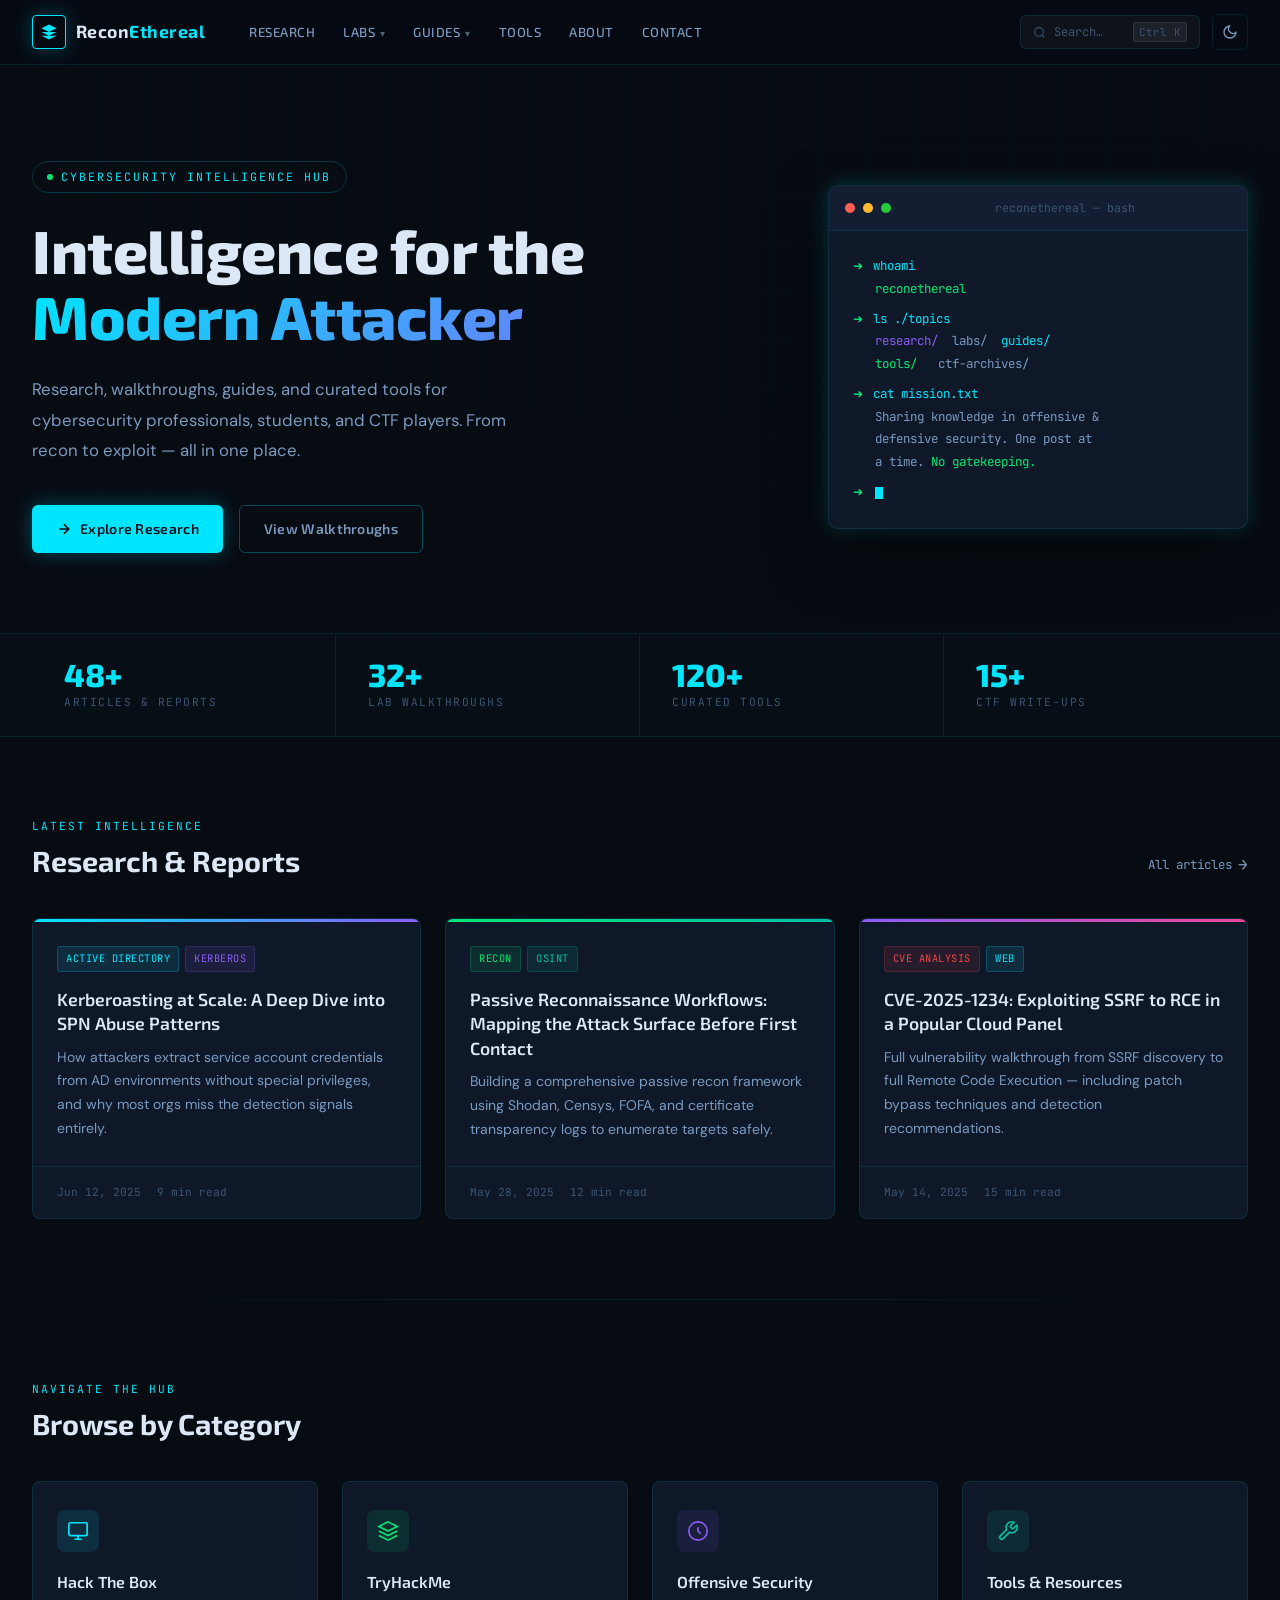
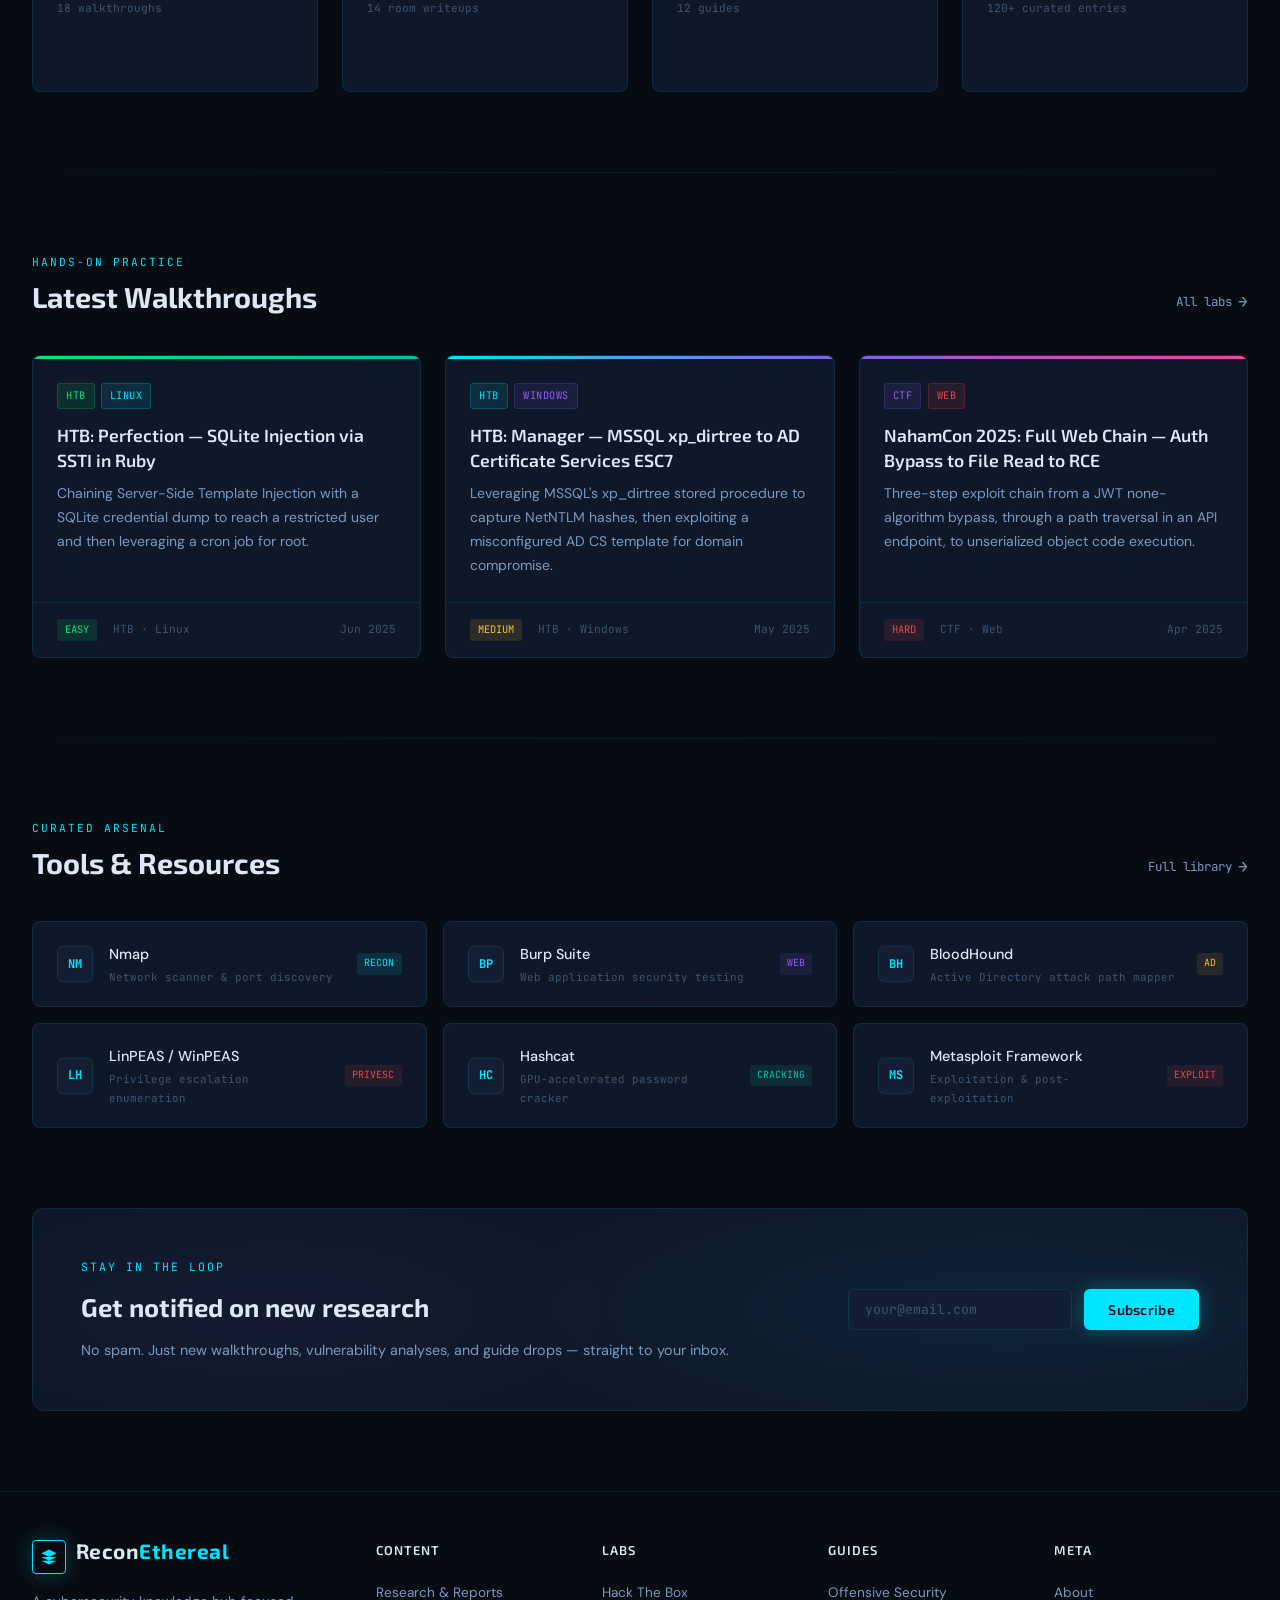
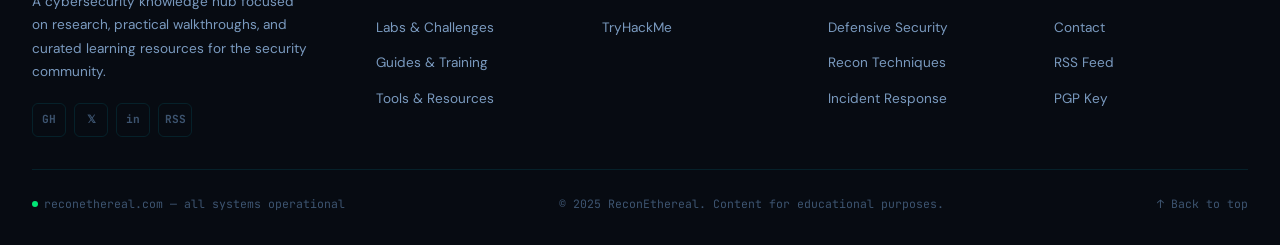
==== index.html @ ea930cd1 "Update index.html" ====
<!DOCTYPE html>
<html lang="en" data-theme="dark">
<head>
  <meta charset="UTF-8" />
  <meta name="viewport" content="width=device-width, initial-scale=1.0" />
  <title>ReconEthereal — Cybersecurity Intelligence Hub</title>
  <meta name="description" content="Research, walkthroughs, guides, and tools for cybersecurity professionals and learners." />
  <link rel="preconnect" href="https://fonts.googleapis.com" />
  <link rel="preconnect" href="https://fonts.gstatic.com" crossorigin />
  <link href="https://fonts.googleapis.com/css2?family=Exo+2:wght@300;400;500;600;700;800&family=JetBrains+Mono:wght@400;500;700&family=DM+Sans:ital,wght@0,300;0,400;0,500;1,400&display=swap" rel="stylesheet" />
  <style>
    /* ============================================
       CSS CUSTOM PROPERTIES
    ============================================ */
    :root {
      --bg-base:      #070b12;
      --bg-surface:   #0c1221;
      --bg-card:      #0f1829;
      --bg-elevated:  #131e33;
      --border:       rgba(0, 229, 255, 0.10);
      --border-hover: rgba(0, 229, 255, 0.30);
      --accent-cyan:  #00e5ff;
      --accent-teal:  #00bfa5;
      --accent-purple:#8b5cf6;
      --accent-green: #00e676;
      --text-primary: #dce8f5;
      --text-secondary:#7a9abf;
      --text-muted:   #3d5470;
      --font-display: 'Exo 2', sans-serif;
      --font-body:    'DM Sans', sans-serif;
      --font-mono:    'JetBrains Mono', monospace;
      --transition:   0.25s cubic-bezier(0.4, 0, 0.2, 1);
      --radius:       6px;
      --glow-cyan:    0 0 20px rgba(0, 229, 255, 0.25);
      --glow-purple:  0 0 20px rgba(139, 92, 246, 0.25);
    }

    [data-theme="light"] {
      --bg-base:      #f0f4f8;
      --bg-surface:   #e4ecf5;
      --bg-card:      #ffffff;
      --bg-elevated:  #f8fafc;
      --border:       rgba(0, 100, 140, 0.12);
      --border-hover: rgba(0, 180, 200, 0.40);
      --text-primary: #0f1c2e;
      --text-secondary:#2d4a6a;
      --text-muted:   #6b8aaa;
      --glow-cyan:    0 2px 16px rgba(0, 180, 200, 0.15);
    }

    /* ============================================
       RESET & BASE
    ============================================ */
    *, *::before, *::after { box-sizing: border-box; margin: 0; padding: 0; }

    html { scroll-behavior: smooth; }

    body {
      font-family: var(--font-body);
      font-size: 16px;
      line-height: 1.7;
      color: var(--text-primary);
      background: var(--bg-base);
      overflow-x: hidden;
      transition: background var(--transition), color var(--transition);
    }

    a { color: var(--accent-cyan); text-decoration: none; transition: color var(--transition); }
    a:hover { color: #fff; }

    img { display: block; max-width: 100%; }

    /* ============================================
       BACKGROUND GRID EFFECT
    ============================================ */
    body::before {
      content: '';
      position: fixed;
      inset: 0;
      pointer-events: none;
      z-index: 0;
      background-image:
        linear-gradient(rgba(0,229,255,0.025) 1px, transparent 1px),
        linear-gradient(90deg, rgba(0,229,255,0.025) 1px, transparent 1px);
      background-size: 48px 48px;
      mask-image: radial-gradient(ellipse 80% 80% at 50% 0%, black 40%, transparent 100%);
    }

    [data-theme="light"] body::before {
      background-image:
        linear-gradient(rgba(0,100,180,0.04) 1px, transparent 1px),
        linear-gradient(90deg, rgba(0,100,180,0.04) 1px, transparent 1px);
    }

    /* ============================================
       HEADER / NAV
    ============================================ */
    .site-header {
      position: sticky;
      top: 0;
      z-index: 100;
      backdrop-filter: blur(16px) saturate(180%);
      -webkit-backdrop-filter: blur(16px);
      background: rgba(7, 11, 18, 0.85);
      border-bottom: 1px solid var(--border);
      transition: background var(--transition);
    }

    [data-theme="light"] .site-header {
      background: rgba(240, 244, 248, 0.90);
    }

    .nav-inner {
      max-width: 1280px;
      margin: 0 auto;
      padding: 0 2rem;
      height: 64px;
      display: flex;
      align-items: center;
      gap: 2rem;
    }

    /* Logo */
    .logo {
      display: flex;
      align-items: center;
      gap: 0.6rem;
      flex-shrink: 0;
      text-decoration: none;
    }

    .logo-icon {
      width: 34px;
      height: 34px;
      border: 1.5px solid var(--accent-cyan);
      border-radius: 4px;
      display: flex;
      align-items: center;
      justify-content: center;
      position: relative;
      overflow: hidden;
      box-shadow: var(--glow-cyan);
    }

    .logo-icon svg {
      width: 18px;
      height: 18px;
      fill: var(--accent-cyan);
    }

    .logo-text {
      font-family: var(--font-display);
      font-weight: 700;
      font-size: 1.1rem;
      letter-spacing: 0.5px;
      color: var(--text-primary);
      line-height: 1;
    }

    .logo-text span {
      color: var(--accent-cyan);
    }

    /* Primary Nav */
    .nav-links {
      display: flex;
      align-items: center;
      gap: 0.25rem;
      list-style: none;
      flex: 1;
    }

    .nav-links a {
      font-family: var(--font-display);
      font-size: 0.82rem;
      font-weight: 500;
      letter-spacing: 0.5px;
      text-transform: uppercase;
      color: var(--text-secondary);
      padding: 0.4rem 0.75rem;
      border-radius: var(--radius);
      transition: all var(--transition);
      position: relative;
    }

    .nav-links a:hover, .nav-links a.active {
      color: var(--accent-cyan);
      background: rgba(0, 229, 255, 0.06);
    }

    .nav-links .has-dropdown {
      position: relative;
    }

    .nav-links .has-dropdown > a::after {
      content: '▾';
      font-size: 0.65rem;
      margin-left: 0.3rem;
      opacity: 0.6;
    }

    .dropdown {
      display: none;
      position: absolute;
      top: calc(100% + 8px);
      left: 0;
      background: var(--bg-elevated);
      border: 1px solid var(--border);
      border-radius: var(--radius);
      min-width: 200px;
      padding: 0.5rem;
      box-shadow: 0 8px 32px rgba(0,0,0,0.4), var(--glow-cyan);
      animation: dropIn 0.15s ease;
    }

    @keyframes dropIn {
      from { opacity: 0; transform: translateY(-6px); }
      to   { opacity: 1; transform: translateY(0); }
    }

    .has-dropdown:hover .dropdown { display: block; }

    .dropdown a {
      display: flex;
      align-items: center;
      gap: 0.6rem;
      padding: 0.55rem 0.8rem;
      font-size: 0.83rem;
      border-radius: 4px;
      color: var(--text-secondary);
    }

    .dropdown a .d-icon {
      width: 16px;
      height: 16px;
      opacity: 0.6;
    }

    .dropdown a:hover {
      color: var(--accent-cyan);
      background: rgba(0, 229, 255, 0.06);
    }

    /* Nav Controls */
    .nav-controls {
      display: flex;
      align-items: center;
      gap: 0.75rem;
      flex-shrink: 0;
    }

    /* Search trigger */
    .search-trigger {
      display: flex;
      align-items: center;
      gap: 0.5rem;
      background: rgba(255,255,255,0.04);
      border: 1px solid var(--border);
      border-radius: var(--radius);
      padding: 0.4rem 0.75rem;
      cursor: pointer;
      font-family: var(--font-mono);
      font-size: 0.75rem;
      color: var(--text-muted);
      transition: all var(--transition);
      min-width: 180px;
    }

    .search-trigger:hover {
      border-color: var(--border-hover);
      color: var(--text-secondary);
    }

    .search-trigger .search-icon {
      width: 13px;
      height: 13px;
    }

    .search-trigger .kbd {
      margin-left: auto;
      font-size: 0.68rem;
      background: rgba(255,255,255,0.06);
      border-radius: 3px;
      padding: 0.1rem 0.3rem;
      border: 1px solid rgba(255,255,255,0.08);
    }

    /* Theme toggle */
    .theme-btn {
      width: 36px;
      height: 36px;
      border-radius: var(--radius);
      border: 1px solid var(--border);
      background: transparent;
      cursor: pointer;
      display: flex;
      align-items: center;
      justify-content: center;
      color: var(--text-secondary);
      transition: all var(--transition);
    }

    .theme-btn:hover {
      border-color: var(--border-hover);
      color: var(--accent-cyan);
    }

    .theme-btn svg { width: 16px; height: 16px; }

    /* Hamburger */
    .menu-btn {
      display: none;
      width: 36px;
      height: 36px;
      border-radius: var(--radius);
      border: 1px solid var(--border);
      background: transparent;
      cursor: pointer;
      align-items: center;
      justify-content: center;
      flex-direction: column;
      gap: 4px;
    }

    .menu-btn span {
      display: block;
      width: 18px;
      height: 1.5px;
      background: var(--text-secondary);
      border-radius: 2px;
      transition: all 0.2s;
    }

    /* ============================================
       SEARCH OVERLAY
    ============================================ */
    .search-overlay {
      display: none;
      position: fixed;
      inset: 0;
      z-index: 200;
      background: rgba(7, 11, 18, 0.92);
      backdrop-filter: blur(8px);
      padding: 10vh 2rem 2rem;
    }

    .search-overlay.open { display: flex; flex-direction: column; align-items: center; }

    .search-box {
      width: 100%;
      max-width: 680px;
    }

    .search-input-wrap {
      display: flex;
      align-items: center;
      gap: 0.75rem;
      background: var(--bg-elevated);
      border: 1px solid var(--accent-cyan);
      border-radius: 8px;
      padding: 0.9rem 1.2rem;
      box-shadow: var(--glow-cyan);
    }

    .search-input-wrap svg { width: 18px; height: 18px; color: var(--accent-cyan); flex-shrink: 0; }

    #search-input {
      flex: 1;
      background: none;
      border: none;
      outline: none;
      font-family: var(--font-mono);
      font-size: 1rem;
      color: var(--text-primary);
      caret-color: var(--accent-cyan);
    }

    .search-close {
      background: none;
      border: 1px solid var(--border);
      border-radius: 4px;
      color: var(--text-muted);
      cursor: pointer;
      font-family: var(--font-mono);
      font-size: 0.7rem;
      padding: 0.2rem 0.5rem;
      flex-shrink: 0;
    }

    .search-results {
      margin-top: 1rem;
      width: 100%;
      max-width: 680px;
      display: flex;
      flex-direction: column;
      gap: 0.4rem;
      max-height: 60vh;
      overflow-y: auto;
    }

    .search-result-item {
      background: var(--bg-card);
      border: 1px solid var(--border);
      border-radius: var(--radius);
      padding: 0.9rem 1.2rem;
      cursor: pointer;
      transition: all var(--transition);
    }

    .search-result-item:hover {
      border-color: var(--border-hover);
      background: var(--bg-elevated);
    }

    .sr-cat {
      font-family: var(--font-mono);
      font-size: 0.68rem;
      color: var(--accent-cyan);
      text-transform: uppercase;
      letter-spacing: 1px;
      margin-bottom: 0.2rem;
    }

    .sr-title { font-weight: 500; font-size: 0.95rem; color: var(--text-primary); }
    .sr-desc { font-size: 0.82rem; color: var(--text-secondary); margin-top: 0.15rem; }

    .search-hint {
      font-family: var(--font-mono);
      font-size: 0.75rem;
      color: var(--text-muted);
      text-align: center;
      margin-top: 1.5rem;
    }

    /* ============================================
       HERO
    ============================================ */
    .hero {
      position: relative;
      z-index: 1;
      padding: 6rem 2rem 5rem;
      max-width: 1280px;
      margin: 0 auto;
      display: grid;
      grid-template-columns: 1fr 420px;
      gap: 4rem;
      align-items: center;
    }

    .hero-eyebrow {
      display: inline-flex;
      align-items: center;
      gap: 0.5rem;
      font-family: var(--font-mono);
      font-size: 0.72rem;
      letter-spacing: 2px;
      text-transform: uppercase;
      color: var(--accent-cyan);
      border: 1px solid rgba(0,229,255,0.2);
      border-radius: 100px;
      padding: 0.3rem 0.9rem;
      margin-bottom: 1.5rem;
    }

    .hero-eyebrow .dot {
      width: 6px;
      height: 6px;
      background: var(--accent-green);
      border-radius: 50%;
      animation: pulse 2s infinite;
    }

    @keyframes pulse {
      0%, 100% { opacity: 1; box-shadow: 0 0 0 0 rgba(0,230,118,0.4); }
      50% { opacity: 0.7; box-shadow: 0 0 0 5px rgba(0,230,118,0); }
    }

    .hero h1 {
      font-family: var(--font-display);
      font-size: clamp(2.4rem, 5vw, 3.8rem);
      font-weight: 800;
      line-height: 1.1;
      letter-spacing: -0.5px;
      margin-bottom: 1.5rem;
    }

    .hero h1 .brand {
      display: block;
      background: linear-gradient(135deg, var(--accent-cyan) 0%, var(--accent-purple) 100%);
      -webkit-background-clip: text;
      -webkit-text-fill-color: transparent;
      background-clip: text;
    }

    .hero-desc {
      font-size: 1.05rem;
      color: var(--text-secondary);
      max-width: 520px;
      margin-bottom: 2.5rem;
      line-height: 1.8;
    }

    .hero-actions {
      display: flex;
      gap: 1rem;
      flex-wrap: wrap;
    }

    .btn {
      display: inline-flex;
      align-items: center;
      gap: 0.5rem;
      font-family: var(--font-display);
      font-size: 0.875rem;
      font-weight: 600;
      letter-spacing: 0.3px;
      padding: 0.7rem 1.5rem;
      border-radius: var(--radius);
      transition: all var(--transition);
      cursor: pointer;
      border: none;
      text-decoration: none;
    }

    .btn-primary {
      background: var(--accent-cyan);
      color: #07101a;
      box-shadow: 0 0 20px rgba(0,229,255,0.3);
    }

    .btn-primary:hover {
      color: #000;
      box-shadow: 0 0 32px rgba(0,229,255,0.5);
      transform: translateY(-1px);
    }

    .btn-ghost {
      background: transparent;
      border: 1px solid var(--border-hover);
      color: var(--text-secondary);
    }

    .btn-ghost:hover {
      border-color: var(--accent-cyan);
      color: var(--accent-cyan);
      background: rgba(0,229,255,0.04);
    }

    /* Hero terminal */
    .hero-terminal {
      background: var(--bg-card);
      border: 1px solid var(--border);
      border-radius: 10px;
      overflow: hidden;
      box-shadow: 0 24px 60px rgba(0,0,0,0.5), var(--glow-cyan);
      position: relative;
    }

    .terminal-bar {
      display: flex;
      align-items: center;
      gap: 0.5rem;
      padding: 0.75rem 1rem;
      background: var(--bg-elevated);
      border-bottom: 1px solid var(--border);
    }

    .t-dot {
      width: 10px;
      height: 10px;
      border-radius: 50%;
    }

    .t-dot.r { background: #ff5f56; }
    .t-dot.y { background: #ffbd2e; }
    .t-dot.g { background: #27c93f; }

    .terminal-title {
      font-family: var(--font-mono);
      font-size: 0.72rem;
      color: var(--text-muted);
      margin: 0 auto;
    }

    .terminal-body {
      padding: 1.5rem;
      font-family: var(--font-mono);
      font-size: 0.78rem;
      line-height: 1.8;
    }

    .t-line { display: flex; align-items: flex-start; gap: 0.6rem; }
    .t-prompt { color: var(--accent-green); flex-shrink: 0; }
    .t-cmd { color: var(--text-primary); }
    .t-out { color: var(--text-secondary); padding-left: 1.4rem; }
    .t-cyan { color: var(--accent-cyan); }
    .t-purple { color: var(--accent-purple); }
    .t-green { color: var(--accent-green); }
    .t-blank { height: 0.5rem; }

    .cursor {
      display: inline-block;
      width: 8px;
      height: 1em;
      background: var(--accent-cyan);
      margin-left: 2px;
      vertical-align: middle;
      animation: blink 1.2s step-end infinite;
    }

    @keyframes blink {
      0%, 100% { opacity: 1; }
      50% { opacity: 0; }
    }

    /* ============================================
       STAT BAR
    ============================================ */
    .stat-bar {
      position: relative;
      z-index: 1;
      border-top: 1px solid var(--border);
      border-bottom: 1px solid var(--border);
      background: rgba(0,229,255,0.02);
    }

    .stat-bar-inner {
      max-width: 1280px;
      margin: 0 auto;
      padding: 0 2rem;
      display: grid;
      grid-template-columns: repeat(4, 1fr);
    }

    .stat-item {
      padding: 1.5rem 2rem;
      border-right: 1px solid var(--border);
      display: flex;
      flex-direction: column;
      gap: 0.15rem;
    }

    .stat-item:last-child { border-right: none; }

    .stat-number {
      font-family: var(--font-display);
      font-size: 2rem;
      font-weight: 800;
      color: var(--accent-cyan);
      line-height: 1;
    }

    .stat-label {
      font-family: var(--font-mono);
      font-size: 0.7rem;
      text-transform: uppercase;
      letter-spacing: 1.5px;
      color: var(--text-muted);
    }

    /* ============================================
       SECTION LAYOUT
    ============================================ */
    .section {
      position: relative;
      z-index: 1;
      padding: 5rem 2rem;
    }

    .section-inner {
      max-width: 1280px;
      margin: 0 auto;
    }

    .section-header {
      display: flex;
      align-items: flex-end;
      justify-content: space-between;
      margin-bottom: 2.5rem;
    }

    .section-label {
      font-family: var(--font-mono);
      font-size: 0.7rem;
      text-transform: uppercase;
      letter-spacing: 2px;
      color: var(--accent-cyan);
      margin-bottom: 0.5rem;
    }

    .section-title {
      font-family: var(--font-display);
      font-size: 1.8rem;
      font-weight: 700;
      color: var(--text-primary);
      line-height: 1.2;
    }

    .section-link {
      font-family: var(--font-mono);
      font-size: 0.78rem;
      color: var(--text-secondary);
      display: flex;
      align-items: center;
      gap: 0.4rem;
      transition: color var(--transition);
      white-space: nowrap;
    }

    .section-link:hover { color: var(--accent-cyan); }
    .section-link .arrow { font-size: 1rem; }

    /* ============================================
       CARDS — FEATURED POSTS
    ============================================ */
    .posts-grid {
      display: grid;
      grid-template-columns: repeat(3, 1fr);
      gap: 1.5rem;
    }

    .post-card {
      background: var(--bg-card);
      border: 1px solid var(--border);
      border-radius: 8px;
      overflow: hidden;
      transition: all var(--transition);
      display: flex;
      flex-direction: column;
      cursor: pointer;
    }

    .post-card:hover {
      border-color: var(--border-hover);
      transform: translateY(-3px);
      box-shadow: 0 12px 40px rgba(0,0,0,0.4), var(--glow-cyan);
    }

    .card-accent {
      height: 3px;
      background: linear-gradient(90deg, var(--accent-cyan), var(--accent-purple));
    }

    .card-accent.green {
      background: linear-gradient(90deg, var(--accent-green), var(--accent-teal));
    }

    .card-accent.purple {
      background: linear-gradient(90deg, var(--accent-purple), #ec4899);
    }

    .card-body {
      padding: 1.5rem;
      flex: 1;
      display: flex;
      flex-direction: column;
    }

    .card-tags {
      display: flex;
      gap: 0.4rem;
      flex-wrap: wrap;
      margin-bottom: 0.9rem;
    }

    .tag {
      font-family: var(--font-mono);
      font-size: 0.65rem;
      letter-spacing: 0.5px;
      padding: 0.2rem 0.5rem;
      border-radius: 3px;
      text-transform: uppercase;
    }

    .tag-cyan   { background: rgba(0,229,255,0.1); color: var(--accent-cyan); border: 1px solid rgba(0,229,255,0.2); }
    .tag-green  { background: rgba(0,230,118,0.1); color: var(--accent-green); border: 1px solid rgba(0,230,118,0.2); }
    .tag-purple { background: rgba(139,92,246,0.1); color: var(--accent-purple); border: 1px solid rgba(139,92,246,0.2); }
    .tag-teal   { background: rgba(0,191,165,0.1); color: var(--accent-teal); border: 1px solid rgba(0,191,165,0.2); }
    .tag-red    { background: rgba(239,68,68,0.1); color: #ef4444; border: 1px solid rgba(239,68,68,0.2); }

    .card-title {
      font-family: var(--font-display);
      font-size: 1.1rem;
      font-weight: 600;
      color: var(--text-primary);
      margin-bottom: 0.6rem;
      line-height: 1.4;
      transition: color var(--transition);
    }

    .post-card:hover .card-title { color: var(--accent-cyan); }

    .card-desc {
      font-size: 0.875rem;
      color: var(--text-secondary);
      flex: 1;
      line-height: 1.7;
    }

    .card-footer {
      display: flex;
      align-items: center;
      justify-content: space-between;
      padding: 1rem 1.5rem;
      border-top: 1px solid var(--border);
      font-family: var(--font-mono);
      font-size: 0.7rem;
      color: var(--text-muted);
    }

    .card-meta { display: flex; align-items: center; gap: 1rem; }

    .diff-badge {
      display: inline-flex;
      align-items: center;
      gap: 0.3rem;
      font-size: 0.65rem;
      font-family: var(--font-mono);
      padding: 0.15rem 0.5rem;
      border-radius: 3px;
      text-transform: uppercase;
    }

    .diff-easy   { background: rgba(0,230,118,0.12); color: var(--accent-green); }
    .diff-medium { background: rgba(255,189,46,0.12); color: #ffbd2e; }
    .diff-hard   { background: rgba(239,68,68,0.12); color: #ef4444; }

    /* ============================================
       SECTION DIVIDER
    ============================================ */
    .divider {
      position: relative;
      z-index: 1;
      height: 1px;
      max-width: 1280px;
      margin: 0 auto;
      background: linear-gradient(90deg, transparent, var(--border), transparent);
    }

    /* ============================================
       QUICK ACCESS TILES
    ============================================ */
    .tiles-grid {
      display: grid;
      grid-template-columns: repeat(4, 1fr);
      gap: 1.5rem;
    }

    .tile {
      background: var(--bg-card);
      border: 1px solid var(--border);
      border-radius: 8px;
      padding: 1.75rem 1.5rem;
      transition: all var(--transition);
      cursor: pointer;
      position: relative;
      overflow: hidden;
      display: flex;
      flex-direction: column;
      gap: 1rem;
    }

    .tile::before {
      content: '';
      position: absolute;
      inset: 0;
      opacity: 0;
      transition: opacity var(--transition);
    }

    .tile.cyan::before   { background: radial-gradient(ellipse at top left, rgba(0,229,255,0.06), transparent 60%); }
    .tile.green::before  { background: radial-gradient(ellipse at top left, rgba(0,230,118,0.06), transparent 60%); }
    .tile.purple::before { background: radial-gradient(ellipse at top left, rgba(139,92,246,0.06), transparent 60%); }
    .tile.teal::before   { background: radial-gradient(ellipse at top left, rgba(0,191,165,0.06), transparent 60%); }

    .tile:hover::before  { opacity: 1; }

    .tile:hover {
      border-color: var(--border-hover);
      transform: translateY(-2px);
      box-shadow: 0 8px 32px rgba(0,0,0,0.3);
    }

    .tile-icon {
      width: 42px;
      height: 42px;
      border-radius: 8px;
      display: flex;
      align-items: center;
      justify-content: center;
    }

    .tile.cyan   .tile-icon { background: rgba(0,229,255,0.1); color: var(--accent-cyan); }
    .tile.green  .tile-icon { background: rgba(0,230,118,0.1); color: var(--accent-green); }
    .tile.purple .tile-icon { background: rgba(139,92,246,0.1); color: var(--accent-purple); }
    .tile.teal   .tile-icon { background: rgba(0,191,165,0.1); color: var(--accent-teal); }

    .tile-icon svg { width: 22px; height: 22px; }

    .tile-name {
      font-family: var(--font-display);
      font-size: 1rem;
      font-weight: 600;
      color: var(--text-primary);
    }

    .tile-count {
      font-family: var(--font-mono);
      font-size: 0.7rem;
      color: var(--text-muted);
      margin-top: 0.2rem;
    }

    .tile-arrow {
      margin-top: auto;
      font-size: 1.1rem;
      opacity: 0;
      transform: translateX(-6px);
      transition: all var(--transition);
    }

    .tile.cyan   .tile-arrow { color: var(--accent-cyan); }
    .tile.green  .tile-arrow { color: var(--accent-green); }
    .tile.purple .tile-arrow { color: var(--accent-purple); }
    .tile.teal   .tile-arrow { color: var(--accent-teal); }

    .tile:hover .tile-arrow { opacity: 1; transform: translateX(0); }

    /* ============================================
       TOOLS SECTION
    ============================================ */
    .tools-grid {
      display: grid;
      grid-template-columns: repeat(3, 1fr);
      gap: 1rem;
    }

    .tool-card {
      background: var(--bg-card);
      border: 1px solid var(--border);
      border-radius: 8px;
      padding: 1.25rem 1.5rem;
      display: flex;
      align-items: center;
      gap: 1rem;
      transition: all var(--transition);
      cursor: pointer;
    }

    .tool-card:hover {
      border-color: var(--border-hover);
      background: var(--bg-elevated);
    }

    .tool-logo {
      width: 36px;
      height: 36px;
      border-radius: 6px;
      background: var(--bg-elevated);
      border: 1px solid var(--border);
      display: flex;
      align-items: center;
      justify-content: center;
      font-family: var(--font-mono);
      font-size: 0.75rem;
      font-weight: 700;
      color: var(--accent-cyan);
      flex-shrink: 0;
    }

    .tool-info { flex: 1; min-width: 0; }
    .tool-name { font-weight: 500; font-size: 0.9rem; color: var(--text-primary); }
    .tool-cat  { font-family: var(--font-mono); font-size: 0.68rem; color: var(--text-muted); margin-top: 0.1rem; }

    .tool-badge {
      font-family: var(--font-mono);
      font-size: 0.62rem;
      padding: 0.15rem 0.45rem;
      border-radius: 3px;
      text-transform: uppercase;
    }

    .badge-recon { background: rgba(0,229,255,0.1); color: var(--accent-cyan); }
    .badge-web   { background: rgba(139,92,246,0.1); color: var(--accent-purple); }
    .badge-priv  { background: rgba(239,68,68,0.1); color: #ef4444; }
    .badge-ad    { background: rgba(255,189,46,0.1); color: #ffbd2e; }
    .badge-pass  { background: rgba(0,191,165,0.1); color: var(--accent-teal); }

    /* ============================================
       NEWSLETTER / CTA BAND
    ============================================ */
    .cta-band {
      position: relative;
      z-index: 1;
      margin: 0 2rem;
      border-radius: 12px;
      background: var(--bg-card);
      border: 1px solid var(--border);
      overflow: hidden;
    }

    .cta-band::before {
      content: '';
      position: absolute;
      inset: 0;
      background: radial-gradient(ellipse 60% 100% at 80% 50%, rgba(0,229,255,0.06) 0%, transparent 70%),
                  radial-gradient(ellipse 40% 80% at 20% 50%, rgba(139,92,246,0.04) 0%, transparent 70%);
    }

    .cta-inner {
      position: relative;
      max-width: 1280px;
      margin: 0 auto;
      padding: 3rem 3rem;
      display: grid;
      grid-template-columns: 1fr auto;
      gap: 3rem;
      align-items: center;
    }

    .cta-label { color: var(--accent-cyan); font-family: var(--font-mono); font-size: 0.72rem; letter-spacing: 2px; text-transform: uppercase; margin-bottom: 0.5rem; }
    .cta-title { font-family: var(--font-display); font-size: 1.6rem; font-weight: 700; margin-bottom: 0.6rem; }
    .cta-desc  { color: var(--text-secondary); font-size: 0.9rem; }

    .cta-form { display: flex; gap: 0.75rem; }
    .cta-form input {
      flex: 1;
      min-width: 220px;
      background: var(--bg-elevated);
      border: 1px solid var(--border);
      border-radius: var(--radius);
      padding: 0.7rem 1rem;
      font-family: var(--font-mono);
      font-size: 0.82rem;
      color: var(--text-primary);
      outline: none;
      transition: border-color var(--transition);
    }
    .cta-form input:focus { border-color: var(--accent-cyan); }
    .cta-form input::placeholder { color: var(--text-muted); }

    /* ============================================
       FOOTER
    ============================================ */
    .site-footer {
      position: relative;
      z-index: 1;
      margin-top: 5rem;
      border-top: 1px solid var(--border);
      padding: 3rem 2rem 2rem;
    }

    .footer-inner {
      max-width: 1280px;
      margin: 0 auto;
      display: grid;
      grid-template-columns: 280px 1fr;
      gap: 4rem;
    }

    .footer-brand .logo-text {
      font-size: 1.3rem;
      display: block;
      margin-bottom: 0.75rem;
    }

    .footer-brand p {
      font-size: 0.85rem;
      color: var(--text-secondary);
      line-height: 1.7;
      margin-bottom: 1.25rem;
    }

    .footer-socials {
      display: flex;
      gap: 0.5rem;
    }

    .social-btn {
      width: 34px;
      height: 34px;
      border: 1px solid var(--border);
      border-radius: var(--radius);
      display: flex;
      align-items: center;
      justify-content: center;
      color: var(--text-muted);
      transition: all var(--transition);
      font-size: 0.7rem;
      font-family: var(--font-mono);
      font-weight: 700;
      text-decoration: none;
    }

    .social-btn:hover {
      border-color: var(--accent-cyan);
      color: var(--accent-cyan);
      background: rgba(0,229,255,0.06);
    }

    .footer-nav-grid {
      display: grid;
      grid-template-columns: repeat(4, 1fr);
      gap: 2rem;
    }

    .footer-col h4 {
      font-family: var(--font-display);
      font-size: 0.8rem;
      font-weight: 600;
      letter-spacing: 1px;
      text-transform: uppercase;
      color: var(--text-primary);
      margin-bottom: 1rem;
    }

    .footer-col ul { list-style: none; display: flex; flex-direction: column; gap: 0.5rem; }

    .footer-col a {
      font-size: 0.85rem;
      color: var(--text-secondary);
      transition: color var(--transition);
    }

    .footer-col a:hover { color: var(--accent-cyan); }

    .footer-bottom {
      max-width: 1280px;
      margin: 2rem auto 0;
      padding-top: 1.5rem;
      border-top: 1px solid var(--border);
      display: flex;
      align-items: center;
      justify-content: space-between;
      gap: 1rem;
      font-family: var(--font-mono);
      font-size: 0.72rem;
      color: var(--text-muted);
    }

    .footer-bottom a { color: var(--text-muted); }
    .footer-bottom a:hover { color: var(--accent-cyan); }

    .status-indicator {
      display: flex;
      align-items: center;
      gap: 0.4rem;
    }

    .status-dot {
      width: 6px;
      height: 6px;
      background: var(--accent-green);
      border-radius: 50%;
      animation: pulse 2s infinite;
    }

    /* ============================================
       MOBILE NAV DRAWER
    ============================================ */
    .mobile-nav {
      display: none;
      position: fixed;
      inset: 0;
      z-index: 150;
    }

    .mobile-nav.open { display: block; }

    .mobile-overlay {
      position: absolute;
      inset: 0;
      background: rgba(0,0,0,0.7);
      backdrop-filter: blur(4px);
    }

    .mobile-drawer {
      position: absolute;
      right: 0;
      top: 0;
      bottom: 0;
      width: 300px;
      background: var(--bg-surface);
      border-left: 1px solid var(--border);
      padding: 1.5rem;
      display: flex;
      flex-direction: column;
      gap: 0.25rem;
      overflow-y: auto;
    }

    .mobile-close {
      align-self: flex-end;
      background: none;
      border: 1px solid var(--border);
      border-radius: 4px;
      color: var(--text-secondary);
      cursor: pointer;
      padding: 0.4rem 0.7rem;
      font-family: var(--font-mono);
      font-size: 0.75rem;
      margin-bottom: 1rem;
    }

    .mobile-nav-link {
      display: block;
      font-family: var(--font-display);
      font-size: 0.9rem;
      font-weight: 500;
      color: var(--text-secondary);
      padding: 0.7rem 0.75rem;
      border-radius: var(--radius);
      transition: all var(--transition);
      border: 1px solid transparent;
    }

    .mobile-nav-link:hover {
      color: var(--accent-cyan);
      background: rgba(0,229,255,0.05);
      border-color: rgba(0,229,255,0.1);
    }

    .mobile-sub {
      font-size: 0.8rem;
      padding-left: 1.5rem;
      color: var(--text-muted);
    }

    /* ============================================
       RESPONSIVE
    ============================================ */
    @media (max-width: 1100px) {
      .tiles-grid { grid-template-columns: repeat(2, 1fr); }
      .footer-nav-grid { grid-template-columns: repeat(2, 1fr); }
    }

    @media (max-width: 900px) {
      .hero { grid-template-columns: 1fr; }
      .hero-terminal { display: none; }
      .posts-grid { grid-template-columns: repeat(2, 1fr); }
      .stat-bar-inner { grid-template-columns: repeat(2, 1fr); }
      .stat-item { border-right: none; border-bottom: 1px solid var(--border); }
      .stat-item:nth-child(2n) { }
      .tools-grid { grid-template-columns: repeat(2, 1fr); }
      .nav-links { display: none; }
      .search-trigger { display: none; }
      .menu-btn { display: flex; }
      .footer-inner { grid-template-columns: 1fr; gap: 2rem; }
      .footer-nav-grid { grid-template-columns: repeat(2, 1fr); }
      .cta-inner { grid-template-columns: 1fr; }
    }

    @media (max-width: 600px) {
      .posts-grid { grid-template-columns: 1fr; }
      .tiles-grid { grid-template-columns: 1fr; }
      .tools-grid { grid-template-columns: 1fr; }
      .hero { padding: 3.5rem 2rem 3rem; }
      .section { padding: 3rem 1.5rem; }
      .footer-nav-grid { grid-template-columns: repeat(2, 1fr); }
      .footer-bottom { flex-direction: column; text-align: center; }
      .stat-bar-inner { grid-template-columns: repeat(2, 1fr); }
      .cta-form { flex-direction: column; }
      .cta-band { margin: 0 1rem; }
    }

    /* ============================================
       SCROLL ANIMATIONS
    ============================================ */
    .reveal {
      opacity: 0;
      transform: translateY(20px);
      transition: opacity 0.6s ease, transform 0.6s ease;
    }

    .reveal.visible {
      opacity: 1;
      transform: translateY(0);
    }

    /* stagger children */
    .stagger > * { transition-delay: calc(var(--i, 0) * 80ms); }
  </style>
</head>
<body>

  <!-- ============================================
       SEARCH OVERLAY
  ============================================ -->
  <div class="search-overlay" id="searchOverlay" role="dialog" aria-modal="true" aria-label="Site search">
    <div class="search-box">
      <div class="search-input-wrap">
        <svg viewBox="0 0 24 24" fill="none" stroke="currentColor" stroke-width="2"><circle cx="11" cy="11" r="8"/><path d="m21 21-4.35-4.35"/></svg>
        <input type="text" id="search-input" placeholder="Search articles, tools, writeups…" autocomplete="off" spellcheck="false" />
        <button class="search-close" onclick="closeSearch()">ESC</button>
      </div>
      <div class="search-results" id="search-results"></div>
      <p class="search-hint">↑↓ navigate &nbsp;·&nbsp; ↵ open &nbsp;·&nbsp; esc close</p>
    </div>
  </div>

  <!-- ============================================
       MOBILE NAV
  ============================================ -->
  <div class="mobile-nav" id="mobileNav">
    <div class="mobile-overlay" onclick="closeMobileNav()"></div>
    <div class="mobile-drawer">
      <button class="mobile-close" onclick="closeMobileNav()">✕ Close</button>
      <a href="index.html" class="mobile-nav-link">Home</a>
      <a href="research.html" class="mobile-nav-link">Research & Reports</a>
      <a href="labs.html" class="mobile-nav-link">Labs & Challenges</a>
      <a href="labs-htb.html" class="mobile-nav-link mobile-sub">→ Hack The Box</a>
      <a href="labs-thm.html" class="mobile-nav-link mobile-sub">→ TryHackMe</a>
      <a href="guides.html" class="mobile-nav-link">Guides & Training</a>
      <a href="guides-offensive.html" class="mobile-nav-link mobile-sub">→ Offensive Security</a>
      <a href="guides-defensive.html" class="mobile-nav-link mobile-sub">→ Defensive Security</a>
      <a href="tools.html" class="mobile-nav-link">Tools & Resources</a>
      <a href="about.html" class="mobile-nav-link">About</a>
      <a href="contact.html" class="mobile-nav-link">Contact</a>
    </div>
  </div>

  <!-- ============================================
       HEADER
  ============================================ -->
  <header class="site-header">
    <nav class="nav-inner">
      <!-- Logo -->
      <a href="index.html" class="logo">
        <div class="logo-icon">
          <svg viewBox="0 0 24 24"><path d="M12 2L2 7l10 5 10-5-10-5zM2 17l10 5 10-5M2 12l10 5 10-5"/></svg>
        </div>
        <div class="logo-text">Recon<span>Ethereal</span></div>
      </a>

      <!-- Desktop nav links -->
      <ul class="nav-links">
        <li><a href="research.html">Research</a></li>

        <li class="has-dropdown">
          <a href="labs.html">Labs</a>
          <div class="dropdown">
            <a href="labs-htb.html">
              <svg class="d-icon" viewBox="0 0 24 24" fill="none" stroke="currentColor" stroke-width="2"><rect x="2" y="3" width="20" height="14" rx="2"/><path d="M8 21h8M12 17v4"/></svg>
              Hack The Box
            </a>
            <a href="labs-thm.html">
              <svg class="d-icon" viewBox="0 0 24 24" fill="none" stroke="currentColor" stroke-width="2"><path d="M12 2L2 7l10 5 10-5-10-5z"/><path d="M2 17l10 5 10-5M2 12l10 5 10-5"/></svg>
              TryHackMe
            </a>
          </div>
        </li>

        <li class="has-dropdown">
          <a href="guides.html">Guides</a>
          <div class="dropdown">
            <a href="guides-offensive.html">
              <svg class="d-icon" viewBox="0 0 24 24" fill="none" stroke="currentColor" stroke-width="2"><path d="M22 16.92v3a2 2 0 0 1-2.18 2 19.79 19.79 0 0 1-8.63-3.07A19.5 19.5 0 0 1 4.69 12 19.79 19.79 0 0 1 1.73 3.49a2 2 0 0 1 2-2.18h3a2 2 0 0 1 2 1.72 12.84 12.84 0 0 0 .7 2.81 2 2 0 0 1-.45 2.11L8.09 9.91a16 16 0 0 0 6 6l1.27-1.27a2 2 0 0 1 2.11-.45 12.84 12.84 0 0 0 2.81.7A2 2 0 0 1 22 16.92z"/></svg>
              Offensive Security
            </a>
            <a href="guides-defensive.html">
              <svg class="d-icon" viewBox="0 0 24 24" fill="none" stroke="currentColor" stroke-width="2"><path d="M12 22s8-4 8-10V5l-8-3-8 3v7c0 6 8 10 8 10z"/></svg>
              Defensive Security
            </a>
          </div>
        </li>

        <li><a href="tools.html">Tools</a></li>
        <li><a href="about.html">About</a></li>
        <li><a href="contact.html">Contact</a></li>
      </ul>

      <!-- Controls -->
      <div class="nav-controls">
        <button class="search-trigger" onclick="openSearch()" aria-label="Open search">
          <svg class="search-icon" viewBox="0 0 24 24" fill="none" stroke="currentColor" stroke-width="2"><circle cx="11" cy="11" r="8"/><path d="m21 21-4.35-4.35"/></svg>
          Search…
          <span class="kbd">Ctrl K</span>
        </button>

        <button class="theme-btn" id="themeBtn" aria-label="Toggle theme">
          <svg id="themeIcon" viewBox="0 0 24 24" fill="none" stroke="currentColor" stroke-width="2">
            <circle cx="12" cy="12" r="5"/><path d="M12 1v2M12 21v2M4.22 4.22l1.42 1.42M18.36 18.36l1.42 1.42M1 12h2M21 12h2M4.22 19.78l1.42-1.42M18.36 5.64l1.42-1.42"/>
          </svg>
        </button>

        <button class="menu-btn" onclick="openMobileNav()" aria-label="Open menu">
          <span></span><span></span><span></span>
        </button>
      </div>
    </nav>
  </header>

  <!-- ============================================
       HERO
  ============================================ -->
  <section class="hero">
    <div class="hero-content">
      <div class="hero-eyebrow">
        <span class="dot"></span>
        Cybersecurity Intelligence Hub
      </div>

      <h1>
        Intelligence for the<br>
        <span class="brand">Modern Attacker</span>
      </h1>

      <p class="hero-desc">
        Research, walkthroughs, guides, and curated tools for cybersecurity professionals, students, and CTF players. From recon to exploit — all in one place.
      </p>

      <div class="hero-actions">
        <a href="research.html" class="btn btn-primary">
          <svg width="16" height="16" viewBox="0 0 24 24" fill="none" stroke="currentColor" stroke-width="2.5"><path d="M5 12h14M12 5l7 7-7 7"/></svg>
          Explore Research
        </a>
        <a href="labs.html" class="btn btn-ghost">View Walkthroughs</a>
      </div>
    </div>

    <!-- Terminal window -->
    <div class="hero-terminal">
      <div class="terminal-bar">
        <span class="t-dot r"></span>
        <span class="t-dot y"></span>
        <span class="t-dot g"></span>
        <span class="terminal-title">reconethereal — bash</span>
      </div>
      <div class="terminal-body">
        <div class="t-line"><span class="t-prompt">➜</span><span class="t-cmd t-cyan">whoami</span></div>
        <div class="t-out t-green">reconethereal</div>
        <div class="t-blank"></div>
        <div class="t-line"><span class="t-prompt">➜</span><span class="t-cmd t-cyan">ls ./topics</span></div>
        <div class="t-out"><span class="t-purple">research/</span> &nbsp;<span class="t-teal">labs/</span> &nbsp;<span class="t-cyan">guides/</span></div>
        <div class="t-out"><span class="t-green">tools/</span> &nbsp; ctf-archives/</div>
        <div class="t-blank"></div>
        <div class="t-line"><span class="t-prompt">➜</span><span class="t-cmd t-cyan">cat mission.txt</span></div>
        <div class="t-out">Sharing knowledge in offensive &amp;</div>
        <div class="t-out">defensive security. One post at</div>
        <div class="t-out">a time. <span class="t-green">No gatekeeping.</span></div>
        <div class="t-blank"></div>
        <div class="t-line"><span class="t-prompt">➜</span><span class="t-cmd"><span class="cursor"></span></span></div>
      </div>
    </div>
  </section>

  <!-- ============================================
       STAT BAR
  ============================================ -->
  <div class="stat-bar">
    <div class="stat-bar-inner">
      <div class="stat-item">
        <div class="stat-number">48+</div>
        <div class="stat-label">Articles & Reports</div>
      </div>
      <div class="stat-item">
        <div class="stat-number">32+</div>
        <div class="stat-label">Lab Walkthroughs</div>
      </div>
      <div class="stat-item">
        <div class="stat-number">120+</div>
        <div class="stat-label">Curated Tools</div>
      </div>
      <div class="stat-item">
        <div class="stat-number">15+</div>
        <div class="stat-label">CTF Write-ups</div>
      </div>
    </div>
  </div>

  <!-- ============================================
       FEATURED RESEARCH
  ============================================ -->
  <section class="section">
    <div class="section-inner">
      <div class="section-header reveal">
        <div>
          <div class="section-label">Latest Intelligence</div>
          <h2 class="section-title">Research & Reports</h2>
        </div>
        <a href="research.html" class="section-link">All articles <span class="arrow">→</span></a>
      </div>

      <div class="posts-grid stagger reveal">
        <!-- Card 1 -->
        <article class="post-card" style="--i:0">
          <div class="card-accent"></div>
          <div class="card-body">
            <div class="card-tags">
              <span class="tag tag-cyan">Active Directory</span>
              <span class="tag tag-purple">Kerberos</span>
            </div>
            <h3 class="card-title">Kerberoasting at Scale: A Deep Dive into SPN Abuse Patterns</h3>
            <p class="card-desc">How attackers extract service account credentials from AD environments without special privileges, and why most orgs miss the detection signals entirely.</p>
          </div>
          <div class="card-footer">
            <div class="card-meta">
              <span>Jun 12, 2025</span>
              <span>9 min read</span>
            </div>
          </div>
        </article>

        <!-- Card 2 -->
        <article class="post-card" style="--i:1">
          <div class="card-accent green"></div>
          <div class="card-body">
            <div class="card-tags">
              <span class="tag tag-green">Recon</span>
              <span class="tag tag-teal">OSINT</span>
            </div>
            <h3 class="card-title">Passive Reconnaissance Workflows: Mapping the Attack Surface Before First Contact</h3>
            <p class="card-desc">Building a comprehensive passive recon framework using Shodan, Censys, FOFA, and certificate transparency logs to enumerate targets safely.</p>
          </div>
          <div class="card-footer">
            <div class="card-meta">
              <span>May 28, 2025</span>
              <span>12 min read</span>
            </div>
          </div>
        </article>

        <!-- Card 3 -->
        <article class="post-card" style="--i:2">
          <div class="card-accent purple"></div>
          <div class="card-body">
            <div class="card-tags">
              <span class="tag tag-red">CVE Analysis</span>
              <span class="tag tag-cyan">Web</span>
            </div>
            <h3 class="card-title">CVE-2025-1234: Exploiting SSRF to RCE in a Popular Cloud Panel</h3>
            <p class="card-desc">Full vulnerability walkthrough from SSRF discovery to full Remote Code Execution — including patch bypass techniques and detection recommendations.</p>
          </div>
          <div class="card-footer">
            <div class="card-meta">
              <span>May 14, 2025</span>
              <span>15 min read</span>
            </div>
          </div>
        </article>
      </div>
    </div>
  </section>

  <div class="divider"></div>

  <!-- ============================================
       QUICK ACCESS TILES
  ============================================ -->
  <section class="section">
    <div class="section-inner">
      <div class="section-header reveal">
        <div>
          <div class="section-label">Navigate the Hub</div>
          <h2 class="section-title">Browse by Category</h2>
        </div>
      </div>

      <div class="tiles-grid stagger reveal">
        <!-- Labs -->
        <a href="labs-htb.html" class="tile cyan" style="--i:0">
          <div class="tile-icon">
            <svg viewBox="0 0 24 24" fill="none" stroke="currentColor" stroke-width="1.8"><rect x="2" y="3" width="20" height="14" rx="2"/><path d="M8 21h8M12 17v4"/></svg>
          </div>
          <div>
            <div class="tile-name">Hack The Box</div>
            <div class="tile-count">18 walkthroughs</div>
          </div>
          <div class="tile-arrow">→</div>
        </a>

        <!-- TryHackMe -->
        <a href="labs-thm.html" class="tile green" style="--i:1">
          <div class="tile-icon">
            <svg viewBox="0 0 24 24" fill="none" stroke="currentColor" stroke-width="1.8"><path d="M12 2L2 7l10 5 10-5-10-5z"/><path d="M2 17l10 5 10-5M2 12l10 5 10-5"/></svg>
          </div>
          <div>
            <div class="tile-name">TryHackMe</div>
            <div class="tile-count">14 room writeups</div>
          </div>
          <div class="tile-arrow">→</div>
        </a>

        <!-- Offensive Guides -->
        <a href="guides-offensive.html" class="tile purple" style="--i:2">
          <div class="tile-icon">
            <svg viewBox="0 0 24 24" fill="none" stroke="currentColor" stroke-width="1.8"><circle cx="12" cy="12" r="10"/><path d="M12 8v4l3 3"/></svg>
          </div>
          <div>
            <div class="tile-name">Offensive Security</div>
            <div class="tile-count">12 guides</div>
          </div>
          <div class="tile-arrow">→</div>
        </a>

        <!-- Tools -->
        <a href="tools.html" class="tile teal" style="--i:3">
          <div class="tile-icon">
            <svg viewBox="0 0 24 24" fill="none" stroke="currentColor" stroke-width="1.8"><path d="M14.7 6.3a1 1 0 0 0 0 1.4l1.6 1.6a1 1 0 0 0 1.4 0l3.77-3.77a6 6 0 0 1-7.94 7.94l-6.91 6.91a2.12 2.12 0 0 1-3-3l6.91-6.91a6 6 0 0 1 7.94-7.94l-3.76 3.76z"/></svg>
          </div>
          <div>
            <div class="tile-name">Tools & Resources</div>
            <div class="tile-count">120+ curated entries</div>
          </div>
          <div class="tile-arrow">→</div>
        </a>
      </div>
    </div>
  </section>

  <div class="divider"></div>

  <!-- ============================================
       RECENT LABS
  ============================================ -->
  <section class="section">
    <div class="section-inner">
      <div class="section-header reveal">
        <div>
          <div class="section-label">Hands-On Practice</div>
          <h2 class="section-title">Latest Walkthroughs</h2>
        </div>
        <a href="labs.html" class="section-link">All labs <span class="arrow">→</span></a>
      </div>

      <div class="posts-grid stagger reveal">
        <article class="post-card" style="--i:0">
          <div class="card-accent green"></div>
          <div class="card-body">
            <div class="card-tags">
              <span class="tag tag-green">HTB</span>
              <span class="tag tag-cyan">Linux</span>
            </div>
            <h3 class="card-title">HTB: Perfection — SQLite Injection via SSTI in Ruby</h3>
            <p class="card-desc">Chaining Server-Side Template Injection with a SQLite credential dump to reach a restricted user and then leveraging a cron job for root.</p>
          </div>
          <div class="card-footer">
            <div class="card-meta">
              <span class="diff-badge diff-easy">Easy</span>
              <span>HTB · Linux</span>
            </div>
            <span>Jun 2025</span>
          </div>
        </article>

        <article class="post-card" style="--i:1">
          <div class="card-accent"></div>
          <div class="card-body">
            <div class="card-tags">
              <span class="tag tag-cyan">HTB</span>
              <span class="tag tag-purple">Windows</span>
            </div>
            <h3 class="card-title">HTB: Manager — MSSQL xp_dirtree to AD Certificate Services ESC7</h3>
            <p class="card-desc">Leveraging MSSQL's xp_dirtree stored procedure to capture NetNTLM hashes, then exploiting a misconfigured AD CS template for domain compromise.</p>
          </div>
          <div class="card-footer">
            <div class="card-meta">
              <span class="diff-badge diff-medium">Medium</span>
              <span>HTB · Windows</span>
            </div>
            <span>May 2025</span>
          </div>
        </article>

        <article class="post-card" style="--i:2">
          <div class="card-accent purple"></div>
          <div class="card-body">
            <div class="card-tags">
              <span class="tag tag-purple">CTF</span>
              <span class="tag tag-red">Web</span>
            </div>
            <h3 class="card-title">NahamCon 2025: Full Web Chain — Auth Bypass to File Read to RCE</h3>
            <p class="card-desc">Three-step exploit chain from a JWT none-algorithm bypass, through a path traversal in an API endpoint, to unserialized object code execution.</p>
          </div>
          <div class="card-footer">
            <div class="card-meta">
              <span class="diff-badge diff-hard">Hard</span>
              <span>CTF · Web</span>
            </div>
            <span>Apr 2025</span>
          </div>
        </article>
      </div>
    </div>
  </section>

  <div class="divider"></div>

  <!-- ============================================
       TOOLS SNAPSHOT
  ============================================ -->
  <section class="section">
    <div class="section-inner">
      <div class="section-header reveal">
        <div>
          <div class="section-label">Curated Arsenal</div>
          <h2 class="section-title">Tools & Resources</h2>
        </div>
        <a href="tools.html" class="section-link">Full library <span class="arrow">→</span></a>
      </div>

      <div class="tools-grid stagger reveal">
        <div class="tool-card" style="--i:0">
          <div class="tool-logo">NM</div>
          <div class="tool-info">
            <div class="tool-name">Nmap</div>
            <div class="tool-cat">Network scanner & port discovery</div>
          </div>
          <span class="tool-badge badge-recon">Recon</span>
        </div>

        <div class="tool-card" style="--i:1">
          <div class="tool-logo">BP</div>
          <div class="tool-info">
            <div class="tool-name">Burp Suite</div>
            <div class="tool-cat">Web application security testing</div>
          </div>
          <span class="tool-badge badge-web">Web</span>
        </div>

        <div class="tool-card" style="--i:2">
          <div class="tool-logo">BH</div>
          <div class="tool-info">
            <div class="tool-name">BloodHound</div>
            <div class="tool-cat">Active Directory attack path mapper</div>
          </div>
          <span class="tool-badge badge-ad">AD</span>
        </div>

        <div class="tool-card" style="--i:3">
          <div class="tool-logo">LH</div>
          <div class="tool-info">
            <div class="tool-name">LinPEAS / WinPEAS</div>
            <div class="tool-cat">Privilege escalation enumeration</div>
          </div>
          <span class="tool-badge badge-priv">PrivEsc</span>
        </div>

        <div class="tool-card" style="--i:4">
          <div class="tool-logo">HC</div>
          <div class="tool-info">
            <div class="tool-name">Hashcat</div>
            <div class="tool-cat">GPU-accelerated password cracker</div>
          </div>
          <span class="tool-badge badge-pass">Cracking</span>
        </div>

        <div class="tool-card" style="--i:5">
          <div class="tool-logo">MS</div>
          <div class="tool-info">
            <div class="tool-name">Metasploit Framework</div>
            <div class="tool-cat">Exploitation & post-exploitation</div>
          </div>
          <span class="tool-badge badge-priv">Exploit</span>
        </div>
      </div>
    </div>
  </section>

  <!-- ============================================
       CTA BAND
  ============================================ -->
  <div class="cta-band reveal">
    <div class="cta-inner">
      <div>
        <div class="cta-label">Stay in the loop</div>
        <h3 class="cta-title">Get notified on new research</h3>
        <p class="cta-desc">No spam. Just new walkthroughs, vulnerability analyses, and guide drops — straight to your inbox.</p>
      </div>
      <form class="cta-form" onsubmit="handleSubscribe(event)">
        <input type="email" placeholder="your@email.com" required />
        <button type="submit" class="btn btn-primary">Subscribe</button>
      </form>
    </div>
  </div>

  <!-- ============================================
       FOOTER
  ============================================ -->
  <footer class="site-footer">
    <div class="footer-inner">
      <div class="footer-brand">
        <a href="index.html" class="logo" style="margin-bottom:1rem">
          <div class="logo-icon">
            <svg viewBox="0 0 24 24"><path d="M12 2L2 7l10 5 10-5-10-5zM2 17l10 5 10-5M2 12l10 5 10-5"/></svg>
          </div>
          <span class="logo-text">Recon<span>Ethereal</span></span>
        </a>
        <p>A cybersecurity knowledge hub focused on research, practical walkthroughs, and curated learning resources for the security community.</p>
        <div class="footer-socials">
          <a href="#" class="social-btn" title="GitHub">GH</a>
          <a href="#" class="social-btn" title="Twitter/X">𝕏</a>
          <a href="#" class="social-btn" title="LinkedIn">in</a>
          <a href="#" class="social-btn" title="RSS">RSS</a>
        </div>
      </div>

      <div class="footer-nav-grid">
        <div class="footer-col">
          <h4>Content</h4>
          <ul>
            <li><a href="research.html">Research & Reports</a></li>
            <li><a href="labs.html">Labs & Challenges</a></li>
            <li><a href="guides.html">Guides & Training</a></li>
            <li><a href="tools.html">Tools & Resources</a></li>
          </ul>
        </div>

        <div class="footer-col">
          <h4>Labs</h4>
          <ul>
            <li><a href="labs-htb.html">Hack The Box</a></li>
            <li><a href="labs-thm.html">TryHackMe</a></li>
          </ul>
        </div>

        <div class="footer-col">
          <h4>Guides</h4>
          <ul>
            <li><a href="guides-offensive.html">Offensive Security</a></li>
            <li><a href="guides-defensive.html">Defensive Security</a></li>
            <li><a href="guides-offensive.html#recon">Recon Techniques</a></li>
            <li><a href="guides-defensive.html#ir">Incident Response</a></li>
          </ul>
        </div>

        <div class="footer-col">
          <h4>Meta</h4>
          <ul>
            <li><a href="about.html">About</a></li>
            <li><a href="contact.html">Contact</a></li>
            <li><a href="#">RSS Feed</a></li>
            <li><a href="#">PGP Key</a></li>
          </ul>
        </div>
      </div>
    </div>

    <div class="footer-bottom">
      <div class="status-indicator">
        <span class="status-dot"></span>
        reconethereal.com — all systems operational
      </div>
      <span>© 2025 ReconEthereal. Content for educational purposes.</span>
      <a href="#">↑ Back to top</a>
    </div>
  </footer>

  <!-- ============================================
       JAVASCRIPT
  ============================================ -->
  <script>
    // ---- Search data (in production, generate this from your static site builder)
    const SEARCH_DATA = [
      { title: "Kerberoasting at Scale: SPN Abuse Patterns", cat: "Research", desc: "Deep dive into Kerberos service account credential extraction.", url: "research.html", tags: ["kerberos","active directory","ad"] },
      { title: "Passive Reconnaissance Workflows", cat: "Research", desc: "Building a passive recon framework using Shodan, Censys and more.", url: "research.html", tags: ["recon","osint","shodan"] },
      { title: "CVE-2025-1234: SSRF to RCE Analysis", cat: "Research", desc: "Full vulnerability walkthrough from SSRF discovery to RCE.", url: "research.html", tags: ["cve","ssrf","rce","web"] },
      { title: "HTB: Perfection — SSTI to SQLite", cat: "Hack The Box", desc: "Server-Side Template Injection chained with credential dump.", url: "labs-htb.html", tags: ["htb","linux","ssti","easy"] },
      { title: "HTB: Manager — MSSQL to AD CS ESC7", cat: "Hack The Box", desc: "MSSQL xp_dirtree abuse to domain compromise via certificate services.", url: "labs-htb.html", tags: ["htb","windows","mssql","ad cs","medium"] },
      { title: "Penetration Testing Methodology Guide", cat: "Offensive Security", desc: "Structured methodology from initial recon to post-exploitation reporting.", url: "guides-offensive.html", tags: ["pentest","methodology","guide"] },
      { title: "Blue Team Detection Engineering", cat: "Defensive Security", desc: "Building effective detection rules using SIGMA and ELK/Splunk.", url: "guides-defensive.html", tags: ["blue team","siem","detection","elk"] },
      { title: "Nmap", cat: "Tools", desc: "Network scanner and port discovery tool.", url: "tools.html", tags: ["nmap","recon","scanner"] },
      { title: "Burp Suite", cat: "Tools", desc: "Web application security testing platform.", url: "tools.html", tags: ["burp","web","proxy"] },
      { title: "BloodHound", cat: "Tools", desc: "Active Directory attack path visualization.", url: "tools.html", tags: ["bloodhound","ad","active directory"] },
      { title: "Hashcat", cat: "Tools", desc: "GPU-accelerated password cracking.", url: "tools.html", tags: ["hashcat","cracking","password"] },
    ];

    function openSearch() {
      document.getElementById('searchOverlay').classList.add('open');
      document.getElementById('search-input').focus();
      renderResults('');
    }

    function closeSearch() {
      document.getElementById('searchOverlay').classList.remove('open');
      document.getElementById('search-input').value = '';
    }

    function renderResults(query) {
      const container = document.getElementById('search-results');
      const q = query.toLowerCase().trim();

      if (!q) {
        container.innerHTML = '<p style="font-family:var(--font-mono);font-size:0.75rem;color:var(--text-muted);padding:1rem 0;">Start typing to search…</p>';
        return;
      }

      const results = SEARCH_DATA.filter(item =>
        item.title.toLowerCase().includes(q) ||
        item.desc.toLowerCase().includes(q) ||
        item.tags.some(t => t.includes(q)) ||
        item.cat.toLowerCase().includes(q)
      ).slice(0, 6);

      if (!results.length) {
        container.innerHTML = '<p style="font-family:var(--font-mono);font-size:0.75rem;color:var(--text-muted);padding:1rem 0;">No results found for "' + q + '".</p>';
        return;
      }

      container.innerHTML = results.map(r => `
        <div class="search-result-item" onclick="window.location='${r.url}'">
          <div class="sr-cat">${r.cat}</div>
          <div class="sr-title">${r.title}</div>
          <div class="sr-desc">${r.desc}</div>
        </div>
      `).join('');
    }

    document.getElementById('search-input').addEventListener('input', e => renderResults(e.target.value));

    document.addEventListener('keydown', e => {
      if ((e.ctrlKey || e.metaKey) && e.key === 'k') { e.preventDefault(); openSearch(); }
      if (e.key === 'Escape') closeSearch();
    });

    // Click outside to close
    document.getElementById('searchOverlay').addEventListener('click', function(e) {
      if (e.target === this) closeSearch();
    });

    // ---- Theme toggle
    const htmlEl = document.documentElement;
    const themeBtn = document.getElementById('themeBtn');
    const MOON_ICON = `<svg viewBox="0 0 24 24" fill="none" stroke="currentColor" stroke-width="2"><path d="M21 12.79A9 9 0 1 1 11.21 3 7 7 0 0 0 21 12.79z"/></svg>`;
    const SUN_ICON  = `<svg viewBox="0 0 24 24" fill="none" stroke="currentColor" stroke-width="2"><circle cx="12" cy="12" r="5"/><path d="M12 1v2M12 21v2M4.22 4.22l1.42 1.42M18.36 18.36l1.42 1.42M1 12h2M21 12h2M4.22 19.78l1.42-1.42M18.36 5.64l1.42-1.42"/></svg>`;

    let isDark = localStorage.getItem('theme') !== 'light';
    applyTheme();

    function applyTheme() {
      htmlEl.setAttribute('data-theme', isDark ? 'dark' : 'light');
      themeBtn.innerHTML = isDark ? MOON_ICON : SUN_ICON;
    }

    themeBtn.addEventListener('click', () => {
      isDark = !isDark;
      localStorage.setItem('theme', isDark ? 'dark' : 'light');
      applyTheme();
    });

    // ---- Mobile nav
    function openMobileNav()  { document.getElementById('mobileNav').classList.add('open'); }
    function closeMobileNav() { document.getElementById('mobileNav').classList.remove('open'); }

    // ---- Subscribe form
    function handleSubscribe(e) {
      e.preventDefault();
      const btn = e.target.querySelector('button');
      btn.textContent = 'Subscribed ✓';
      btn.style.background = 'var(--accent-green)';
      btn.disabled = true;
    }

    // ---- Scroll reveal
    const revealEls = document.querySelectorAll('.reveal');
    const observer = new IntersectionObserver(entries => {
      entries.forEach(entry => {
        if (entry.isIntersecting) {
          entry.target.classList.add('visible');
          // stagger children
          entry.target.querySelectorAll('[style*="--i"]').forEach((child, i) => {
            child.style.transitionDelay = `${i * 80}ms`;
          });
          observer.unobserve(entry.target);
        }
      });
    }, { threshold: 0.1 });

    revealEls.forEach(el => observer.observe(el));

    // ---- Active nav link
    const currentPage = location.pathname.split('/').pop() || 'index.html';
    document.querySelectorAll('.nav-links a').forEach(a => {
      if (a.getAttribute('href') === currentPage) a.classList.add('active');
    });
  </script>
</body>
</html>
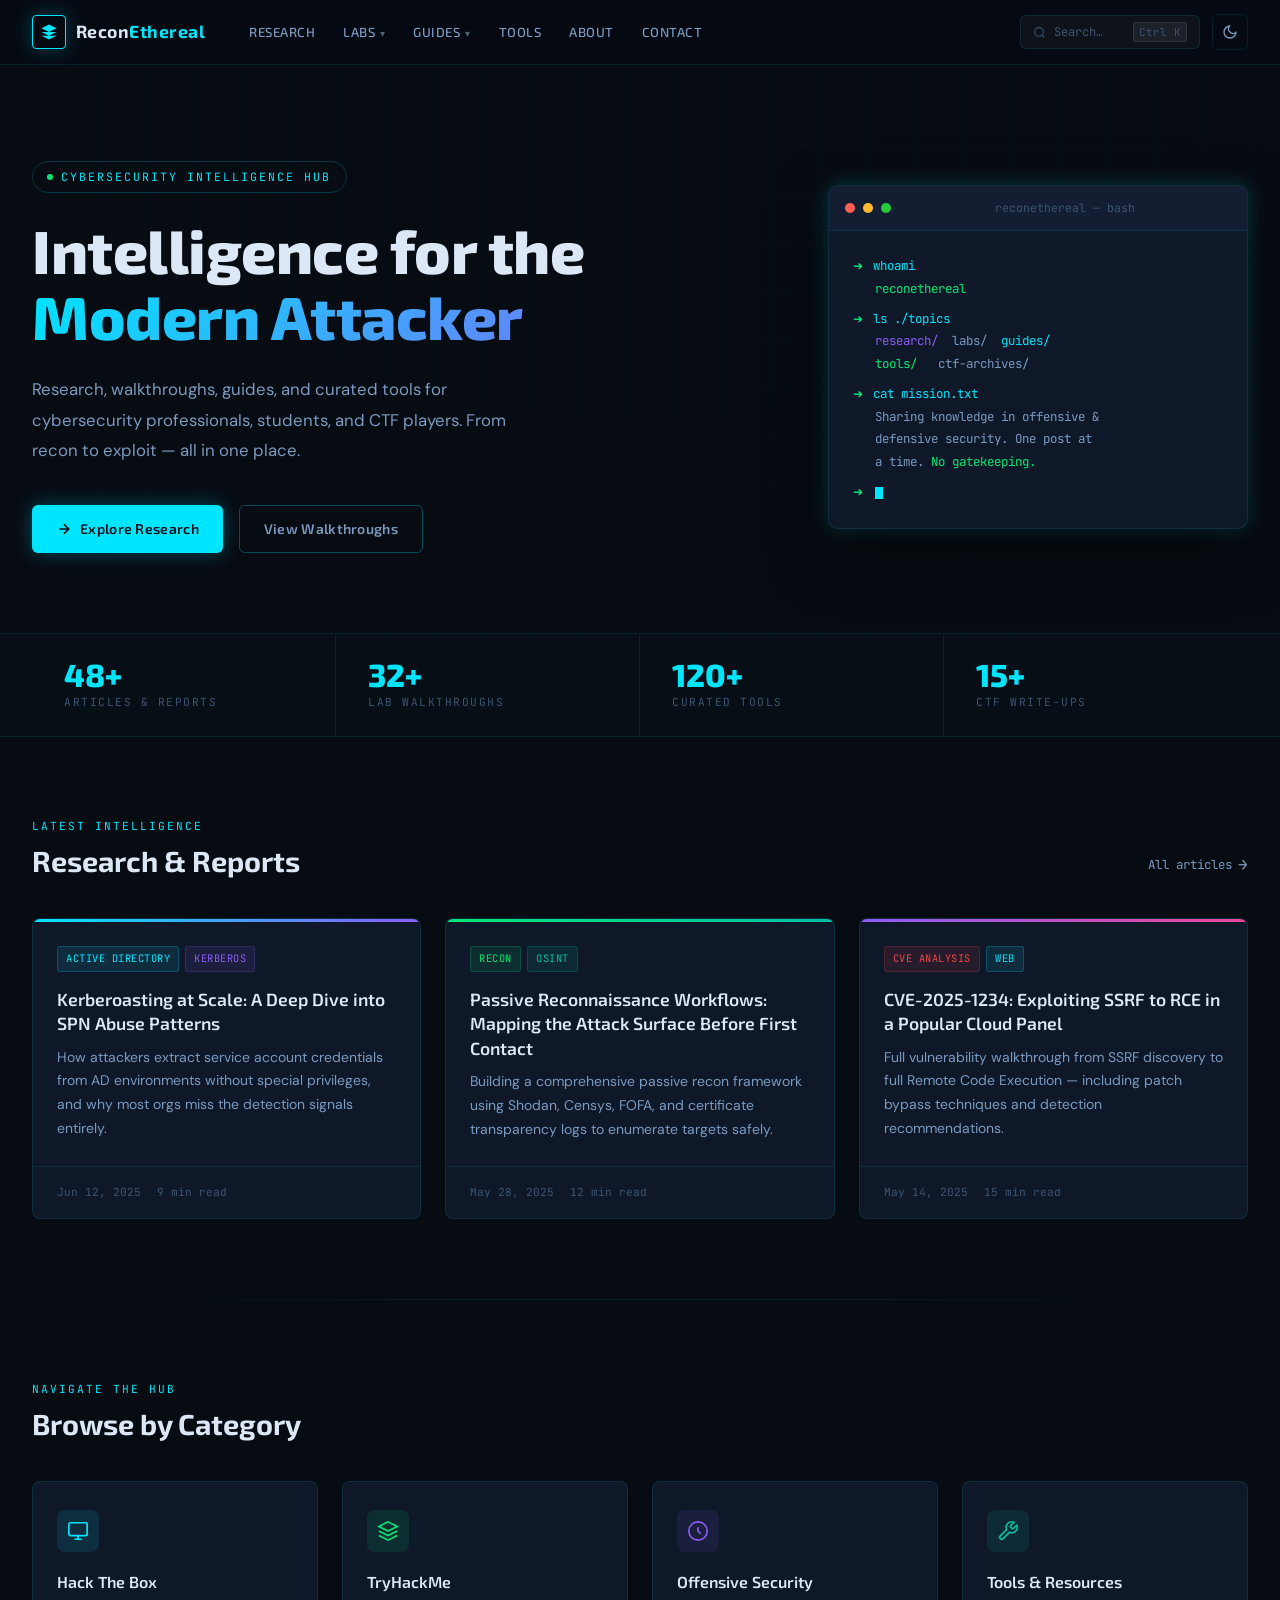
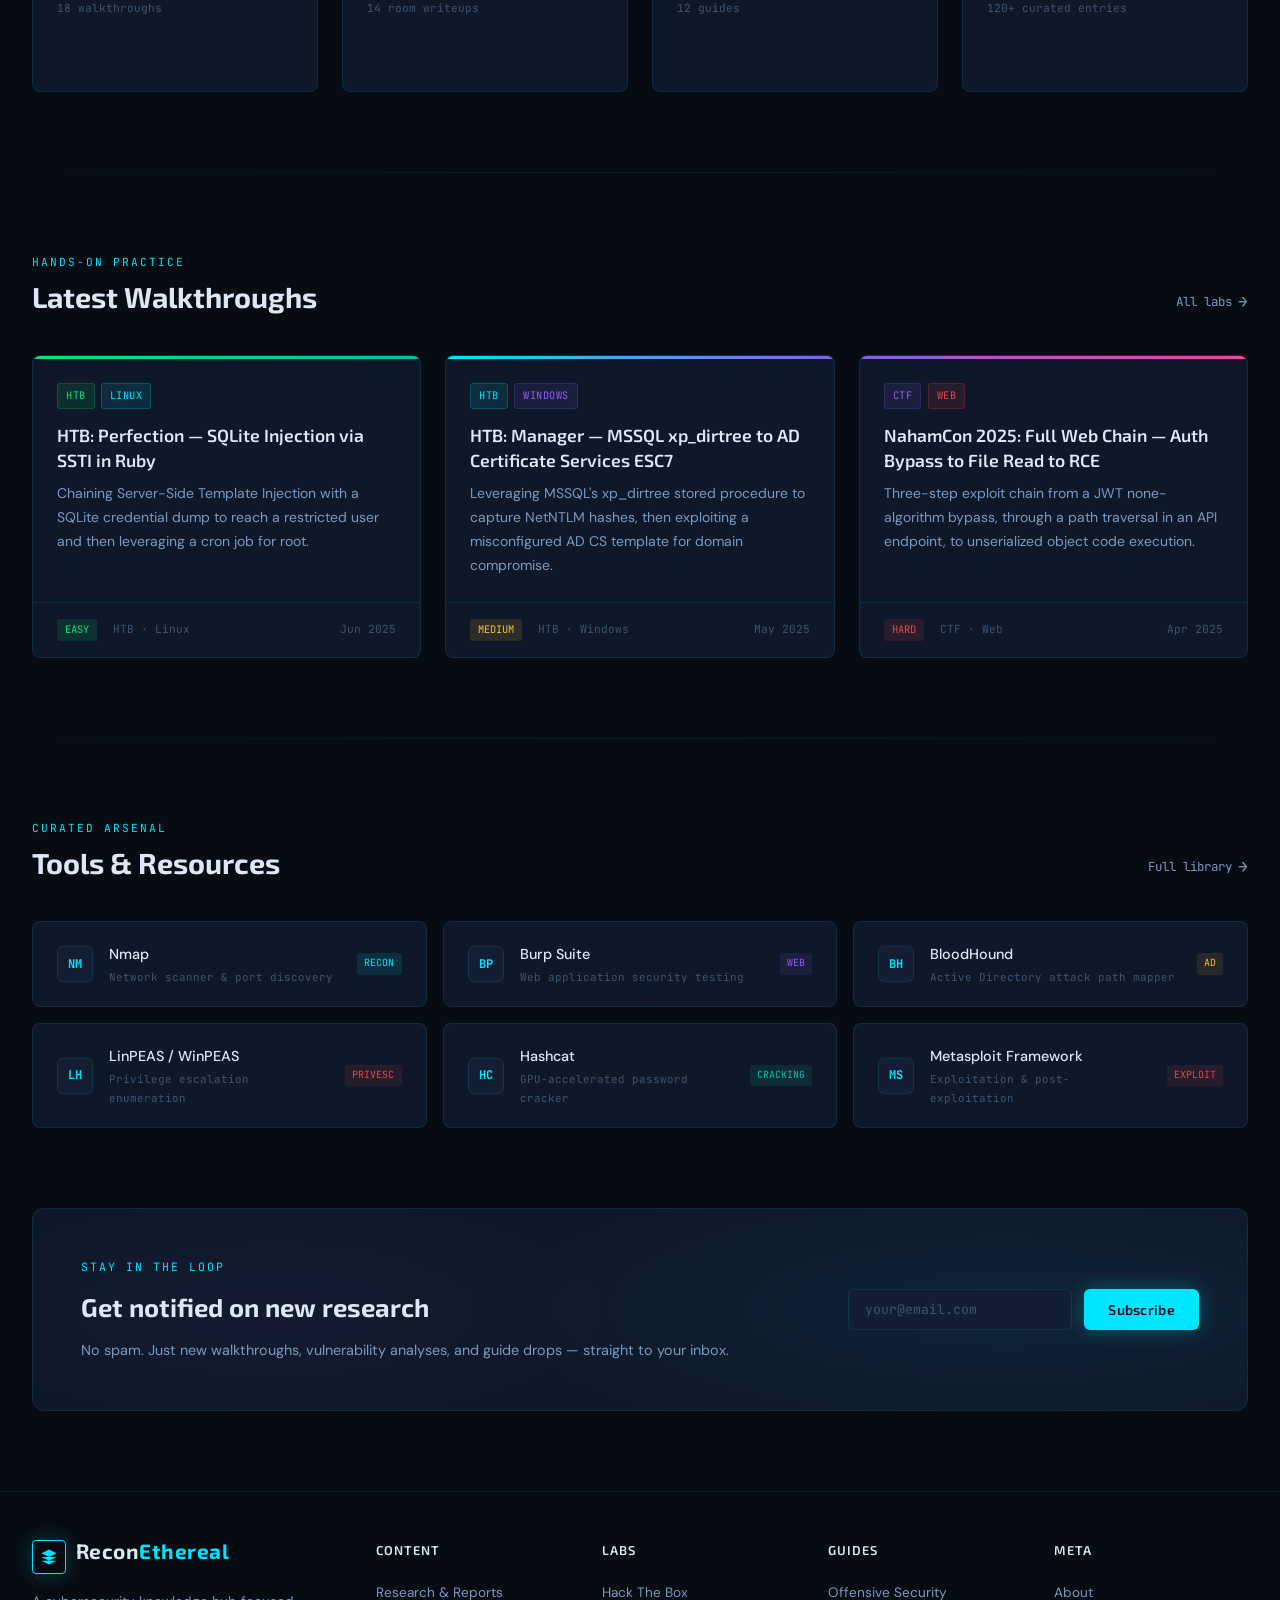
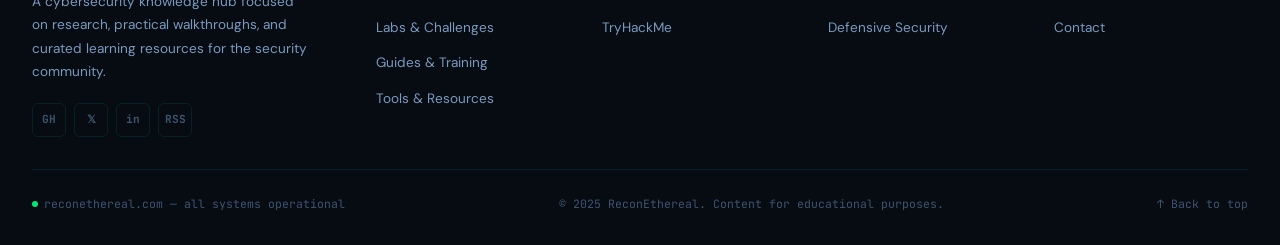
==== commit 9777bd4c: "Update index.html" ====
--- a/index.html
+++ b/index.html
@@ -1819,8 +1819,6 @@
           <ul>
             <li><a href="guides-offensive.html">Offensive Security</a></li>
             <li><a href="guides-defensive.html">Defensive Security</a></li>
-            <li><a href="guides-offensive.html#recon">Recon Techniques</a></li>
-            <li><a href="guides-defensive.html#ir">Incident Response</a></li>
           </ul>
         </div>
 
@@ -1829,8 +1827,6 @@
           <ul>
             <li><a href="about.html">About</a></li>
             <li><a href="contact.html">Contact</a></li>
-            <li><a href="#">RSS Feed</a></li>
-            <li><a href="#">PGP Key</a></li>
           </ul>
         </div>
       </div>
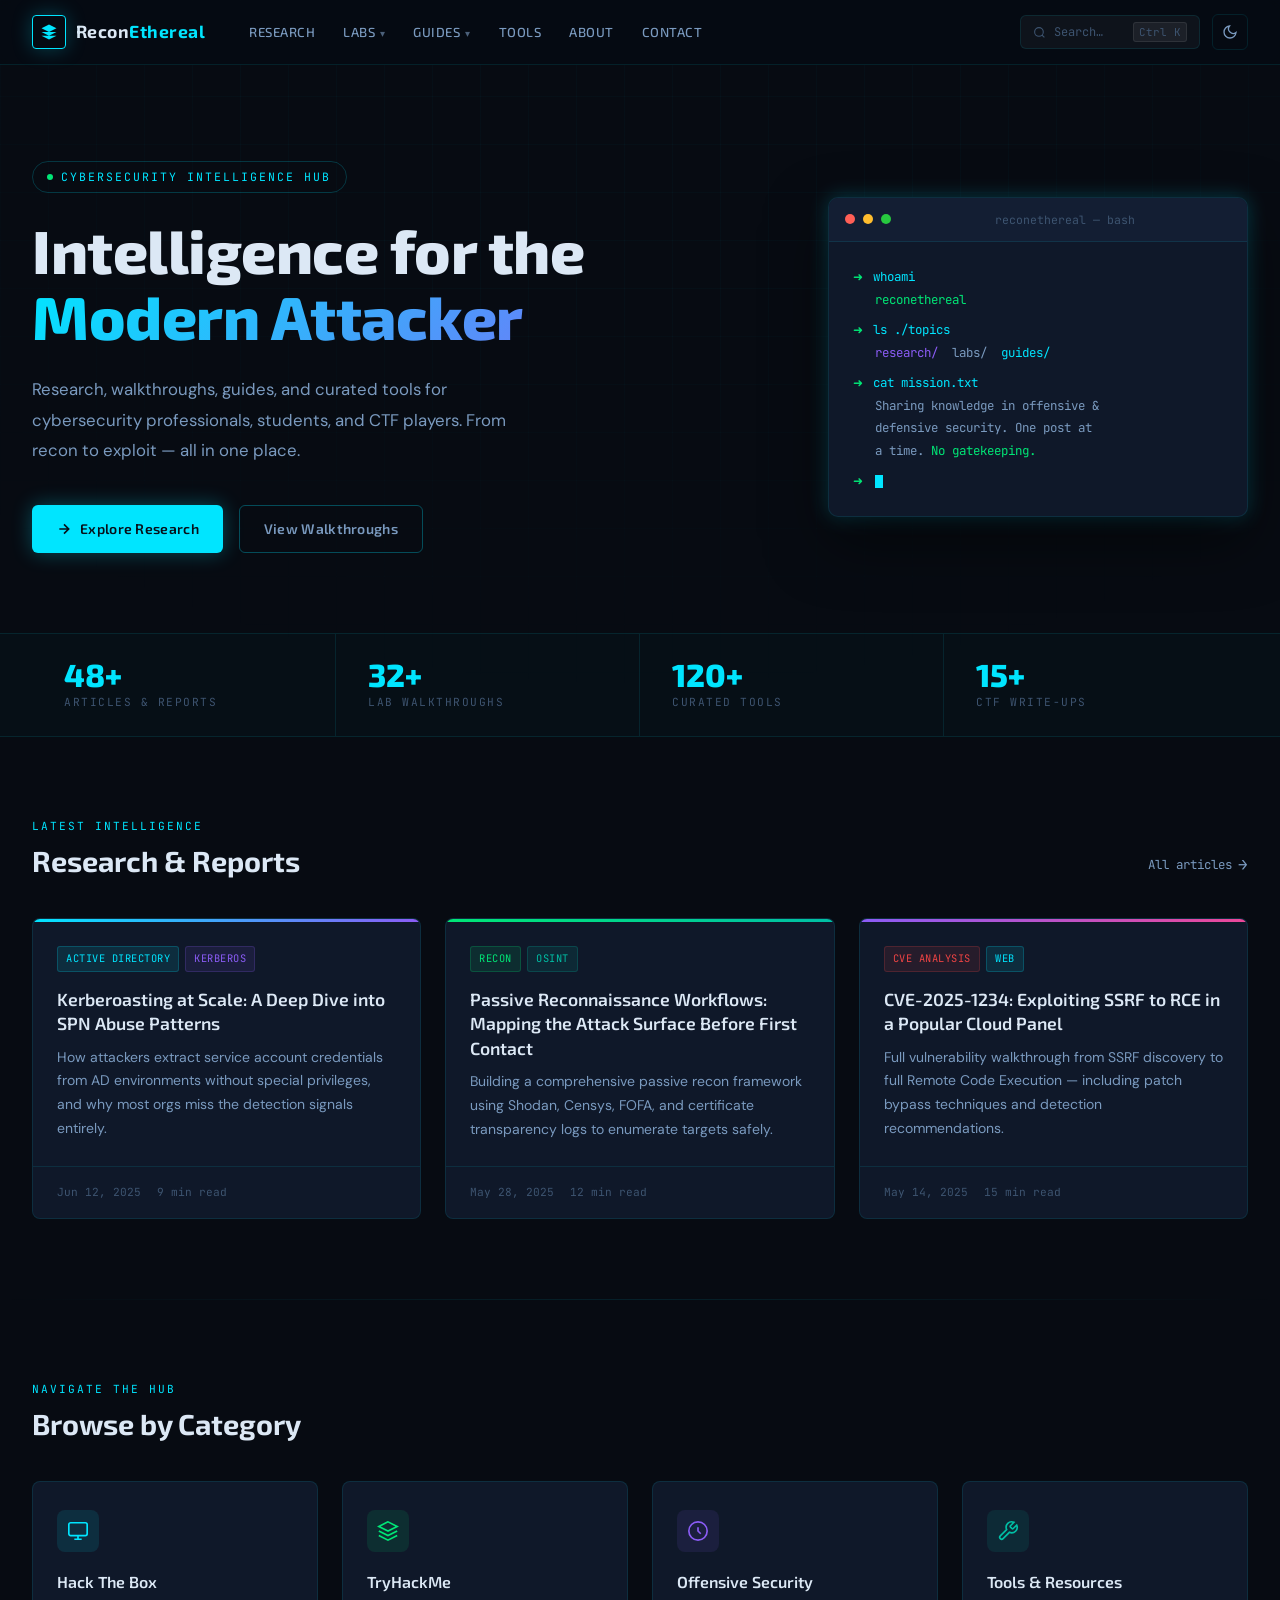
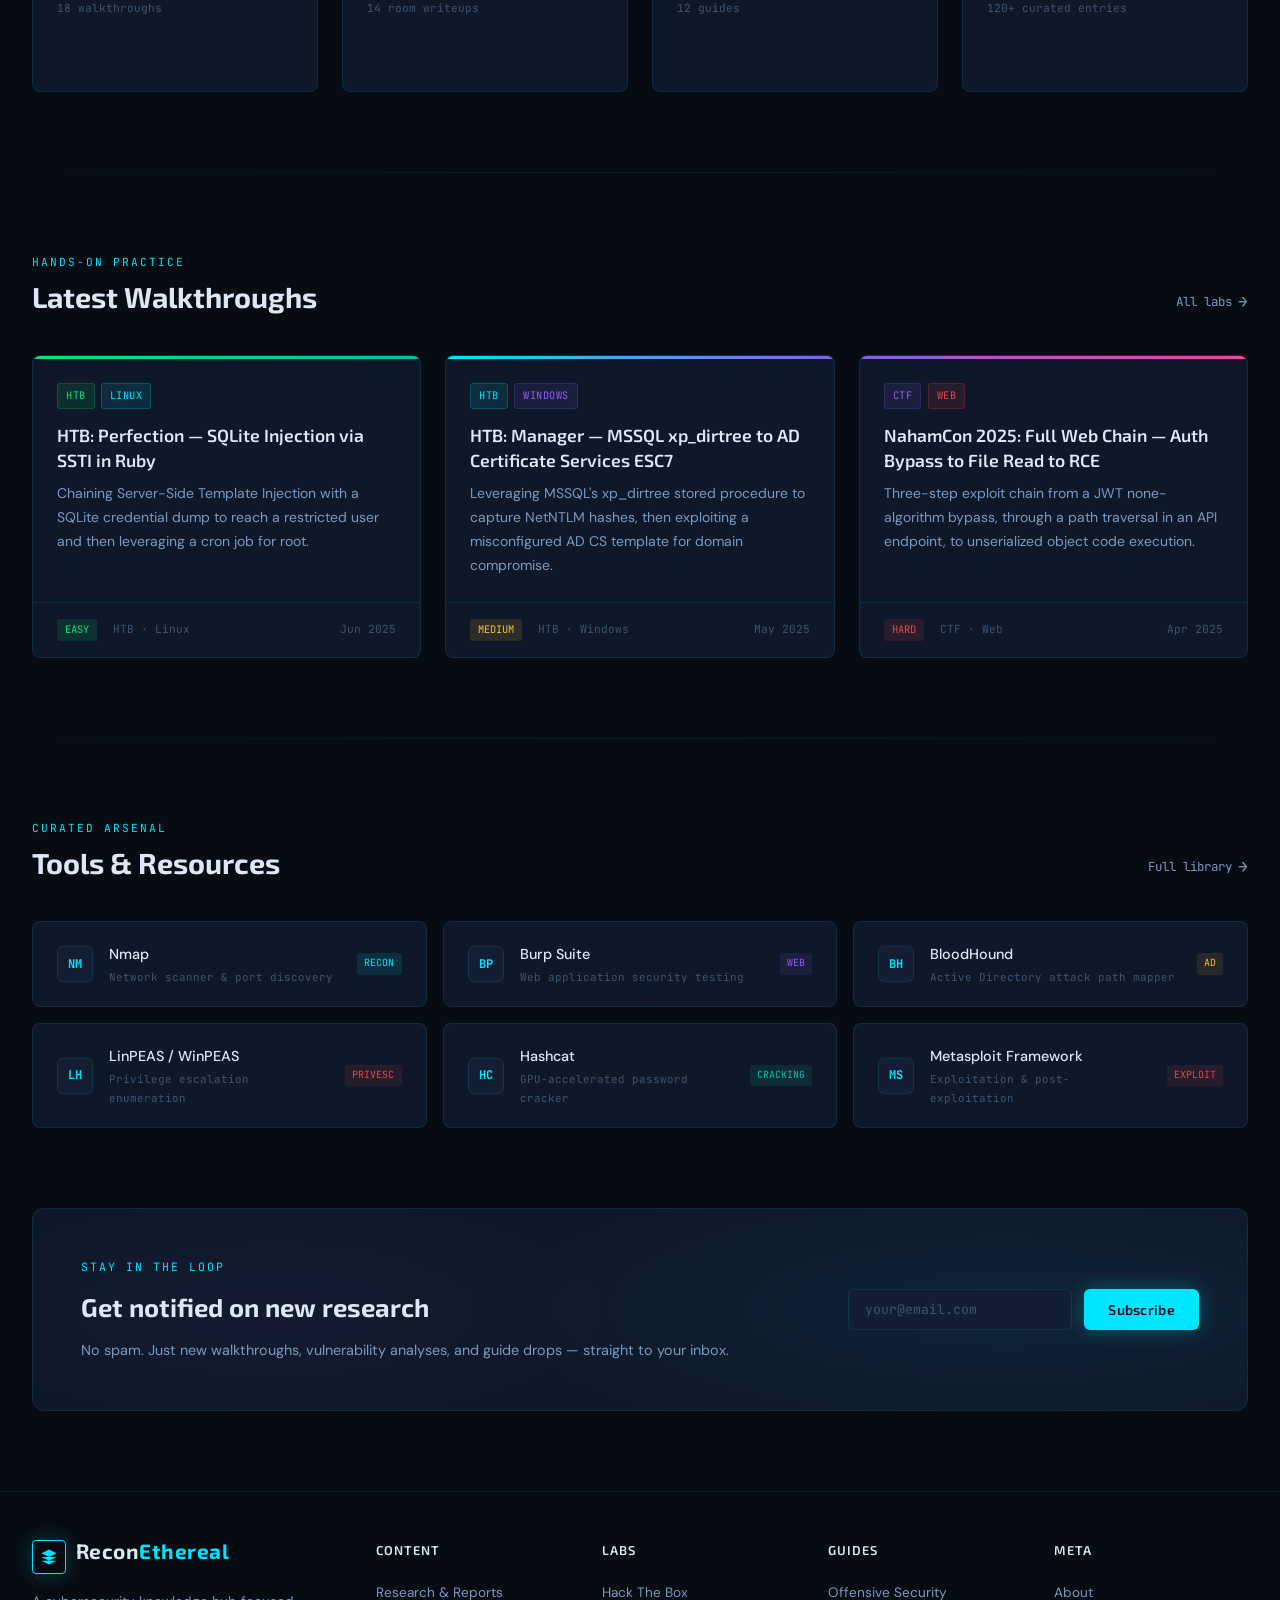
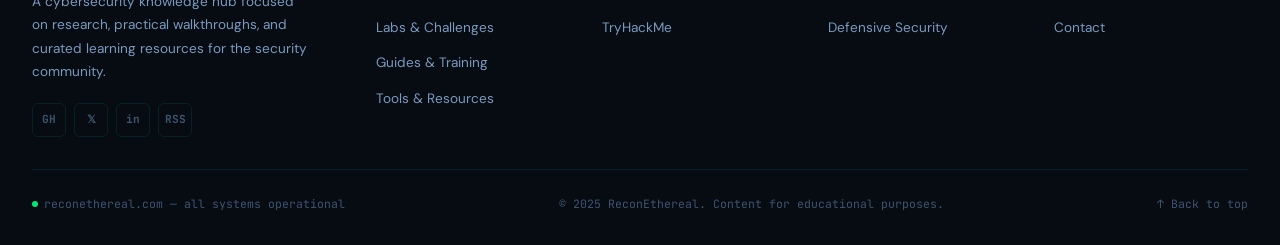
==== commit 9b756b29: "Update index.html" ====
--- a/index.html
+++ b/index.html
@@ -1432,7 +1432,6 @@
         <div class="t-blank"></div>
         <div class="t-line"><span class="t-prompt">➜</span><span class="t-cmd t-cyan">ls ./topics</span></div>
         <div class="t-out"><span class="t-purple">research/</span> &nbsp;<span class="t-teal">labs/</span> &nbsp;<span class="t-cyan">guides/</span></div>
-        <div class="t-out"><span class="t-green">tools/</span> &nbsp; ctf-archives/</div>
         <div class="t-blank"></div>
         <div class="t-line"><span class="t-prompt">➜</span><span class="t-cmd t-cyan">cat mission.txt</span></div>
         <div class="t-out">Sharing knowledge in offensive &amp;</div>
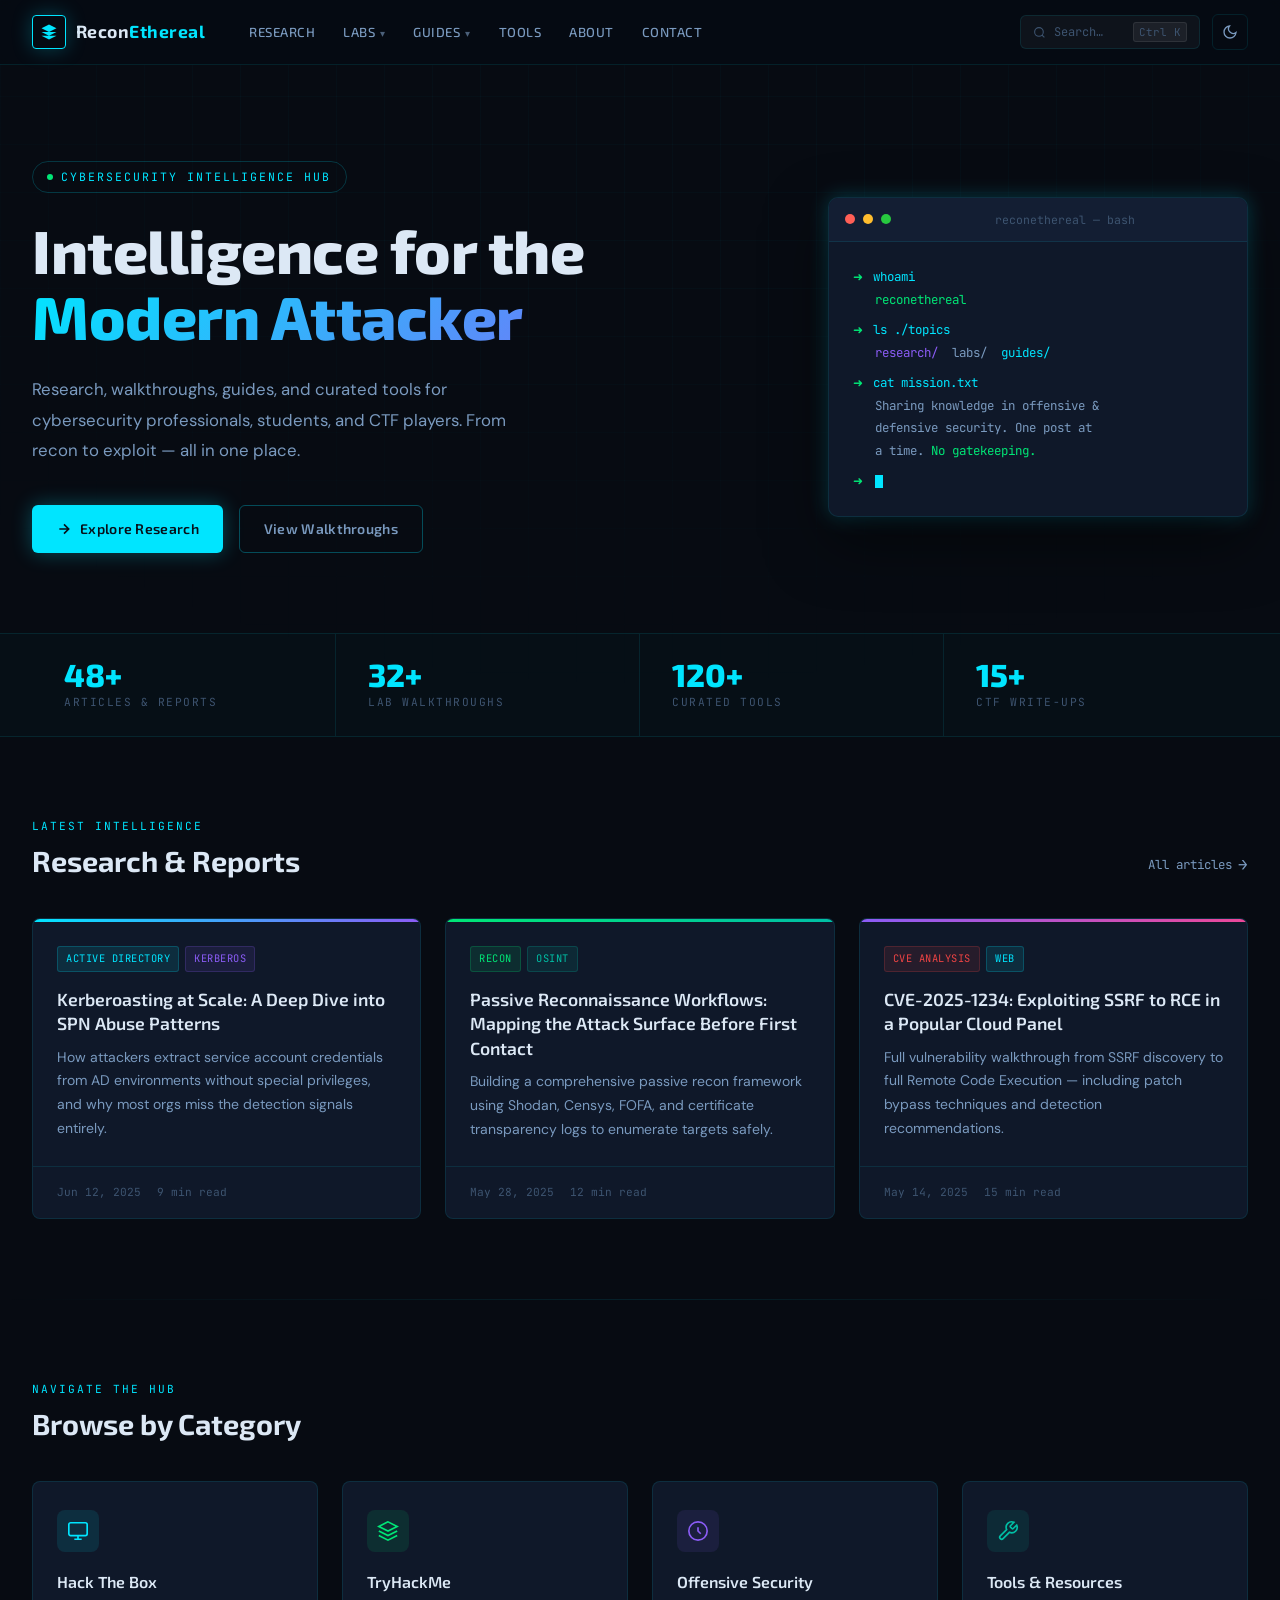
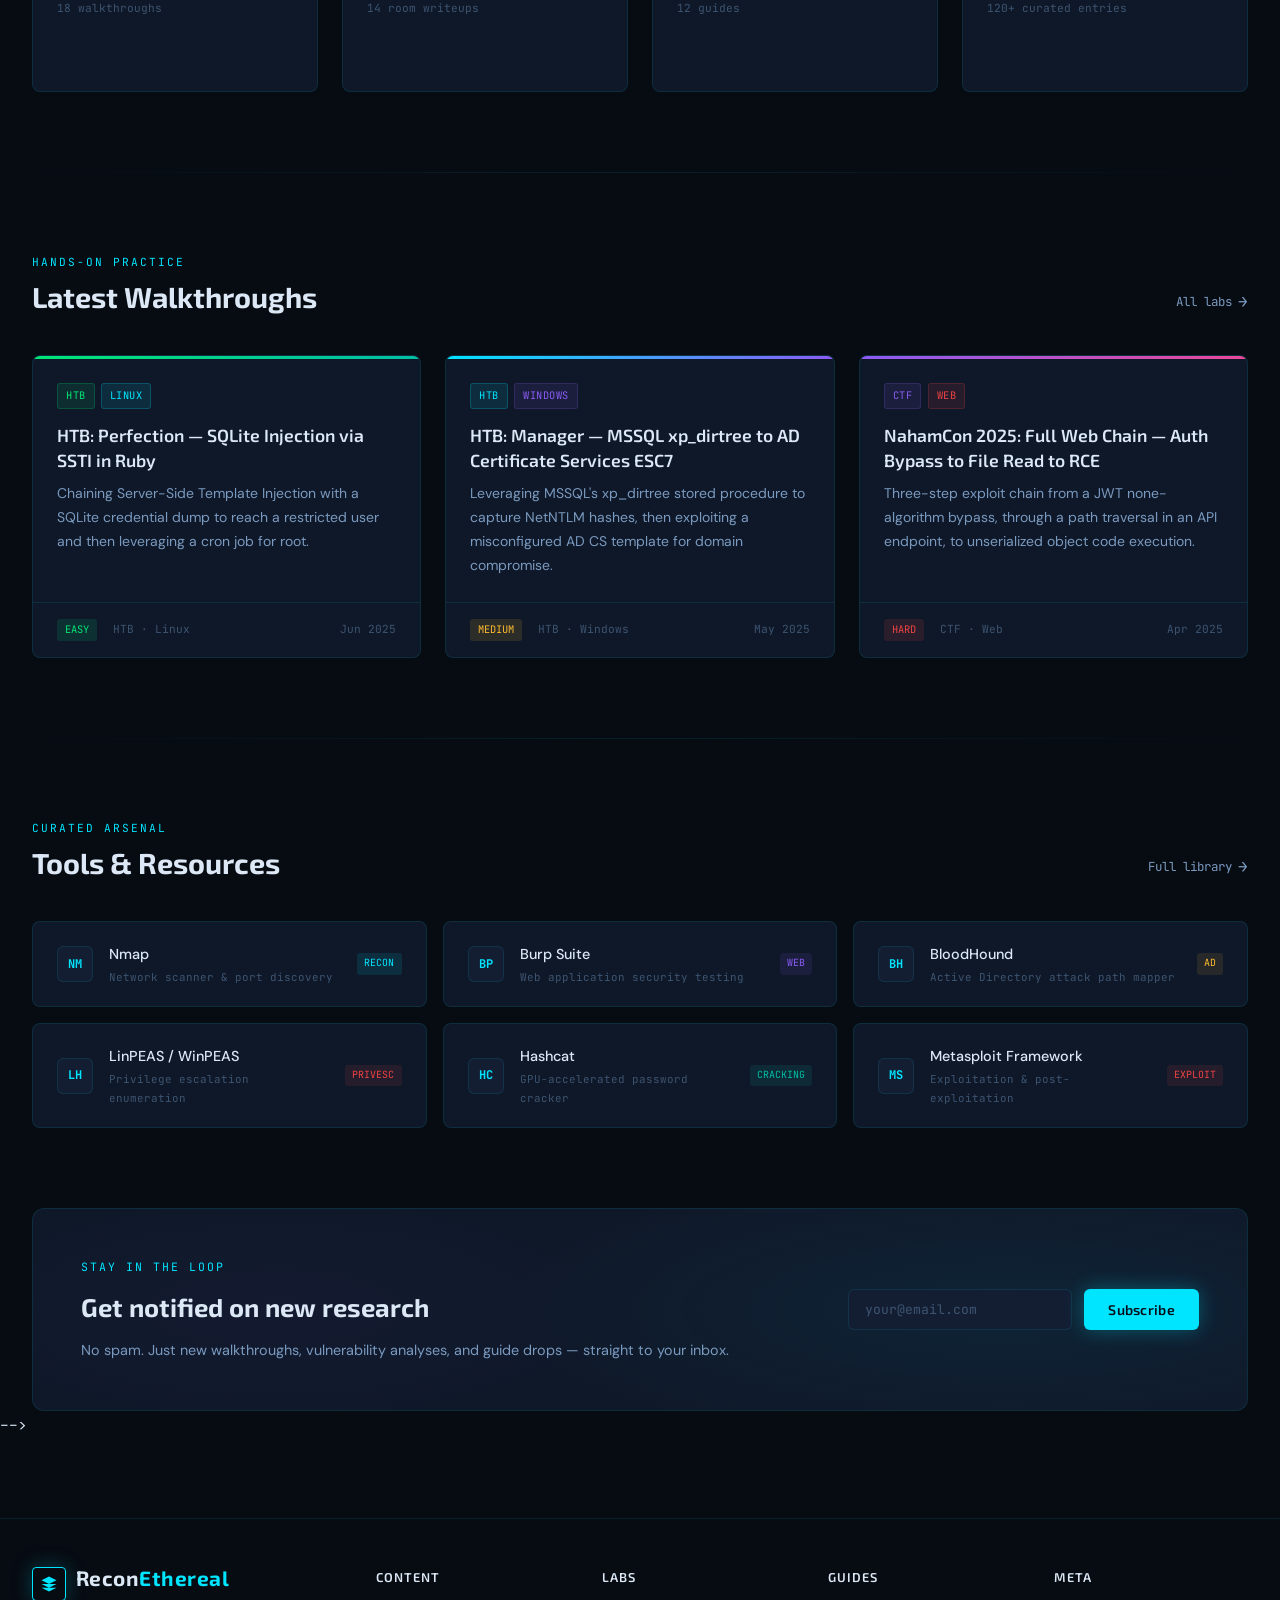
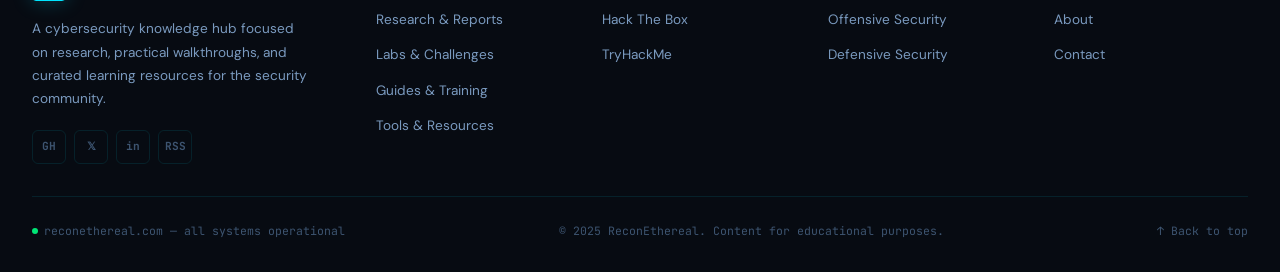
==== commit 45cc7000: "Update index.html" ====
--- a/index.html
+++ b/index.html
@@ -1755,7 +1755,7 @@
       </div>
     </div>
   </section>
-
+<!--
   <!-- ============================================
        CTA BAND
   ============================================ -->
@@ -1771,8 +1771,8 @@
         <button type="submit" class="btn btn-primary">Subscribe</button>
       </form>
     </div>
-  </div>
-
+ </div>
+  -->
   <!-- ============================================
        FOOTER
   ============================================ -->
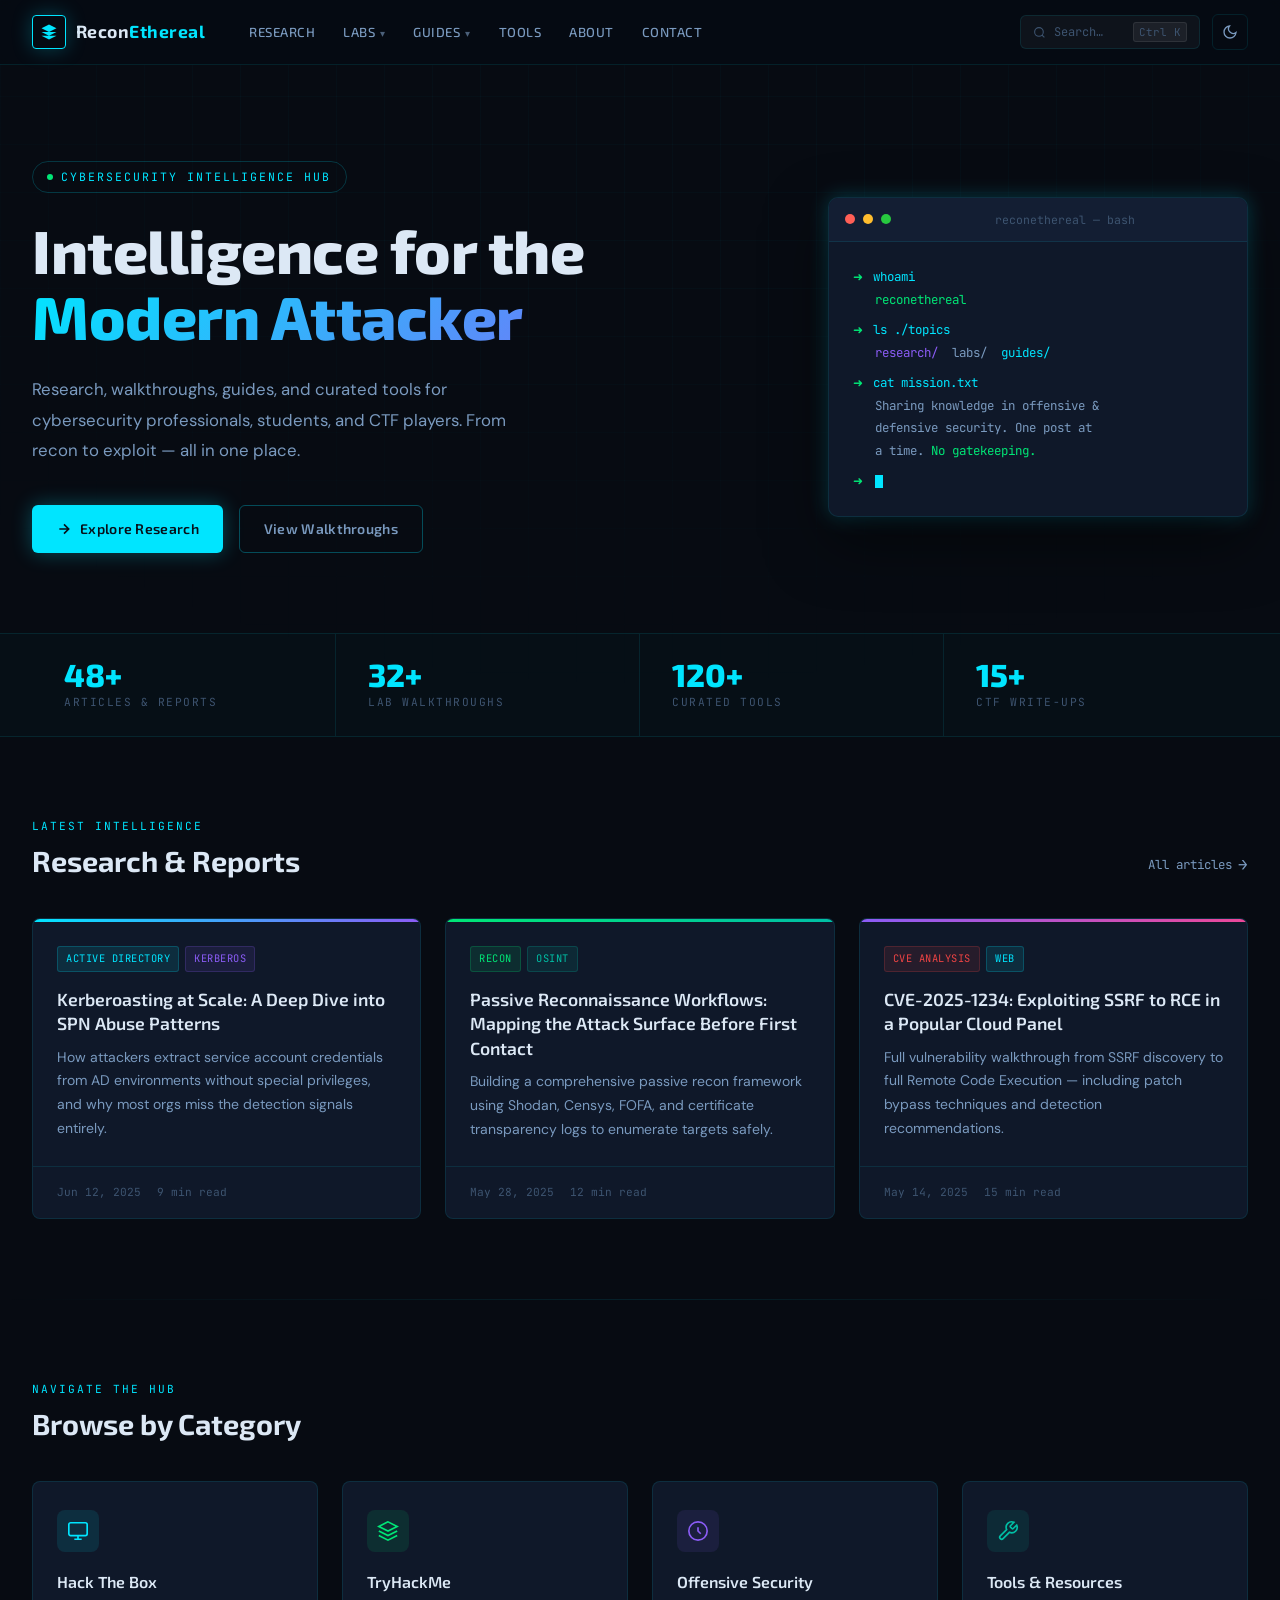
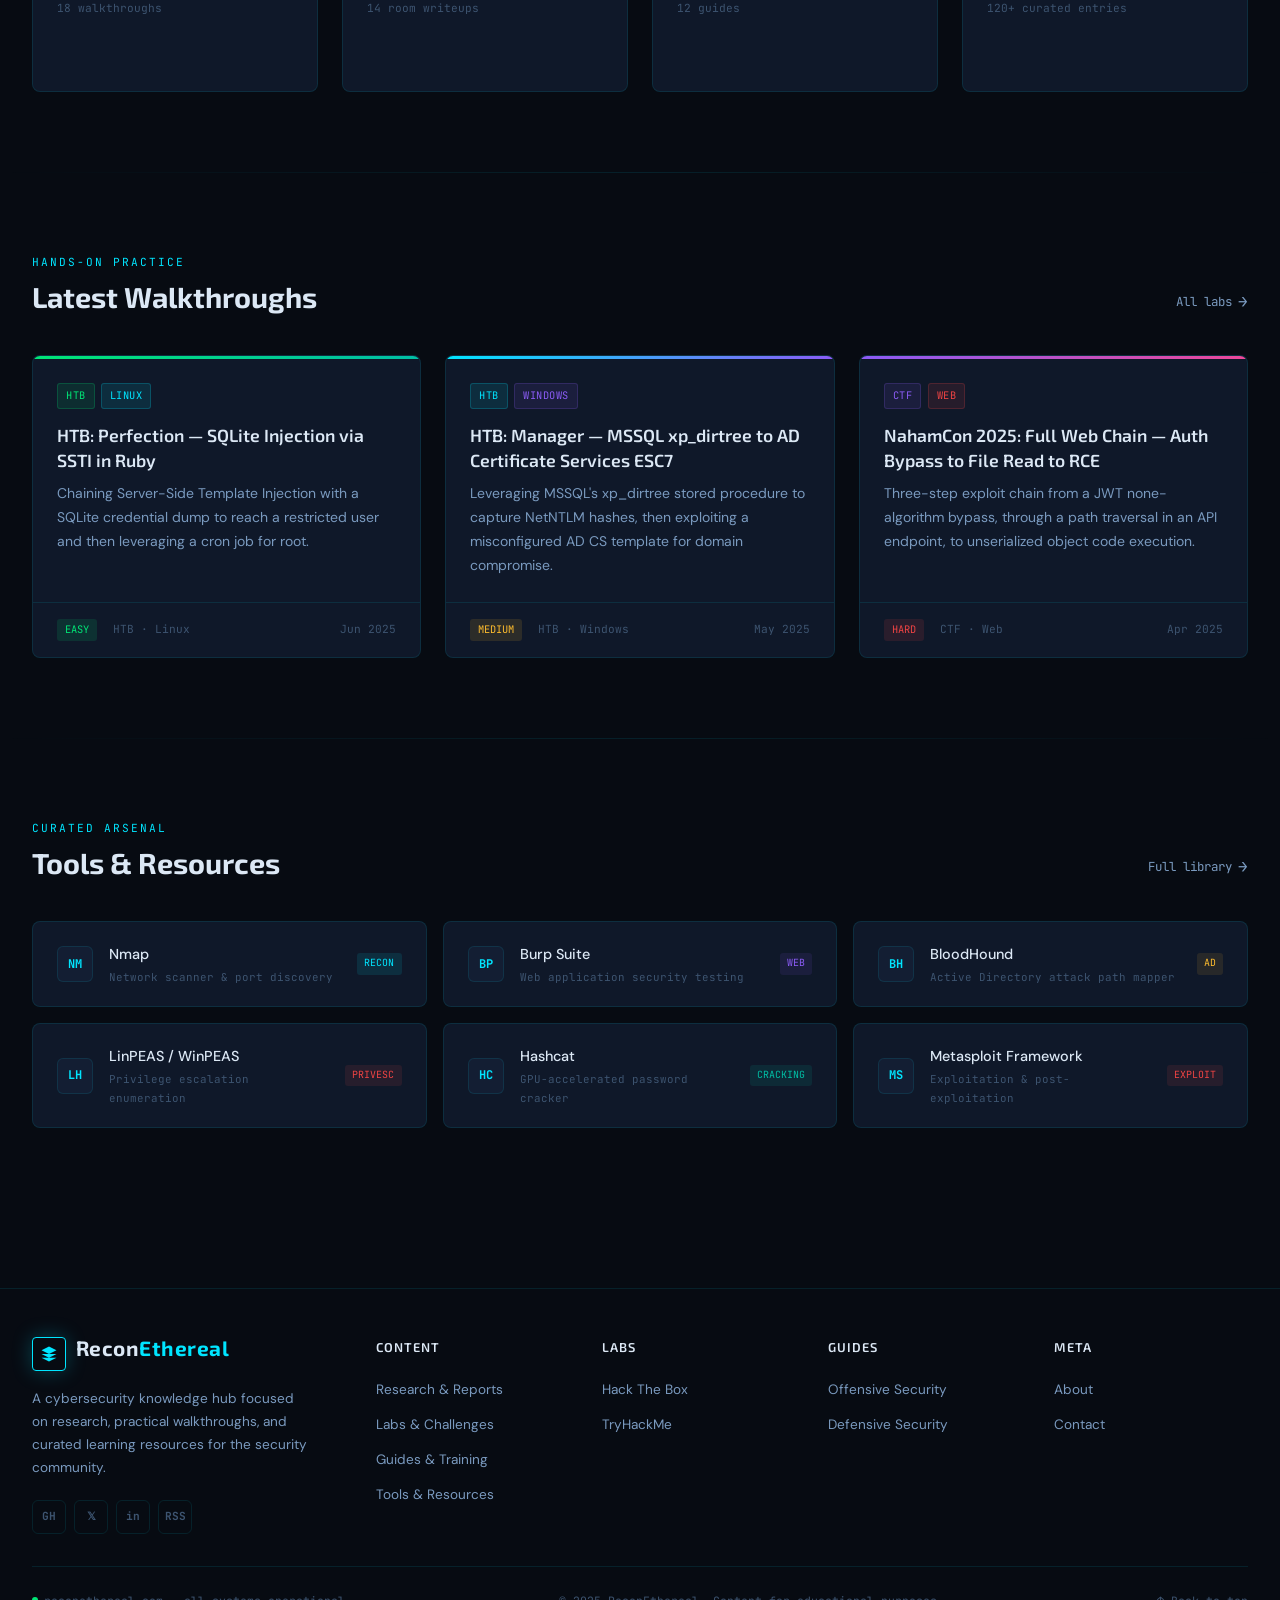
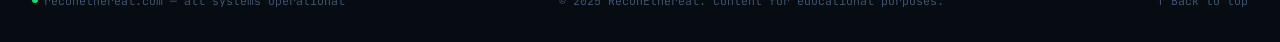
==== commit 97abc3e5: "Update index.html" ====
--- a/index.html
+++ b/index.html
@@ -1755,10 +1755,11 @@
       </div>
     </div>
   </section>
-<!--
+
   <!-- ============================================
        CTA BAND
   ============================================ -->
+  <!--
   <div class="cta-band reveal">
     <div class="cta-inner">
       <div>
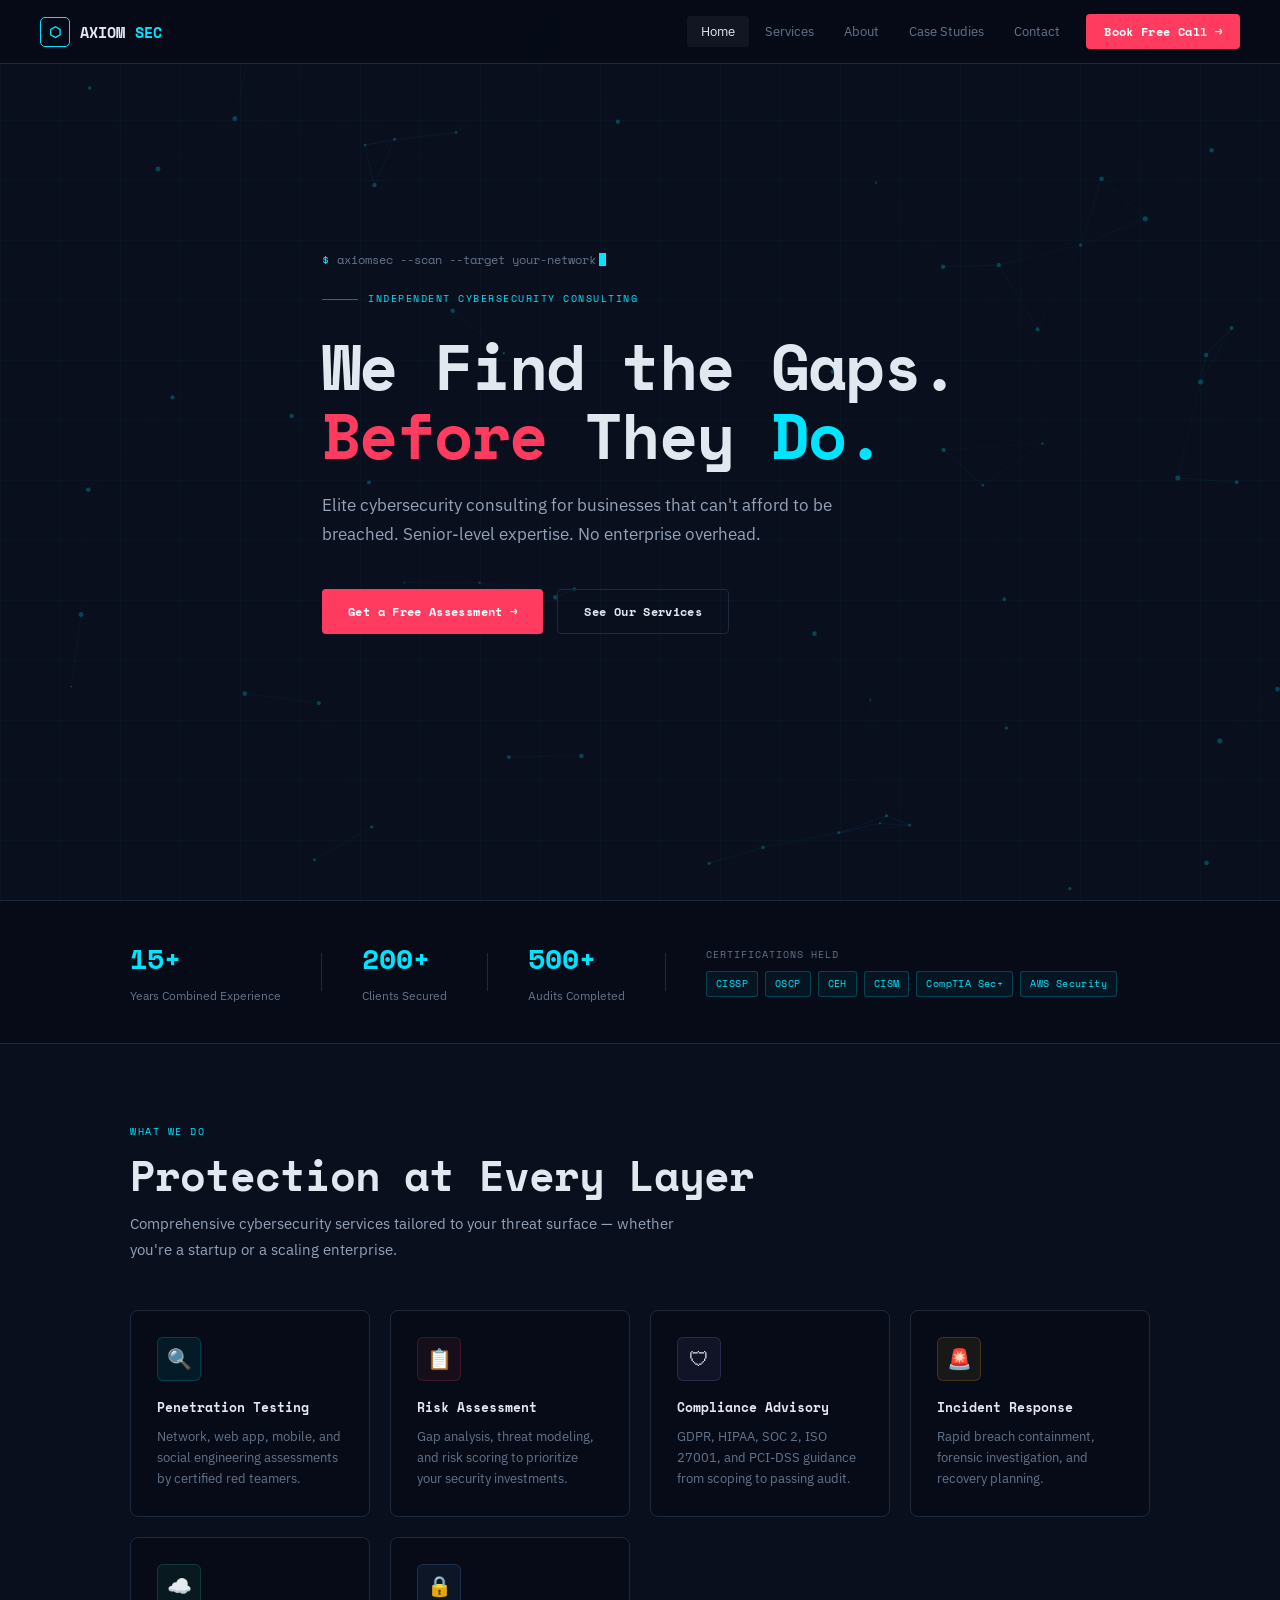
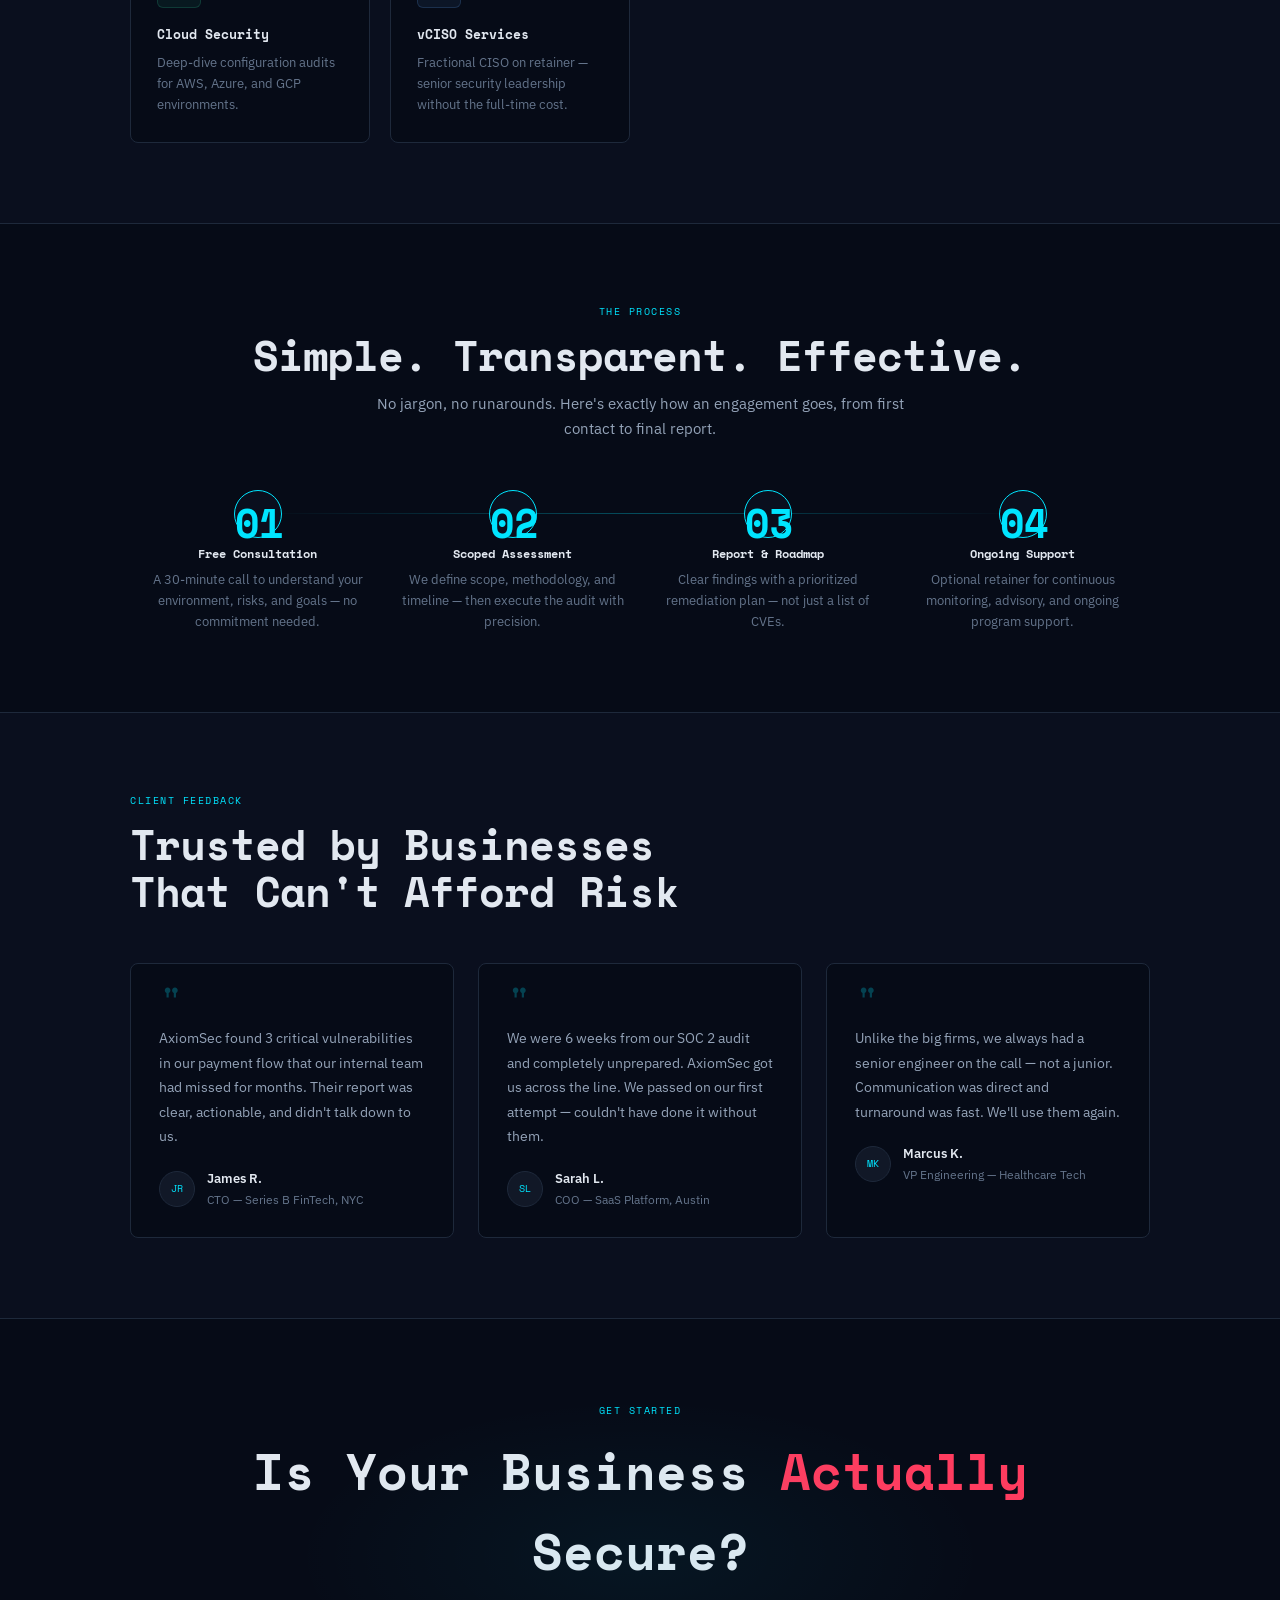
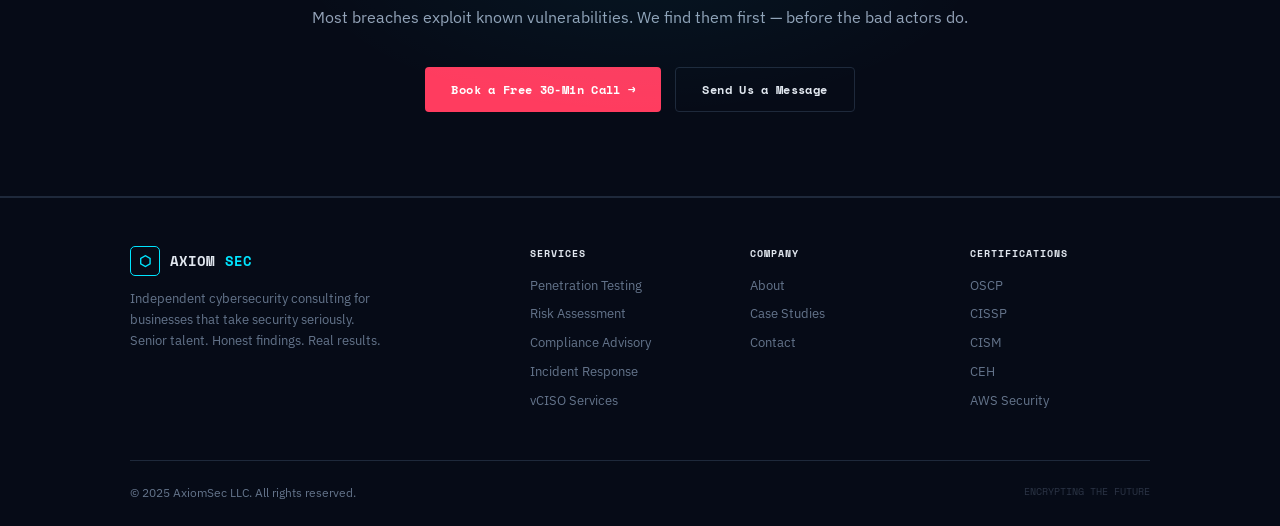
==== commit c0f3304f: "Rename index(1).html to index.html" ====
--- a/index.html
+++ b/index.html
@@ -1,1974 +1,783 @@
 <!DOCTYPE html>
-<html lang="en" data-theme="dark">
+<html lang="en">
 <head>
-  <meta charset="UTF-8" />
-  <meta name="viewport" content="width=device-width, initial-scale=1.0" />
-  <title>ReconEthereal — Cybersecurity Intelligence Hub</title>
-  <meta name="description" content="Research, walkthroughs, guides, and tools for cybersecurity professionals and learners." />
-  <link rel="preconnect" href="https://fonts.googleapis.com" />
-  <link rel="preconnect" href="https://fonts.gstatic.com" crossorigin />
-  <link href="https://fonts.googleapis.com/css2?family=Exo+2:wght@300;400;500;600;700;800&family=JetBrains+Mono:wght@400;500;700&family=DM+Sans:ital,wght@0,300;0,400;0,500;1,400&display=swap" rel="stylesheet" />
-  <style>
-    /* ============================================
-       CSS CUSTOM PROPERTIES
-    ============================================ */
-    :root {
-      --bg-base:      #070b12;
-      --bg-surface:   #0c1221;
-      --bg-card:      #0f1829;
-      --bg-elevated:  #131e33;
-      --border:       rgba(0, 229, 255, 0.10);
-      --border-hover: rgba(0, 229, 255, 0.30);
-      --accent-cyan:  #00e5ff;
-      --accent-teal:  #00bfa5;
-      --accent-purple:#8b5cf6;
-      --accent-green: #00e676;
-      --text-primary: #dce8f5;
-      --text-secondary:#7a9abf;
-      --text-muted:   #3d5470;
-      --font-display: 'Exo 2', sans-serif;
-      --font-body:    'DM Sans', sans-serif;
-      --font-mono:    'JetBrains Mono', monospace;
-      --transition:   0.25s cubic-bezier(0.4, 0, 0.2, 1);
-      --radius:       6px;
-      --glow-cyan:    0 0 20px rgba(0, 229, 255, 0.25);
-      --glow-purple:  0 0 20px rgba(139, 92, 246, 0.25);
-    }
-
-    [data-theme="light"] {
-      --bg-base:      #f0f4f8;
-      --bg-surface:   #e4ecf5;
-      --bg-card:      #ffffff;
-      --bg-elevated:  #f8fafc;
-      --border:       rgba(0, 100, 140, 0.12);
-      --border-hover: rgba(0, 180, 200, 0.40);
-      --text-primary: #0f1c2e;
-      --text-secondary:#2d4a6a;
-      --text-muted:   #6b8aaa;
-      --glow-cyan:    0 2px 16px rgba(0, 180, 200, 0.15);
-    }
-
-    /* ============================================
-       RESET & BASE
-    ============================================ */
-    *, *::before, *::after { box-sizing: border-box; margin: 0; padding: 0; }
-
-    html { scroll-behavior: smooth; }
-
-    body {
-      font-family: var(--font-body);
-      font-size: 16px;
-      line-height: 1.7;
-      color: var(--text-primary);
-      background: var(--bg-base);
-      overflow-x: hidden;
-      transition: background var(--transition), color var(--transition);
-    }
-
-    a { color: var(--accent-cyan); text-decoration: none; transition: color var(--transition); }
-    a:hover { color: #fff; }
-
-    img { display: block; max-width: 100%; }
-
-    /* ============================================
-       BACKGROUND GRID EFFECT
-    ============================================ */
-    body::before {
-      content: '';
-      position: fixed;
-      inset: 0;
-      pointer-events: none;
-      z-index: 0;
-      background-image:
-        linear-gradient(rgba(0,229,255,0.025) 1px, transparent 1px),
-        linear-gradient(90deg, rgba(0,229,255,0.025) 1px, transparent 1px);
-      background-size: 48px 48px;
-      mask-image: radial-gradient(ellipse 80% 80% at 50% 0%, black 40%, transparent 100%);
-    }
-
-    [data-theme="light"] body::before {
-      background-image:
-        linear-gradient(rgba(0,100,180,0.04) 1px, transparent 1px),
-        linear-gradient(90deg, rgba(0,100,180,0.04) 1px, transparent 1px);
-    }
-
-    /* ============================================
-       HEADER / NAV
-    ============================================ */
-    .site-header {
-      position: sticky;
-      top: 0;
-      z-index: 100;
-      backdrop-filter: blur(16px) saturate(180%);
-      -webkit-backdrop-filter: blur(16px);
-      background: rgba(7, 11, 18, 0.85);
-      border-bottom: 1px solid var(--border);
-      transition: background var(--transition);
-    }
-
-    [data-theme="light"] .site-header {
-      background: rgba(240, 244, 248, 0.90);
-    }
-
-    .nav-inner {
-      max-width: 1280px;
-      margin: 0 auto;
-      padding: 0 2rem;
-      height: 64px;
-      display: flex;
-      align-items: center;
-      gap: 2rem;
-    }
-
-    /* Logo */
-    .logo {
-      display: flex;
-      align-items: center;
-      gap: 0.6rem;
-      flex-shrink: 0;
-      text-decoration: none;
-    }
-
-    .logo-icon {
-      width: 34px;
-      height: 34px;
-      border: 1.5px solid var(--accent-cyan);
-      border-radius: 4px;
-      display: flex;
-      align-items: center;
-      justify-content: center;
-      position: relative;
-      overflow: hidden;
-      box-shadow: var(--glow-cyan);
-    }
-
-    .logo-icon svg {
-      width: 18px;
-      height: 18px;
-      fill: var(--accent-cyan);
-    }
-
-    .logo-text {
-      font-family: var(--font-display);
-      font-weight: 700;
-      font-size: 1.1rem;
-      letter-spacing: 0.5px;
-      color: var(--text-primary);
-      line-height: 1;
-    }
-
-    .logo-text span {
-      color: var(--accent-cyan);
-    }
-
-    /* Primary Nav */
-    .nav-links {
-      display: flex;
-      align-items: center;
-      gap: 0.25rem;
-      list-style: none;
-      flex: 1;
-    }
-
-    .nav-links a {
-      font-family: var(--font-display);
-      font-size: 0.82rem;
-      font-weight: 500;
-      letter-spacing: 0.5px;
-      text-transform: uppercase;
-      color: var(--text-secondary);
-      padding: 0.4rem 0.75rem;
-      border-radius: var(--radius);
-      transition: all var(--transition);
-      position: relative;
-    }
-
-    .nav-links a:hover, .nav-links a.active {
-      color: var(--accent-cyan);
-      background: rgba(0, 229, 255, 0.06);
-    }
-
-    .nav-links .has-dropdown {
-      position: relative;
-    }
-
-    .nav-links .has-dropdown > a::after {
-      content: '▾';
-      font-size: 0.65rem;
-      margin-left: 0.3rem;
-      opacity: 0.6;
-    }
-
-    .dropdown {
-      display: none;
-      position: absolute;
-      top: calc(100% + 8px);
-      left: 0;
-      background: var(--bg-elevated);
-      border: 1px solid var(--border);
-      border-radius: var(--radius);
-      min-width: 200px;
-      padding: 0.5rem;
-      box-shadow: 0 8px 32px rgba(0,0,0,0.4), var(--glow-cyan);
-      animation: dropIn 0.15s ease;
-    }
-
-    @keyframes dropIn {
-      from { opacity: 0; transform: translateY(-6px); }
-      to   { opacity: 1; transform: translateY(0); }
-    }
-
-    .has-dropdown:hover .dropdown { display: block; }
-
-    .dropdown a {
-      display: flex;
-      align-items: center;
-      gap: 0.6rem;
-      padding: 0.55rem 0.8rem;
-      font-size: 0.83rem;
-      border-radius: 4px;
-      color: var(--text-secondary);
-    }
-
-    .dropdown a .d-icon {
-      width: 16px;
-      height: 16px;
-      opacity: 0.6;
-    }
-
-    .dropdown a:hover {
-      color: var(--accent-cyan);
-      background: rgba(0, 229, 255, 0.06);
-    }
-
-    /* Nav Controls */
-    .nav-controls {
-      display: flex;
-      align-items: center;
-      gap: 0.75rem;
-      flex-shrink: 0;
-    }
-
-    /* Search trigger */
-    .search-trigger {
-      display: flex;
-      align-items: center;
-      gap: 0.5rem;
-      background: rgba(255,255,255,0.04);
-      border: 1px solid var(--border);
-      border-radius: var(--radius);
-      padding: 0.4rem 0.75rem;
-      cursor: pointer;
-      font-family: var(--font-mono);
-      font-size: 0.75rem;
-      color: var(--text-muted);
-      transition: all var(--transition);
-      min-width: 180px;
-    }
-
-    .search-trigger:hover {
-      border-color: var(--border-hover);
-      color: var(--text-secondary);
-    }
-
-    .search-trigger .search-icon {
-      width: 13px;
-      height: 13px;
-    }
-
-    .search-trigger .kbd {
-      margin-left: auto;
-      font-size: 0.68rem;
-      background: rgba(255,255,255,0.06);
-      border-radius: 3px;
-      padding: 0.1rem 0.3rem;
-      border: 1px solid rgba(255,255,255,0.08);
-    }
-
-    /* Theme toggle */
-    .theme-btn {
-      width: 36px;
-      height: 36px;
-      border-radius: var(--radius);
-      border: 1px solid var(--border);
-      background: transparent;
-      cursor: pointer;
-      display: flex;
-      align-items: center;
-      justify-content: center;
-      color: var(--text-secondary);
-      transition: all var(--transition);
-    }
-
-    .theme-btn:hover {
-      border-color: var(--border-hover);
-      color: var(--accent-cyan);
-    }
-
-    .theme-btn svg { width: 16px; height: 16px; }
-
-    /* Hamburger */
-    .menu-btn {
-      display: none;
-      width: 36px;
-      height: 36px;
-      border-radius: var(--radius);
-      border: 1px solid var(--border);
-      background: transparent;
-      cursor: pointer;
-      align-items: center;
-      justify-content: center;
-      flex-direction: column;
-      gap: 4px;
-    }
-
-    .menu-btn span {
-      display: block;
-      width: 18px;
-      height: 1.5px;
-      background: var(--text-secondary);
-      border-radius: 2px;
-      transition: all 0.2s;
-    }
-
-    /* ============================================
-       SEARCH OVERLAY
-    ============================================ */
-    .search-overlay {
-      display: none;
-      position: fixed;
-      inset: 0;
-      z-index: 200;
-      background: rgba(7, 11, 18, 0.92);
-      backdrop-filter: blur(8px);
-      padding: 10vh 2rem 2rem;
-    }
-
-    .search-overlay.open { display: flex; flex-direction: column; align-items: center; }
-
-    .search-box {
-      width: 100%;
-      max-width: 680px;
-    }
-
-    .search-input-wrap {
-      display: flex;
-      align-items: center;
-      gap: 0.75rem;
-      background: var(--bg-elevated);
-      border: 1px solid var(--accent-cyan);
-      border-radius: 8px;
-      padding: 0.9rem 1.2rem;
-      box-shadow: var(--glow-cyan);
-    }
-
-    .search-input-wrap svg { width: 18px; height: 18px; color: var(--accent-cyan); flex-shrink: 0; }
-
-    #search-input {
-      flex: 1;
-      background: none;
-      border: none;
-      outline: none;
-      font-family: var(--font-mono);
-      font-size: 1rem;
-      color: var(--text-primary);
-      caret-color: var(--accent-cyan);
-    }
-
-    .search-close {
-      background: none;
-      border: 1px solid var(--border);
-      border-radius: 4px;
-      color: var(--text-muted);
-      cursor: pointer;
-      font-family: var(--font-mono);
-      font-size: 0.7rem;
-      padding: 0.2rem 0.5rem;
-      flex-shrink: 0;
-    }
-
-    .search-results {
-      margin-top: 1rem;
-      width: 100%;
-      max-width: 680px;
-      display: flex;
-      flex-direction: column;
-      gap: 0.4rem;
-      max-height: 60vh;
-      overflow-y: auto;
-    }
-
-    .search-result-item {
-      background: var(--bg-card);
-      border: 1px solid var(--border);
-      border-radius: var(--radius);
-      padding: 0.9rem 1.2rem;
-      cursor: pointer;
-      transition: all var(--transition);
-    }
-
-    .search-result-item:hover {
-      border-color: var(--border-hover);
-      background: var(--bg-elevated);
-    }
-
-    .sr-cat {
-      font-family: var(--font-mono);
-      font-size: 0.68rem;
-      color: var(--accent-cyan);
-      text-transform: uppercase;
-      letter-spacing: 1px;
-      margin-bottom: 0.2rem;
-    }
-
-    .sr-title { font-weight: 500; font-size: 0.95rem; color: var(--text-primary); }
-    .sr-desc { font-size: 0.82rem; color: var(--text-secondary); margin-top: 0.15rem; }
-
-    .search-hint {
-      font-family: var(--font-mono);
-      font-size: 0.75rem;
-      color: var(--text-muted);
-      text-align: center;
-      margin-top: 1.5rem;
-    }
-
-    /* ============================================
-       HERO
-    ============================================ */
-    .hero {
-      position: relative;
-      z-index: 1;
-      padding: 6rem 2rem 5rem;
-      max-width: 1280px;
-      margin: 0 auto;
-      display: grid;
-      grid-template-columns: 1fr 420px;
-      gap: 4rem;
-      align-items: center;
-    }
-
-    .hero-eyebrow {
-      display: inline-flex;
-      align-items: center;
-      gap: 0.5rem;
-      font-family: var(--font-mono);
-      font-size: 0.72rem;
-      letter-spacing: 2px;
-      text-transform: uppercase;
-      color: var(--accent-cyan);
-      border: 1px solid rgba(0,229,255,0.2);
-      border-radius: 100px;
-      padding: 0.3rem 0.9rem;
-      margin-bottom: 1.5rem;
-    }
-
-    .hero-eyebrow .dot {
-      width: 6px;
-      height: 6px;
-      background: var(--accent-green);
-      border-radius: 50%;
-      animation: pulse 2s infinite;
-    }
-
-    @keyframes pulse {
-      0%, 100% { opacity: 1; box-shadow: 0 0 0 0 rgba(0,230,118,0.4); }
-      50% { opacity: 0.7; box-shadow: 0 0 0 5px rgba(0,230,118,0); }
-    }
-
-    .hero h1 {
-      font-family: var(--font-display);
-      font-size: clamp(2.4rem, 5vw, 3.8rem);
-      font-weight: 800;
-      line-height: 1.1;
-      letter-spacing: -0.5px;
-      margin-bottom: 1.5rem;
-    }
-
-    .hero h1 .brand {
-      display: block;
-      background: linear-gradient(135deg, var(--accent-cyan) 0%, var(--accent-purple) 100%);
-      -webkit-background-clip: text;
-      -webkit-text-fill-color: transparent;
-      background-clip: text;
-    }
-
-    .hero-desc {
-      font-size: 1.05rem;
-      color: var(--text-secondary);
-      max-width: 520px;
-      margin-bottom: 2.5rem;
-      line-height: 1.8;
-    }
-
-    .hero-actions {
-      display: flex;
-      gap: 1rem;
-      flex-wrap: wrap;
-    }
-
-    .btn {
-      display: inline-flex;
-      align-items: center;
-      gap: 0.5rem;
-      font-family: var(--font-display);
-      font-size: 0.875rem;
-      font-weight: 600;
-      letter-spacing: 0.3px;
-      padding: 0.7rem 1.5rem;
-      border-radius: var(--radius);
-      transition: all var(--transition);
-      cursor: pointer;
-      border: none;
-      text-decoration: none;
-    }
-
-    .btn-primary {
-      background: var(--accent-cyan);
-      color: #07101a;
-      box-shadow: 0 0 20px rgba(0,229,255,0.3);
-    }
-
-    .btn-primary:hover {
-      color: #000;
-      box-shadow: 0 0 32px rgba(0,229,255,0.5);
-      transform: translateY(-1px);
-    }
-
-    .btn-ghost {
-      background: transparent;
-      border: 1px solid var(--border-hover);
-      color: var(--text-secondary);
-    }
-
-    .btn-ghost:hover {
-      border-color: var(--accent-cyan);
-      color: var(--accent-cyan);
-      background: rgba(0,229,255,0.04);
-    }
-
-    /* Hero terminal */
-    .hero-terminal {
-      background: var(--bg-card);
-      border: 1px solid var(--border);
-      border-radius: 10px;
-      overflow: hidden;
-      box-shadow: 0 24px 60px rgba(0,0,0,0.5), var(--glow-cyan);
-      position: relative;
-    }
-
-    .terminal-bar {
-      display: flex;
-      align-items: center;
-      gap: 0.5rem;
-      padding: 0.75rem 1rem;
-      background: var(--bg-elevated);
-      border-bottom: 1px solid var(--border);
-    }
-
-    .t-dot {
-      width: 10px;
-      height: 10px;
-      border-radius: 50%;
-    }
-
-    .t-dot.r { background: #ff5f56; }
-    .t-dot.y { background: #ffbd2e; }
-    .t-dot.g { background: #27c93f; }
-
-    .terminal-title {
-      font-family: var(--font-mono);
-      font-size: 0.72rem;
-      color: var(--text-muted);
-      margin: 0 auto;
-    }
-
-    .terminal-body {
-      padding: 1.5rem;
-      font-family: var(--font-mono);
-      font-size: 0.78rem;
-      line-height: 1.8;
-    }
-
-    .t-line { display: flex; align-items: flex-start; gap: 0.6rem; }
-    .t-prompt { color: var(--accent-green); flex-shrink: 0; }
-    .t-cmd { color: var(--text-primary); }
-    .t-out { color: var(--text-secondary); padding-left: 1.4rem; }
-    .t-cyan { color: var(--accent-cyan); }
-    .t-purple { color: var(--accent-purple); }
-    .t-green { color: var(--accent-green); }
-    .t-blank { height: 0.5rem; }
-
-    .cursor {
-      display: inline-block;
-      width: 8px;
-      height: 1em;
-      background: var(--accent-cyan);
-      margin-left: 2px;
-      vertical-align: middle;
-      animation: blink 1.2s step-end infinite;
-    }
-
-    @keyframes blink {
-      0%, 100% { opacity: 1; }
-      50% { opacity: 0; }
-    }
-
-    /* ============================================
-       STAT BAR
-    ============================================ */
-    .stat-bar {
-      position: relative;
-      z-index: 1;
-      border-top: 1px solid var(--border);
-      border-bottom: 1px solid var(--border);
-      background: rgba(0,229,255,0.02);
-    }
-
-    .stat-bar-inner {
-      max-width: 1280px;
-      margin: 0 auto;
-      padding: 0 2rem;
-      display: grid;
-      grid-template-columns: repeat(4, 1fr);
-    }
-
-    .stat-item {
-      padding: 1.5rem 2rem;
-      border-right: 1px solid var(--border);
-      display: flex;
-      flex-direction: column;
-      gap: 0.15rem;
-    }
-
-    .stat-item:last-child { border-right: none; }
-
-    .stat-number {
-      font-family: var(--font-display);
-      font-size: 2rem;
-      font-weight: 800;
-      color: var(--accent-cyan);
-      line-height: 1;
-    }
-
-    .stat-label {
-      font-family: var(--font-mono);
-      font-size: 0.7rem;
-      text-transform: uppercase;
-      letter-spacing: 1.5px;
-      color: var(--text-muted);
-    }
-
-    /* ============================================
-       SECTION LAYOUT
-    ============================================ */
-    .section {
-      position: relative;
-      z-index: 1;
-      padding: 5rem 2rem;
-    }
-
-    .section-inner {
-      max-width: 1280px;
-      margin: 0 auto;
-    }
-
-    .section-header {
-      display: flex;
-      align-items: flex-end;
-      justify-content: space-between;
-      margin-bottom: 2.5rem;
-    }
-
-    .section-label {
-      font-family: var(--font-mono);
-      font-size: 0.7rem;
-      text-transform: uppercase;
-      letter-spacing: 2px;
-      color: var(--accent-cyan);
-      margin-bottom: 0.5rem;
-    }
-
-    .section-title {
-      font-family: var(--font-display);
-      font-size: 1.8rem;
-      font-weight: 700;
-      color: var(--text-primary);
-      line-height: 1.2;
-    }
-
-    .section-link {
-      font-family: var(--font-mono);
-      font-size: 0.78rem;
-      color: var(--text-secondary);
-      display: flex;
-      align-items: center;
-      gap: 0.4rem;
-      transition: color var(--transition);
-      white-space: nowrap;
-    }
-
-    .section-link:hover { color: var(--accent-cyan); }
-    .section-link .arrow { font-size: 1rem; }
-
-    /* ============================================
-       CARDS — FEATURED POSTS
-    ============================================ */
-    .posts-grid {
-      display: grid;
-      grid-template-columns: repeat(3, 1fr);
-      gap: 1.5rem;
-    }
-
-    .post-card {
-      background: var(--bg-card);
-      border: 1px solid var(--border);
-      border-radius: 8px;
-      overflow: hidden;
-      transition: all var(--transition);
-      display: flex;
-      flex-direction: column;
-      cursor: pointer;
-    }
-
-    .post-card:hover {
-      border-color: var(--border-hover);
-      transform: translateY(-3px);
-      box-shadow: 0 12px 40px rgba(0,0,0,0.4), var(--glow-cyan);
-    }
-
-    .card-accent {
-      height: 3px;
-      background: linear-gradient(90deg, var(--accent-cyan), var(--accent-purple));
-    }
-
-    .card-accent.green {
-      background: linear-gradient(90deg, var(--accent-green), var(--accent-teal));
-    }
-
-    .card-accent.purple {
-      background: linear-gradient(90deg, var(--accent-purple), #ec4899);
-    }
-
-    .card-body {
-      padding: 1.5rem;
-      flex: 1;
-      display: flex;
-      flex-direction: column;
-    }
-
-    .card-tags {
-      display: flex;
-      gap: 0.4rem;
-      flex-wrap: wrap;
-      margin-bottom: 0.9rem;
-    }
-
-    .tag {
-      font-family: var(--font-mono);
-      font-size: 0.65rem;
-      letter-spacing: 0.5px;
-      padding: 0.2rem 0.5rem;
-      border-radius: 3px;
-      text-transform: uppercase;
-    }
-
-    .tag-cyan   { background: rgba(0,229,255,0.1); color: var(--accent-cyan); border: 1px solid rgba(0,229,255,0.2); }
-    .tag-green  { background: rgba(0,230,118,0.1); color: var(--accent-green); border: 1px solid rgba(0,230,118,0.2); }
-    .tag-purple { background: rgba(139,92,246,0.1); color: var(--accent-purple); border: 1px solid rgba(139,92,246,0.2); }
-    .tag-teal   { background: rgba(0,191,165,0.1); color: var(--accent-teal); border: 1px solid rgba(0,191,165,0.2); }
-    .tag-red    { background: rgba(239,68,68,0.1); color: #ef4444; border: 1px solid rgba(239,68,68,0.2); }
-
-    .card-title {
-      font-family: var(--font-display);
-      font-size: 1.1rem;
-      font-weight: 600;
-      color: var(--text-primary);
-      margin-bottom: 0.6rem;
-      line-height: 1.4;
-      transition: color var(--transition);
-    }
-
-    .post-card:hover .card-title { color: var(--accent-cyan); }
-
-    .card-desc {
-      font-size: 0.875rem;
-      color: var(--text-secondary);
-      flex: 1;
-      line-height: 1.7;
-    }
-
-    .card-footer {
-      display: flex;
-      align-items: center;
-      justify-content: space-between;
-      padding: 1rem 1.5rem;
-      border-top: 1px solid var(--border);
-      font-family: var(--font-mono);
-      font-size: 0.7rem;
-      color: var(--text-muted);
-    }
-
-    .card-meta { display: flex; align-items: center; gap: 1rem; }
-
-    .diff-badge {
-      display: inline-flex;
-      align-items: center;
-      gap: 0.3rem;
-      font-size: 0.65rem;
-      font-family: var(--font-mono);
-      padding: 0.15rem 0.5rem;
-      border-radius: 3px;
-      text-transform: uppercase;
-    }
-
-    .diff-easy   { background: rgba(0,230,118,0.12); color: var(--accent-green); }
-    .diff-medium { background: rgba(255,189,46,0.12); color: #ffbd2e; }
-    .diff-hard   { background: rgba(239,68,68,0.12); color: #ef4444; }
-
-    /* ============================================
-       SECTION DIVIDER
-    ============================================ */
-    .divider {
-      position: relative;
-      z-index: 1;
-      height: 1px;
-      max-width: 1280px;
-      margin: 0 auto;
-      background: linear-gradient(90deg, transparent, var(--border), transparent);
-    }
-
-    /* ============================================
-       QUICK ACCESS TILES
-    ============================================ */
-    .tiles-grid {
-      display: grid;
-      grid-template-columns: repeat(4, 1fr);
-      gap: 1.5rem;
-    }
-
-    .tile {
-      background: var(--bg-card);
-      border: 1px solid var(--border);
-      border-radius: 8px;
-      padding: 1.75rem 1.5rem;
-      transition: all var(--transition);
-      cursor: pointer;
-      position: relative;
-      overflow: hidden;
-      display: flex;
-      flex-direction: column;
-      gap: 1rem;
-    }
-
-    .tile::before {
-      content: '';
-      position: absolute;
-      inset: 0;
-      opacity: 0;
-      transition: opacity var(--transition);
-    }
-
-    .tile.cyan::before   { background: radial-gradient(ellipse at top left, rgba(0,229,255,0.06), transparent 60%); }
-    .tile.green::before  { background: radial-gradient(ellipse at top left, rgba(0,230,118,0.06), transparent 60%); }
-    .tile.purple::before { background: radial-gradient(ellipse at top left, rgba(139,92,246,0.06), transparent 60%); }
-    .tile.teal::before   { background: radial-gradient(ellipse at top left, rgba(0,191,165,0.06), transparent 60%); }
-
-    .tile:hover::before  { opacity: 1; }
-
-    .tile:hover {
-      border-color: var(--border-hover);
-      transform: translateY(-2px);
-      box-shadow: 0 8px 32px rgba(0,0,0,0.3);
-    }
-
-    .tile-icon {
-      width: 42px;
-      height: 42px;
-      border-radius: 8px;
-      display: flex;
-      align-items: center;
-      justify-content: center;
-    }
-
-    .tile.cyan   .tile-icon { background: rgba(0,229,255,0.1); color: var(--accent-cyan); }
-    .tile.green  .tile-icon { background: rgba(0,230,118,0.1); color: var(--accent-green); }
-    .tile.purple .tile-icon { background: rgba(139,92,246,0.1); color: var(--accent-purple); }
-    .tile.teal   .tile-icon { background: rgba(0,191,165,0.1); color: var(--accent-teal); }
-
-    .tile-icon svg { width: 22px; height: 22px; }
-
-    .tile-name {
-      font-family: var(--font-display);
-      font-size: 1rem;
-      font-weight: 600;
-      color: var(--text-primary);
-    }
-
-    .tile-count {
-      font-family: var(--font-mono);
-      font-size: 0.7rem;
-      color: var(--text-muted);
-      margin-top: 0.2rem;
-    }
-
-    .tile-arrow {
-      margin-top: auto;
-      font-size: 1.1rem;
-      opacity: 0;
-      transform: translateX(-6px);
-      transition: all var(--transition);
-    }
-
-    .tile.cyan   .tile-arrow { color: var(--accent-cyan); }
-    .tile.green  .tile-arrow { color: var(--accent-green); }
-    .tile.purple .tile-arrow { color: var(--accent-purple); }
-    .tile.teal   .tile-arrow { color: var(--accent-teal); }
-
-    .tile:hover .tile-arrow { opacity: 1; transform: translateX(0); }
-
-    /* ============================================
-       TOOLS SECTION
-    ============================================ */
-    .tools-grid {
-      display: grid;
-      grid-template-columns: repeat(3, 1fr);
-      gap: 1rem;
-    }
-
-    .tool-card {
-      background: var(--bg-card);
-      border: 1px solid var(--border);
-      border-radius: 8px;
-      padding: 1.25rem 1.5rem;
-      display: flex;
-      align-items: center;
-      gap: 1rem;
-      transition: all var(--transition);
-      cursor: pointer;
-    }
-
-    .tool-card:hover {
-      border-color: var(--border-hover);
-      background: var(--bg-elevated);
-    }
-
-    .tool-logo {
-      width: 36px;
-      height: 36px;
-      border-radius: 6px;
-      background: var(--bg-elevated);
-      border: 1px solid var(--border);
-      display: flex;
-      align-items: center;
-      justify-content: center;
-      font-family: var(--font-mono);
-      font-size: 0.75rem;
-      font-weight: 700;
-      color: var(--accent-cyan);
-      flex-shrink: 0;
-    }
-
-    .tool-info { flex: 1; min-width: 0; }
-    .tool-name { font-weight: 500; font-size: 0.9rem; color: var(--text-primary); }
-    .tool-cat  { font-family: var(--font-mono); font-size: 0.68rem; color: var(--text-muted); margin-top: 0.1rem; }
-
-    .tool-badge {
-      font-family: var(--font-mono);
-      font-size: 0.62rem;
-      padding: 0.15rem 0.45rem;
-      border-radius: 3px;
-      text-transform: uppercase;
-    }
-
-    .badge-recon { background: rgba(0,229,255,0.1); color: var(--accent-cyan); }
-    .badge-web   { background: rgba(139,92,246,0.1); color: var(--accent-purple); }
-    .badge-priv  { background: rgba(239,68,68,0.1); color: #ef4444; }
-    .badge-ad    { background: rgba(255,189,46,0.1); color: #ffbd2e; }
-    .badge-pass  { background: rgba(0,191,165,0.1); color: var(--accent-teal); }
-
-    /* ============================================
-       NEWSLETTER / CTA BAND
-    ============================================ */
-    .cta-band {
-      position: relative;
-      z-index: 1;
-      margin: 0 2rem;
-      border-radius: 12px;
-      background: var(--bg-card);
-      border: 1px solid var(--border);
-      overflow: hidden;
-    }
-
-    .cta-band::before {
-      content: '';
-      position: absolute;
-      inset: 0;
-      background: radial-gradient(ellipse 60% 100% at 80% 50%, rgba(0,229,255,0.06) 0%, transparent 70%),
-                  radial-gradient(ellipse 40% 80% at 20% 50%, rgba(139,92,246,0.04) 0%, transparent 70%);
-    }
-
-    .cta-inner {
-      position: relative;
-      max-width: 1280px;
-      margin: 0 auto;
-      padding: 3rem 3rem;
-      display: grid;
-      grid-template-columns: 1fr auto;
-      gap: 3rem;
-      align-items: center;
-    }
-
-    .cta-label { color: var(--accent-cyan); font-family: var(--font-mono); font-size: 0.72rem; letter-spacing: 2px; text-transform: uppercase; margin-bottom: 0.5rem; }
-    .cta-title { font-family: var(--font-display); font-size: 1.6rem; font-weight: 700; margin-bottom: 0.6rem; }
-    .cta-desc  { color: var(--text-secondary); font-size: 0.9rem; }
-
-    .cta-form { display: flex; gap: 0.75rem; }
-    .cta-form input {
-      flex: 1;
-      min-width: 220px;
-      background: var(--bg-elevated);
-      border: 1px solid var(--border);
-      border-radius: var(--radius);
-      padding: 0.7rem 1rem;
-      font-family: var(--font-mono);
-      font-size: 0.82rem;
-      color: var(--text-primary);
-      outline: none;
-      transition: border-color var(--transition);
-    }
-    .cta-form input:focus { border-color: var(--accent-cyan); }
-    .cta-form input::placeholder { color: var(--text-muted); }
-
-    /* ============================================
-       FOOTER
-    ============================================ */
-    .site-footer {
-      position: relative;
-      z-index: 1;
-      margin-top: 5rem;
-      border-top: 1px solid var(--border);
-      padding: 3rem 2rem 2rem;
-    }
-
-    .footer-inner {
-      max-width: 1280px;
-      margin: 0 auto;
-      display: grid;
-      grid-template-columns: 280px 1fr;
-      gap: 4rem;
-    }
-
-    .footer-brand .logo-text {
-      font-size: 1.3rem;
-      display: block;
-      margin-bottom: 0.75rem;
-    }
-
-    .footer-brand p {
-      font-size: 0.85rem;
-      color: var(--text-secondary);
-      line-height: 1.7;
-      margin-bottom: 1.25rem;
-    }
-
-    .footer-socials {
-      display: flex;
-      gap: 0.5rem;
-    }
-
-    .social-btn {
-      width: 34px;
-      height: 34px;
-      border: 1px solid var(--border);
-      border-radius: var(--radius);
-      display: flex;
-      align-items: center;
-      justify-content: center;
-      color: var(--text-muted);
-      transition: all var(--transition);
-      font-size: 0.7rem;
-      font-family: var(--font-mono);
-      font-weight: 700;
-      text-decoration: none;
-    }
-
-    .social-btn:hover {
-      border-color: var(--accent-cyan);
-      color: var(--accent-cyan);
-      background: rgba(0,229,255,0.06);
-    }
-
-    .footer-nav-grid {
-      display: grid;
-      grid-template-columns: repeat(4, 1fr);
-      gap: 2rem;
-    }
-
-    .footer-col h4 {
-      font-family: var(--font-display);
-      font-size: 0.8rem;
-      font-weight: 600;
-      letter-spacing: 1px;
-      text-transform: uppercase;
-      color: var(--text-primary);
-      margin-bottom: 1rem;
-    }
-
-    .footer-col ul { list-style: none; display: flex; flex-direction: column; gap: 0.5rem; }
-
-    .footer-col a {
-      font-size: 0.85rem;
-      color: var(--text-secondary);
-      transition: color var(--transition);
-    }
-
-    .footer-col a:hover { color: var(--accent-cyan); }
-
-    .footer-bottom {
-      max-width: 1280px;
-      margin: 2rem auto 0;
-      padding-top: 1.5rem;
-      border-top: 1px solid var(--border);
-      display: flex;
-      align-items: center;
-      justify-content: space-between;
-      gap: 1rem;
-      font-family: var(--font-mono);
-      font-size: 0.72rem;
-      color: var(--text-muted);
-    }
-
-    .footer-bottom a { color: var(--text-muted); }
-    .footer-bottom a:hover { color: var(--accent-cyan); }
-
-    .status-indicator {
-      display: flex;
-      align-items: center;
-      gap: 0.4rem;
-    }
-
-    .status-dot {
-      width: 6px;
-      height: 6px;
-      background: var(--accent-green);
-      border-radius: 50%;
-      animation: pulse 2s infinite;
-    }
-
-    /* ============================================
-       MOBILE NAV DRAWER
-    ============================================ */
-    .mobile-nav {
-      display: none;
-      position: fixed;
-      inset: 0;
-      z-index: 150;
-    }
-
-    .mobile-nav.open { display: block; }
-
-    .mobile-overlay {
-      position: absolute;
-      inset: 0;
-      background: rgba(0,0,0,0.7);
-      backdrop-filter: blur(4px);
-    }
-
-    .mobile-drawer {
-      position: absolute;
-      right: 0;
-      top: 0;
-      bottom: 0;
-      width: 300px;
-      background: var(--bg-surface);
-      border-left: 1px solid var(--border);
-      padding: 1.5rem;
-      display: flex;
-      flex-direction: column;
-      gap: 0.25rem;
-      overflow-y: auto;
-    }
-
-    .mobile-close {
-      align-self: flex-end;
-      background: none;
-      border: 1px solid var(--border);
-      border-radius: 4px;
-      color: var(--text-secondary);
-      cursor: pointer;
-      padding: 0.4rem 0.7rem;
-      font-family: var(--font-mono);
-      font-size: 0.75rem;
-      margin-bottom: 1rem;
-    }
-
-    .mobile-nav-link {
-      display: block;
-      font-family: var(--font-display);
-      font-size: 0.9rem;
-      font-weight: 500;
-      color: var(--text-secondary);
-      padding: 0.7rem 0.75rem;
-      border-radius: var(--radius);
-      transition: all var(--transition);
-      border: 1px solid transparent;
-    }
-
-    .mobile-nav-link:hover {
-      color: var(--accent-cyan);
-      background: rgba(0,229,255,0.05);
-      border-color: rgba(0,229,255,0.1);
-    }
-
-    .mobile-sub {
-      font-size: 0.8rem;
-      padding-left: 1.5rem;
-      color: var(--text-muted);
-    }
-
-    /* ============================================
-       RESPONSIVE
-    ============================================ */
-    @media (max-width: 1100px) {
-      .tiles-grid { grid-template-columns: repeat(2, 1fr); }
-      .footer-nav-grid { grid-template-columns: repeat(2, 1fr); }
-    }
-
-    @media (max-width: 900px) {
-      .hero { grid-template-columns: 1fr; }
-      .hero-terminal { display: none; }
-      .posts-grid { grid-template-columns: repeat(2, 1fr); }
-      .stat-bar-inner { grid-template-columns: repeat(2, 1fr); }
-      .stat-item { border-right: none; border-bottom: 1px solid var(--border); }
-      .stat-item:nth-child(2n) { }
-      .tools-grid { grid-template-columns: repeat(2, 1fr); }
-      .nav-links { display: none; }
-      .search-trigger { display: none; }
-      .menu-btn { display: flex; }
-      .footer-inner { grid-template-columns: 1fr; gap: 2rem; }
-      .footer-nav-grid { grid-template-columns: repeat(2, 1fr); }
-      .cta-inner { grid-template-columns: 1fr; }
-    }
-
-    @media (max-width: 600px) {
-      .posts-grid { grid-template-columns: 1fr; }
-      .tiles-grid { grid-template-columns: 1fr; }
-      .tools-grid { grid-template-columns: 1fr; }
-      .hero { padding: 3.5rem 2rem 3rem; }
-      .section { padding: 3rem 1.5rem; }
-      .footer-nav-grid { grid-template-columns: repeat(2, 1fr); }
-      .footer-bottom { flex-direction: column; text-align: center; }
-      .stat-bar-inner { grid-template-columns: repeat(2, 1fr); }
-      .cta-form { flex-direction: column; }
-      .cta-band { margin: 0 1rem; }
-    }
-
-    /* ============================================
-       SCROLL ANIMATIONS
-    ============================================ */
-    .reveal {
-      opacity: 0;
-      transform: translateY(20px);
-      transition: opacity 0.6s ease, transform 0.6s ease;
-    }
-
-    .reveal.visible {
-      opacity: 1;
-      transform: translateY(0);
-    }
-
-    /* stagger children */
-    .stagger > * { transition-delay: calc(var(--i, 0) * 80ms); }
-  </style>
+<meta charset="UTF-8">
+<meta name="viewport" content="width=device-width, initial-scale=1">
+<title>AxiomSec — Independent Cybersecurity Consulting</title>
+<link href="https://fonts.googleapis.com/css2?family=Space+Mono:wght@400;700&family=IBM+Plex+Sans:wght@300;400;500;600&display=swap" rel="stylesheet">
+<style>
+:root{--bg:#0a0f1e;--surface:#111827;--deep:#060b17;--cyan:#00e5ff;--red:#ff3c5f;--text:#e2e8f0;--muted:#64748b;--border:#1e293b}
+*{box-sizing:border-box;margin:0;padding:0}
+html{scroll-behavior:smooth}
+body{background:var(--bg);color:var(--text);font-family:'IBM Plex Sans',sans-serif;line-height:1.6;overflow-x:hidden}
+h1,h2,h3,.mono{font-family:'Space Mono',monospace}
+::-webkit-scrollbar{width:4px}
+::-webkit-scrollbar-track{background:var(--bg)}
+::-webkit-scrollbar-thumb{background:var(--border);border-radius:2px}
+
+/* NAV */
+nav{position:fixed;top:0;left:0;right:0;z-index:200;background:rgba(6,11,23,0.94);backdrop-filter:blur(14px);border-bottom:1px solid var(--border);padding:0 40px;display:flex;align-items:center;height:64px;gap:8px}
+.logo{font-family:'Space Mono',monospace;font-size:15px;font-weight:700;color:var(--text);text-decoration:none;display:flex;align-items:center;gap:10px;cursor:pointer;border:none;background:none}
+.logo-mark{width:30px;height:30px;border:1.5px solid var(--cyan);border-radius:5px;display:flex;align-items:center;justify-content:center;color:var(--cyan);font-size:14px}
+.nav-links{margin-left:auto;display:flex;align-items:center;gap:2px}
+.nl{background:none;border:none;color:var(--muted);font-family:'IBM Plex Sans',sans-serif;font-size:13px;padding:7px 14px;border-radius:4px;cursor:pointer;transition:color .2s,background .2s}
+.nl:hover,.nl.on{color:var(--text);background:rgba(255,255,255,0.05)}
+.nav-cta{margin-left:10px;background:var(--red);color:#fff;border:none;font-family:'Space Mono',monospace;font-size:12px;font-weight:700;padding:9px 18px;border-radius:4px;cursor:pointer;transition:opacity .2s,transform .15s;letter-spacing:.03em}
+.nav-cta:hover{opacity:.88;transform:translateY(-1px)}
+
+/* PAGES */
+.pg{display:none}
+.pg.on{display:block;animation:fi .25s ease}
+@keyframes fi{from{opacity:0;transform:translateY(6px)}to{opacity:1;transform:translateY(0)}}
+
+/* LAYOUT */
+.wrap{max-width:1100px;margin:0 auto;padding:0 40px}
+section{padding:80px 0}
+
+/* LABELS */
+.lbl{font-family:'Space Mono',monospace;font-size:10px;letter-spacing:.15em;color:var(--cyan);text-transform:uppercase;display:block;margin-bottom:12px}
+
+/* GRID */
+.g2{display:grid;grid-template-columns:1fr 1fr;gap:24px}
+.g3{display:grid;grid-template-columns:repeat(3,1fr);gap:24px}
+.g4{display:grid;grid-template-columns:repeat(auto-fit,minmax(210px,1fr));gap:20px}
+
+/* CARD */
+.card{background:var(--deep);border:1px solid var(--border);border-radius:8px;padding:26px;transition:border-color .25s,transform .25s}
+.card:hover{border-color:rgba(0,229,255,.35);transform:translateY(-3px)}
+
+/* BUTTONS */
+.btn{display:inline-flex;align-items:center;gap:8px;font-family:'Space Mono',monospace;font-size:12px;font-weight:700;padding:13px 26px;border-radius:4px;border:none;cursor:pointer;text-decoration:none;transition:opacity .2s,transform .15s;letter-spacing:.03em}
+.btn:hover{opacity:.88;transform:translateY(-1px)}
+.btn-c{background:var(--cyan);color:#0a0f1e}
+.btn-r{background:var(--red);color:#fff}
+.btn-o{background:transparent;color:var(--text);border:1px solid var(--border)}
+.btn-o:hover{border-color:var(--cyan);background:rgba(0,229,255,.05)}
+
+/* HERO */
+.hero{position:relative;min-height:100vh;display:flex;align-items:center;overflow:hidden;padding-top:64px}
+#hc{position:absolute;top:0;left:0;width:100%;height:100%;opacity:.38}
+.grid-over{position:absolute;inset:0;background-image:linear-gradient(rgba(0,229,255,.025) 1px,transparent 1px),linear-gradient(90deg,rgba(0,229,255,.025) 1px,transparent 1px);background-size:60px 60px;pointer-events:none}
+.hero-inner{position:relative;z-index:2;max-width:680px}
+.term{display:flex;align-items:center;gap:8px;font-family:'Space Mono',monospace;font-size:12px;color:var(--muted);margin-bottom:22px}
+.term-p{color:var(--cyan)}
+@keyframes blink{0%,100%{opacity:1}50%{opacity:0}}
+.cur{display:inline-block;width:7px;height:13px;background:var(--cyan);margin-left:3px;vertical-align:-2px;animation:blink 1.2s infinite}
+.eyebrow{display:flex;align-items:center;gap:10px;margin-bottom:24px}
+.eyebrow span{font-family:'Space Mono',monospace;font-size:10px;letter-spacing:.15em;color:var(--cyan)}
+.ey-line{width:36px;height:1px;background:var(--cyan);opacity:.5}
+.hero h1{font-size:clamp(36px,5vw,66px);font-weight:700;line-height:1.08;letter-spacing:-.025em;margin-bottom:22px}
+.ac{color:var(--cyan)}
+.ar{color:var(--red)}
+.hero-sub{font-size:17px;color:#94a3b8;max-width:510px;margin-bottom:40px;line-height:1.7}
+.hero-btns{display:flex;gap:14px;flex-wrap:wrap}
+
+/* TRUST BAR */
+.trust{background:var(--deep);border-top:1px solid var(--border);border-bottom:1px solid var(--border);padding:36px 0}
+.trust-in{display:flex;gap:40px;align-items:center;flex-wrap:wrap}
+.tstat .num{font-family:'Space Mono',monospace;font-size:28px;font-weight:700;color:var(--cyan);display:block}
+.tstat .desc{font-size:12px;color:var(--muted);margin-top:2px}
+.tdiv{width:1px;height:38px;background:var(--border);flex-shrink:0}
+.pills{display:flex;gap:7px;flex-wrap:wrap}
+.pill{font-family:'Space Mono',monospace;font-size:10px;letter-spacing:.04em;padding:4px 9px;border:1px solid rgba(0,229,255,.22);color:var(--cyan);border-radius:3px;background:rgba(0,229,255,.05)}
+
+/* SECTION HEADER */
+.sh{margin-bottom:48px}
+.sh h2{font-size:clamp(26px,3.5vw,42px);font-weight:700;letter-spacing:-.025em;line-height:1.12;margin-bottom:12px}
+.sh p{font-size:15px;color:#94a3b8;max-width:560px;line-height:1.7}
+
+/* SERVICE CARDS (home) */
+.svc{background:var(--deep);border:1px solid var(--border);border-radius:8px;padding:26px;transition:all .25s;cursor:pointer}
+.svc:hover{border-color:var(--cyan);transform:translateY(-4px);box-shadow:0 20px 40px rgba(0,0,0,.4)}
+.svc-ico{width:44px;height:44px;border-radius:6px;display:flex;align-items:center;justify-content:center;font-size:20px;margin-bottom:16px}
+.svc h3{font-family:'Space Mono',monospace;font-size:13px;font-weight:700;margin-bottom:9px}
+.svc p{font-size:13px;color:var(--muted);line-height:1.6}
+
+/* HOW IT WORKS */
+.steps{display:grid;grid-template-columns:repeat(4,1fr);position:relative;gap:0}
+.steps::before{content:'';position:absolute;top:23px;left:12.5%;right:12.5%;height:1px;background:linear-gradient(to right,transparent,rgba(0,229,255,.3),transparent)}
+.step{padding:0 16px;text-align:center}
+.snum{width:48px;height:48px;border-radius:50%;border:1.5px solid var(--cyan);display:flex;align-items:center;justify-content:center;font-family:'Space Mono',monospace;font-size:13px;font-weight:700;color:var(--cyan);margin:0 auto 18px;background:var(--bg);position:relative;z-index:1}
+.step h3{font-family:'Space Mono',monospace;font-size:12px;margin-bottom:7px}
+.step p{font-size:13px;color:var(--muted);line-height:1.6}
+
+/* TESTIMONIALS */
+.tcard{background:var(--deep);border:1px solid var(--border);border-radius:8px;padding:28px}
+.qm{font-family:'Space Mono',monospace;font-size:40px;color:var(--cyan);opacity:.25;line-height:.5;margin-bottom:14px;display:block}
+.ttext{font-size:14px;color:#94a3b8;line-height:1.75;margin-bottom:20px}
+.tauth{display:flex;align-items:center;gap:12px}
+.tav{width:36px;height:36px;border-radius:50%;background:var(--surface);border:1px solid var(--border);display:flex;align-items:center;justify-content:center;font-family:'Space Mono',monospace;font-size:10px;color:var(--cyan);flex-shrink:0}
+.aname{font-size:13px;font-weight:600}
+.aco{font-size:12px;color:var(--muted)}
+
+/* CTA BANNER */
+.cta-band{background:var(--deep);border-top:1px solid var(--border);border-bottom:1px solid var(--border);padding:84px 0;text-align:center;position:relative;overflow:hidden}
+.cta-band::before{content:'';position:absolute;top:50%;left:50%;transform:translate(-50%,-50%);width:700px;height:320px;background:radial-gradient(ellipse,rgba(0,229,255,.05) 0%,transparent 70%);pointer-events:none}
+.cta-band h2{font-size:clamp(28px,4vw,50px);margin-bottom:14px}
+.cta-band p{color:#94a3b8;font-size:16px;margin-bottom:36px}
+.cta-row{display:flex;gap:14px;justify-content:center;flex-wrap:wrap}
+
+/* FOOTER */
+footer{background:var(--deep);border-top:1px solid var(--border);padding:48px 0 24px}
+.fg{display:grid;grid-template-columns:2fr 1fr 1fr 1fr;gap:40px;margin-bottom:40px}
+.fb p{font-size:13px;color:var(--muted);margin-top:12px;line-height:1.65;max-width:260px}
+.fc h4{font-family:'Space Mono',monospace;font-size:10px;letter-spacing:.1em;margin-bottom:14px}
+.fc a{display:block;color:var(--muted);font-size:13px;text-decoration:none;margin-bottom:8px;cursor:pointer;transition:color .2s}
+.fc a:hover{color:var(--text)}
+.fbot{border-top:1px solid var(--border);padding-top:22px;display:flex;justify-content:space-between;align-items:center}
+.fbot p{font-size:12px;color:var(--muted)}
+
+/* PAGE HEADER */
+.ph{padding:120px 0 64px;background:var(--deep);border-bottom:1px solid var(--border)}
+.ph h1{font-size:clamp(30px,4vw,54px);margin-bottom:12px}
+.ph p{font-size:15px;color:#94a3b8;max-width:540px}
+
+/* SERVICE DETAIL CARDS */
+.sdc{background:var(--deep);border:1px solid var(--border);border-radius:8px;padding:30px;border-left:3px solid var(--cyan)}
+.sdc h3{font-family:'Space Mono',monospace;font-size:15px;margin-bottom:10px}
+.sdc p{font-size:14px;color:#94a3b8;line-height:1.7;margin-bottom:14px}
+.tags{display:flex;gap:6px;flex-wrap:wrap}
+.tag{font-family:'Space Mono',monospace;font-size:10px;padding:3px 8px;border:1px solid var(--border);border-radius:3px;color:var(--muted)}
+
+/* ENGAGEMENT */
+.ecard{background:var(--deep);border:1px solid var(--border);border-radius:8px;padding:32px;text-align:center}
+.ecard.ft{border-color:var(--cyan)}
+.ecard h3{font-family:'Space Mono',monospace;font-size:14px;margin-bottom:10px}
+.ecard p{font-size:13px;color:var(--muted);line-height:1.65}
+.badge{display:inline-block;font-family:'Space Mono',monospace;font-size:10px;letter-spacing:.04em;padding:3px 10px;background:rgba(0,229,255,.08);color:var(--cyan);border:1px solid rgba(0,229,255,.22);border-radius:3px;margin-bottom:12px}
+
+/* ABOUT */
+.mission{background:var(--deep);border:1px solid var(--border);border-left:3px solid var(--cyan);border-radius:8px;padding:36px}
+.mission blockquote{font-family:'Space Mono',monospace;font-size:17px;line-height:1.7;margin-bottom:18px}
+.mission p{font-size:14px;color:#94a3b8;line-height:1.75}
+.tcard-a{background:var(--deep);border:1px solid var(--border);border-radius:8px;padding:28px;text-align:center}
+.av{width:80px;height:80px;border-radius:50%;margin:0 auto 16px;background:var(--surface);border:2px solid var(--border);display:flex;align-items:center;justify-content:center;font-family:'Space Mono',monospace;font-size:22px;font-weight:700;color:var(--cyan)}
+.tcard-a h3{font-family:'Space Mono',monospace;font-size:13px;margin-bottom:3px}
+.trole{font-size:12px;color:var(--cyan);margin-bottom:12px}
+.tcard-a p{font-size:13px;color:var(--muted);line-height:1.65;margin-bottom:14px}
+.wpills{display:flex;gap:4px;flex-wrap:wrap;justify-content:center}
+.wg{display:grid;grid-template-columns:1fr 1fr;gap:14px}
+.wi{display:flex;align-items:flex-start;gap:13px;padding:18px;background:var(--deep);border:1px solid var(--border);border-radius:6px}
+.wchk{width:22px;height:22px;border-radius:50%;background:rgba(0,229,255,.08);border:1px solid var(--cyan);display:flex;align-items:center;justify-content:center;flex-shrink:0;color:var(--cyan);font-size:11px}
+.wi p{font-size:13px;color:#94a3b8;line-height:1.6}
+
+/* CASE STUDIES */
+.cscard{background:var(--deep);border:1px solid var(--border);border-radius:8px;overflow:hidden}
+.csh{padding:22px 24px;border-bottom:1px solid var(--border);display:flex;align-items:center;gap:12px}
+.csb{padding:24px;display:grid;grid-template-columns:repeat(3,1fr);gap:24px}
+.cfi-lbl{font-family:'Space Mono',monospace;font-size:10px;letter-spacing:.1em;color:var(--muted);margin-bottom:6px}
+.cfi p{font-size:13px;color:#94a3b8;line-height:1.65}
+.co{display:flex;align-items:flex-start;gap:9px;padding:10px 13px;background:rgba(0,229,255,.04);border:1px solid rgba(0,229,255,.13);border-radius:4px}
+.codot{width:6px;height:6px;border-radius:50%;background:var(--cyan);flex-shrink:0;margin-top:5px}
+.co p{font-size:13px;color:var(--text);line-height:1.6}
+.stat-row{display:grid;grid-template-columns:repeat(3,1fr);gap:22px}
+.scard{background:var(--deep);border:1px solid var(--border);border-radius:8px;padding:28px;text-align:center}
+.snum{font-family:'Space Mono',monospace;font-size:40px;font-weight:700;color:var(--cyan);display:block;margin-bottom:6px}
+.slbl{font-size:13px;color:var(--muted)}
+
+/* CONTACT */
+.cgrid{display:grid;grid-template-columns:1fr 1fr;gap:48px;align-items:start}
+.fg-row{display:grid;grid-template-columns:1fr 1fr;gap:16px}
+.fg-g{margin-bottom:18px}
+.fg-g label{font-family:'Space Mono',monospace;font-size:10px;letter-spacing:.1em;color:var(--muted);display:block;margin-bottom:7px}
+.fg-g input,.fg-g select,.fg-g textarea{width:100%;background:var(--deep);border:1px solid var(--border);color:var(--text);font-family:'IBM Plex Sans',sans-serif;font-size:14px;padding:11px 14px;border-radius:4px;outline:none;transition:border-color .2s;-webkit-appearance:none}
+.fg-g input:focus,.fg-g select:focus,.fg-g textarea:focus{border-color:var(--cyan)}
+.fg-g textarea{min-height:110px;resize:vertical}
+.fg-g select option{background:var(--deep)}
+.cicard{background:var(--deep);border:1px solid var(--border);border-radius:8px;padding:30px}
+.ci-item{display:flex;align-items:flex-start;gap:14px;margin-bottom:26px}
+.ci-ico{width:40px;height:40px;border-radius:6px;background:rgba(0,229,255,.05);border:1px solid rgba(0,229,255,.14);display:flex;align-items:center;justify-content:center;font-size:16px;flex-shrink:0}
+.ci-lbl{font-family:'Space Mono',monospace;font-size:10px;letter-spacing:.1em;color:var(--muted);margin-bottom:3px}
+.ci-val{font-size:14px;color:var(--text)}
+.fsuccess{display:none;text-align:center;padding:40px;background:var(--deep);border:1px solid rgba(0,229,255,.28);border-radius:8px}
+.fsuccess.on{display:block}
+.fsuccess h3{font-family:'Space Mono',monospace;color:var(--cyan);font-size:16px;margin-bottom:8px}
+.fsuccess p{color:var(--muted);font-size:14px}
+
+/* RESPONSIVE */
+@media(max-width:768px){
+  .wrap{padding:0 20px}
+  nav{padding:0 20px}
+  .g2,.g3,.steps,.wg,.cgrid,.csb,.stat-row,.fg,.fg-row{grid-template-columns:1fr}
+  .steps::before{display:none}
+  .trust-in{gap:20px}
+  .fg{gap:24px}
+  .hero h1{font-size:34px}
+  .nl{font-size:12px;padding:6px 10px}
+}
+</style>
 </head>
 <body>
 
-  <!-- ============================================
-       SEARCH OVERLAY
-  ============================================ -->
-  <div class="search-overlay" id="searchOverlay" role="dialog" aria-modal="true" aria-label="Site search">
-    <div class="search-box">
-      <div class="search-input-wrap">
-        <svg viewBox="0 0 24 24" fill="none" stroke="currentColor" stroke-width="2"><circle cx="11" cy="11" r="8"/><path d="m21 21-4.35-4.35"/></svg>
-        <input type="text" id="search-input" placeholder="Search articles, tools, writeups…" autocomplete="off" spellcheck="false" />
-        <button class="search-close" onclick="closeSearch()">ESC</button>
-      </div>
-      <div class="search-results" id="search-results"></div>
-      <p class="search-hint">↑↓ navigate &nbsp;·&nbsp; ↵ open &nbsp;·&nbsp; esc close</p>
-    </div>
+<!-- NAV -->
+<nav>
+  <button class="logo" onclick="sp('home')">
+    <div class="logo-mark">⬡</div>
+    AXIOM<span style="color:var(--cyan)">SEC</span>
+  </button>
+  <div class="nav-links">
+    <button class="nl on" onclick="sp('home')">Home</button>
+    <button class="nl" onclick="sp('services')">Services</button>
+    <button class="nl" onclick="sp('about')">About</button>
+    <button class="nl" onclick="sp('cases')">Case Studies</button>
+    <button class="nl" onclick="sp('contact')">Contact</button>
+    <button class="nav-cta" onclick="sp('contact')">Book Free Call →</button>
   </div>
-
-  <!-- ============================================
-       MOBILE NAV
-  ============================================ -->
-  <div class="mobile-nav" id="mobileNav">
-    <div class="mobile-overlay" onclick="closeMobileNav()"></div>
-    <div class="mobile-drawer">
-      <button class="mobile-close" onclick="closeMobileNav()">✕ Close</button>
-      <a href="index.html" class="mobile-nav-link">Home</a>
-      <a href="research.html" class="mobile-nav-link">Research & Reports</a>
-      <a href="labs.html" class="mobile-nav-link">Labs & Challenges</a>
-      <a href="labs-htb.html" class="mobile-nav-link mobile-sub">→ Hack The Box</a>
-      <a href="labs-thm.html" class="mobile-nav-link mobile-sub">→ TryHackMe</a>
-      <a href="guides.html" class="mobile-nav-link">Guides & Training</a>
-      <a href="guides-offensive.html" class="mobile-nav-link mobile-sub">→ Offensive Security</a>
-      <a href="guides-defensive.html" class="mobile-nav-link mobile-sub">→ Defensive Security</a>
-      <a href="tools.html" class="mobile-nav-link">Tools & Resources</a>
-      <a href="about.html" class="mobile-nav-link">About</a>
-      <a href="contact.html" class="mobile-nav-link">Contact</a>
+</nav>
+
+<!-- ===== HOME ===== -->
+<div id="pg-home" class="pg on">
+
+  <!-- HERO -->
+  <section class="hero">
+    <canvas id="hc"></canvas>
+    <div class="grid-over"></div>
+    <div class="wrap">
+      <div class="hero-inner">
+        <div class="term">
+          <span class="term-p">$</span>
+          <span>axiomsec --scan --target your-network<span class="cur"></span></span>
+        </div>
+        <div class="eyebrow">
+          <div class="ey-line"></div>
+          <span>INDEPENDENT CYBERSECURITY CONSULTING</span>
+        </div>
+        <h1>We Find the Gaps.<br><span class="ar">Before</span> They <span class="ac">Do.</span></h1>
+        <p class="hero-sub">Elite cybersecurity consulting for businesses that can't afford to be breached. Senior-level expertise. No enterprise overhead.</p>
+        <div class="hero-btns">
+          <button class="btn btn-r" onclick="sp('contact')">Get a Free Assessment →</button>
+          <button class="btn btn-o" onclick="sp('services')">See Our Services</button>
+        </div>
+      </div>
+    </div>
+  </section>
+
+  <!-- TRUST BAR -->
+  <div class="trust">
+    <div class="wrap">
+      <div class="trust-in">
+        <div class="tstat"><span class="num">15+</span><span class="desc">Years Combined Experience</span></div>
+        <div class="tdiv"></div>
+        <div class="tstat"><span class="num">200+</span><span class="desc">Clients Secured</span></div>
+        <div class="tdiv"></div>
+        <div class="tstat"><span class="num">500+</span><span class="desc">Audits Completed</span></div>
+        <div class="tdiv"></div>
+        <div>
+          <div style="font-family:'Space Mono',monospace;font-size:10px;letter-spacing:.1em;color:var(--muted);margin-bottom:8px">CERTIFICATIONS HELD</div>
+          <div class="pills">
+            <span class="pill">CISSP</span><span class="pill">OSCP</span><span class="pill">CEH</span>
+            <span class="pill">CISM</span><span class="pill">CompTIA Sec+</span><span class="pill">AWS Security</span>
+          </div>
+        </div>
+      </div>
     </div>
   </div>
 
-  <!-- ============================================
-       HEADER
-  ============================================ -->
-  <header class="site-header">
-    <nav class="nav-inner">
-      <!-- Logo -->
-      <a href="index.html" class="logo">
-        <div class="logo-icon">
-          <svg viewBox="0 0 24 24"><path d="M12 2L2 7l10 5 10-5-10-5zM2 17l10 5 10-5M2 12l10 5 10-5"/></svg>
-        </div>
-        <div class="logo-text">Recon<span>Ethereal</span></div>
-      </a>
-
-      <!-- Desktop nav links -->
-      <ul class="nav-links">
-        <li><a href="research.html">Research</a></li>
-
-        <li class="has-dropdown">
-          <a href="labs.html">Labs</a>
-          <div class="dropdown">
-            <a href="labs-htb.html">
-              <svg class="d-icon" viewBox="0 0 24 24" fill="none" stroke="currentColor" stroke-width="2"><rect x="2" y="3" width="20" height="14" rx="2"/><path d="M8 21h8M12 17v4"/></svg>
-              Hack The Box
-            </a>
-            <a href="labs-thm.html">
-              <svg class="d-icon" viewBox="0 0 24 24" fill="none" stroke="currentColor" stroke-width="2"><path d="M12 2L2 7l10 5 10-5-10-5z"/><path d="M2 17l10 5 10-5M2 12l10 5 10-5"/></svg>
-              TryHackMe
-            </a>
-          </div>
-        </li>
-
-        <li class="has-dropdown">
-          <a href="guides.html">Guides</a>
-          <div class="dropdown">
-            <a href="guides-offensive.html">
-              <svg class="d-icon" viewBox="0 0 24 24" fill="none" stroke="currentColor" stroke-width="2"><path d="M22 16.92v3a2 2 0 0 1-2.18 2 19.79 19.79 0 0 1-8.63-3.07A19.5 19.5 0 0 1 4.69 12 19.79 19.79 0 0 1 1.73 3.49a2 2 0 0 1 2-2.18h3a2 2 0 0 1 2 1.72 12.84 12.84 0 0 0 .7 2.81 2 2 0 0 1-.45 2.11L8.09 9.91a16 16 0 0 0 6 6l1.27-1.27a2 2 0 0 1 2.11-.45 12.84 12.84 0 0 0 2.81.7A2 2 0 0 1 22 16.92z"/></svg>
-              Offensive Security
-            </a>
-            <a href="guides-defensive.html">
-              <svg class="d-icon" viewBox="0 0 24 24" fill="none" stroke="currentColor" stroke-width="2"><path d="M12 22s8-4 8-10V5l-8-3-8 3v7c0 6 8 10 8 10z"/></svg>
-              Defensive Security
-            </a>
-          </div>
-        </li>
-
-        <li><a href="tools.html">Tools</a></li>
-        <li><a href="about.html">About</a></li>
-        <li><a href="contact.html">Contact</a></li>
-      </ul>
-
-      <!-- Controls -->
-      <div class="nav-controls">
-        <button class="search-trigger" onclick="openSearch()" aria-label="Open search">
-          <svg class="search-icon" viewBox="0 0 24 24" fill="none" stroke="currentColor" stroke-width="2"><circle cx="11" cy="11" r="8"/><path d="m21 21-4.35-4.35"/></svg>
-          Search…
-          <span class="kbd">Ctrl K</span>
+  <!-- SERVICES SNAPSHOT -->
+  <section>
+    <div class="wrap">
+      <div class="sh">
+        <span class="lbl">WHAT WE DO</span>
+        <h2>Protection at Every Layer</h2>
+        <p>Comprehensive cybersecurity services tailored to your threat surface — whether you're a startup or a scaling enterprise.</p>
+      </div>
+      <div class="g4">
+        <div class="svc" onclick="sp('services')">
+          <div class="svc-ico" style="background:rgba(0,229,255,.07);border:1px solid rgba(0,229,255,.18)">🔍</div>
+          <h3>Penetration Testing</h3>
+          <p>Network, web app, mobile, and social engineering assessments by certified red teamers.</p>
+        </div>
+        <div class="svc" onclick="sp('services')">
+          <div class="svc-ico" style="background:rgba(255,60,95,.07);border:1px solid rgba(255,60,95,.18)">📋</div>
+          <h3>Risk Assessment</h3>
+          <p>Gap analysis, threat modeling, and risk scoring to prioritize your security investments.</p>
+        </div>
+        <div class="svc" onclick="sp('services')">
+          <div class="svc-ico" style="background:rgba(167,139,250,.07);border:1px solid rgba(167,139,250,.18)">🛡</div>
+          <h3>Compliance Advisory</h3>
+          <p>GDPR, HIPAA, SOC 2, ISO 27001, and PCI-DSS guidance from scoping to passing audit.</p>
+        </div>
+        <div class="svc" onclick="sp('services')">
+          <div class="svc-ico" style="background:rgba(251,191,36,.07);border:1px solid rgba(251,191,36,.18)">🚨</div>
+          <h3>Incident Response</h3>
+          <p>Rapid breach containment, forensic investigation, and recovery planning.</p>
+        </div>
+        <div class="svc" onclick="sp('services')">
+          <div class="svc-ico" style="background:rgba(52,211,153,.07);border:1px solid rgba(52,211,153,.18)">☁️</div>
+          <h3>Cloud Security</h3>
+          <p>Deep-dive configuration audits for AWS, Azure, and GCP environments.</p>
+        </div>
+        <div class="svc" onclick="sp('services')">
+          <div class="svc-ico" style="background:rgba(96,165,250,.07);border:1px solid rgba(96,165,250,.18)">🔒</div>
+          <h3>vCISO Services</h3>
+          <p>Fractional CISO on retainer — senior security leadership without the full-time cost.</p>
+        </div>
+      </div>
+    </div>
+  </section>
+
+  <!-- HOW IT WORKS -->
+  <section style="background:var(--deep);border-top:1px solid var(--border);border-bottom:1px solid var(--border)">
+    <div class="wrap">
+      <div class="sh" style="text-align:center">
+        <span class="lbl" style="text-align:center">THE PROCESS</span>
+        <h2>Simple. Transparent. Effective.</h2>
+        <p style="margin:0 auto">No jargon, no runarounds. Here's exactly how an engagement goes, from first contact to final report.</p>
+      </div>
+      <div class="steps">
+        <div class="step">
+          <div class="snum">01</div>
+          <h3>Free Consultation</h3>
+          <p>A 30-minute call to understand your environment, risks, and goals — no commitment needed.</p>
+        </div>
+        <div class="step">
+          <div class="snum">02</div>
+          <h3>Scoped Assessment</h3>
+          <p>We define scope, methodology, and timeline — then execute the audit with precision.</p>
+        </div>
+        <div class="step">
+          <div class="snum">03</div>
+          <h3>Report & Roadmap</h3>
+          <p>Clear findings with a prioritized remediation plan — not just a list of CVEs.</p>
+        </div>
+        <div class="step">
+          <div class="snum">04</div>
+          <h3>Ongoing Support</h3>
+          <p>Optional retainer for continuous monitoring, advisory, and ongoing program support.</p>
+        </div>
+      </div>
+    </div>
+  </section>
+
+  <!-- TESTIMONIALS -->
+  <section>
+    <div class="wrap">
+      <div class="sh">
+        <span class="lbl">CLIENT FEEDBACK</span>
+        <h2>Trusted by Businesses<br>That Can't Afford Risk</h2>
+      </div>
+      <div class="g3">
+        <div class="tcard">
+          <span class="qm">"</span>
+          <p class="ttext">AxiomSec found 3 critical vulnerabilities in our payment flow that our internal team had missed for months. Their report was clear, actionable, and didn't talk down to us.</p>
+          <div class="tauth">
+            <div class="tav">JR</div>
+            <div><div class="aname">James R.</div><div class="aco">CTO — Series B FinTech, NYC</div></div>
+          </div>
+        </div>
+        <div class="tcard">
+          <span class="qm">"</span>
+          <p class="ttext">We were 6 weeks from our SOC 2 audit and completely unprepared. AxiomSec got us across the line. We passed on our first attempt — couldn't have done it without them.</p>
+          <div class="tauth">
+            <div class="tav">SL</div>
+            <div><div class="aname">Sarah L.</div><div class="aco">COO — SaaS Platform, Austin</div></div>
+          </div>
+        </div>
+        <div class="tcard">
+          <span class="qm">"</span>
+          <p class="ttext">Unlike the big firms, we always had a senior engineer on the call — not a junior. Communication was direct and turnaround was fast. We'll use them again.</p>
+          <div class="tauth">
+            <div class="tav">MK</div>
+            <div><div class="aname">Marcus K.</div><div class="aco">VP Engineering — Healthcare Tech</div></div>
+          </div>
+        </div>
+      </div>
+    </div>
+  </section>
+
+  <!-- CTA BAND -->
+  <div class="cta-band">
+    <div class="wrap">
+      <span class="lbl" style="text-align:center">GET STARTED</span>
+      <h2>Is Your Business <span class="ar">Actually</span> Secure?</h2>
+      <p>Most breaches exploit known vulnerabilities. We find them first — before the bad actors do.</p>
+      <div class="cta-row">
+        <button class="btn btn-r" onclick="sp('contact')">Book a Free 30-Min Call →</button>
+        <button class="btn btn-o" onclick="sp('contact')">Send Us a Message</button>
+      </div>
+    </div>
+  </div>
+
+</div><!-- /home -->
+
+<!-- ===== SERVICES ===== -->
+<div id="pg-services" class="pg">
+  <div class="ph">
+    <div class="wrap">
+      <span class="lbl">OUR SERVICES</span>
+      <h1>What We Do</h1>
+      <p>Tailored cybersecurity solutions for every threat surface — from web applications to cloud infrastructure to your own employees.</p>
+    </div>
+  </div>
+
+  <section>
+    <div class="wrap">
+      <div style="display:flex;flex-direction:column;gap:14px">
+        <div class="sdc">
+          <div style="display:flex;align-items:center;gap:12px;margin-bottom:10px"><span style="font-size:22px">🔍</span><h3>Penetration Testing</h3></div>
+          <p>We simulate real-world attacks against your systems to find vulnerabilities before malicious actors do. Every pentest is fully scoped, documented, and followed by a prioritized remediation report.</p>
+          <div class="tags"><span class="tag">Network Pentest</span><span class="tag">Web App Testing</span><span class="tag">Mobile Testing</span><span class="tag">Social Engineering</span><span class="tag">Physical Security</span></div>
+        </div>
+        <div class="sdc" style="border-left-color:var(--red)">
+          <div style="display:flex;align-items:center;gap:12px;margin-bottom:10px"><span style="font-size:22px">📋</span><h3>Risk & Vulnerability Assessment</h3></div>
+          <p>A systematic review of your attack surface, existing controls, and security gaps. We produce a risk-scored roadmap so you know exactly where to focus your budget and effort.</p>
+          <div class="tags"><span class="tag">Gap Analysis</span><span class="tag">Threat Modeling</span><span class="tag">Risk Scoring</span><span class="tag">Asset Inventory</span></div>
+        </div>
+        <div class="sdc" style="border-left-color:#a78bfa">
+          <div style="display:flex;align-items:center;gap:12px;margin-bottom:10px"><span style="font-size:22px">🛡</span><h3>Compliance Advisory</h3></div>
+          <p>Navigate complex regulatory requirements with experienced guidance. We've helped businesses achieve compliance faster and at lower cost than traditional consulting firms.</p>
+          <div class="tags"><span class="tag">GDPR</span><span class="tag">HIPAA</span><span class="tag">SOC 2 Type II</span><span class="tag">ISO 27001</span><span class="tag">PCI-DSS</span></div>
+        </div>
+        <div class="sdc" style="border-left-color:#fbbf24">
+          <div style="display:flex;align-items:center;gap:12px;margin-bottom:10px"><span style="font-size:22px">🚨</span><h3>Incident Response</h3></div>
+          <p>When something goes wrong, response time is everything. We provide rapid breach containment, forensic investigation, and a post-incident plan to prevent recurrence.</p>
+          <div class="tags"><span class="tag">IR Planning</span><span class="tag">Breach Containment</span><span class="tag">Digital Forensics</span><span class="tag">Recovery Planning</span></div>
+        </div>
+        <div class="sdc" style="border-left-color:#34d399">
+          <div style="display:flex;align-items:center;gap:12px;margin-bottom:10px"><span style="font-size:22px">☁️</span><h3>Cloud Security Review</h3></div>
+          <p>Misconfigured cloud environments are a leading cause of data breaches. We audit your AWS, Azure, or GCP setup against CIS Benchmarks and your own risk tolerance.</p>
+          <div class="tags"><span class="tag">AWS</span><span class="tag">Azure</span><span class="tag">GCP</span><span class="tag">CIS Benchmarks</span><span class="tag">IAM Review</span></div>
+        </div>
+        <div class="sdc" style="border-left-color:#f97316">
+          <div style="display:flex;align-items:center;gap:12px;margin-bottom:10px"><span style="font-size:22px">🎓</span><h3>Security Awareness Training</h3></div>
+          <p>Your employees are the most targeted attack vector. We run phishing simulations, live workshops, and tailored programs to turn your team into a security asset.</p>
+          <div class="tags"><span class="tag">Phishing Simulations</span><span class="tag">Workshops</span><span class="tag">Policy Training</span></div>
+        </div>
+        <div class="sdc" style="border-left-color:#60a5fa">
+          <div style="display:flex;align-items:center;gap:12px;margin-bottom:10px"><span style="font-size:22px">🔒</span><h3>vCISO Services</h3></div>
+          <p>Get a senior CISO on retainer without the $300k/year salary. We provide strategic security leadership, vendor management, board reporting, and program oversight.</p>
+          <div class="tags"><span class="tag">Security Strategy</span><span class="tag">Board Reporting</span><span class="tag">Vendor Assessment</span><span class="tag">Retainer</span></div>
+        </div>
+      </div>
+
+      <!-- ENGAGEMENT MODELS -->
+      <div style="margin-top:72px">
+        <div class="sh">
+          <span class="lbl">HOW TO WORK WITH US</span>
+          <h2>Engagement Models</h2>
+          <p>We structure engagements to fit your needs — whether you need a one-time audit or an ongoing security partner.</p>
+        </div>
+        <div class="g3">
+          <div class="ecard">
+            <div style="font-size:30px;margin-bottom:14px">📌</div>
+            <h3>One-Time Project</h3>
+            <p>Fixed scope. Fixed fee. Ideal for a specific audit, pentest, or compliance review. You know exactly what you're getting.</p>
+          </div>
+          <div class="ecard ft">
+            <div class="badge">MOST POPULAR</div>
+            <div style="font-size:30px;margin-bottom:14px">🔄</div>
+            <h3>Monthly Retainer</h3>
+            <p>Ongoing security support, monitoring, and advisory. Best for growing companies that need a security partner — not just a vendor.</p>
+          </div>
+          <div class="ecard">
+            <div style="font-size:30px;margin-bottom:14px">⚡</div>
+            <h3>Emergency Response</h3>
+            <p>Rapid-response for active incidents. We move fast when it matters. Available 24/7 for retainer clients.</p>
+          </div>
+        </div>
+        <div style="text-align:center;margin-top:32px">
+          <p style="color:var(--muted);font-size:14px;margin-bottom:16px">Not sure which model fits? Let's talk through it.</p>
+          <button class="btn btn-r" onclick="sp('contact')">Book a Free Call →</button>
+        </div>
+      </div>
+    </div>
+  </section>
+</div><!-- /services -->
+
+<!-- ===== ABOUT ===== -->
+<div id="pg-about" class="pg">
+  <div class="ph">
+    <div class="wrap">
+      <span class="lbl">ABOUT THE FIRM</span>
+      <h1>Security Without<br>the Enterprise Price Tag</h1>
+      <p>We're an independent firm built on one belief: elite security expertise shouldn't be reserved for Fortune 500 companies.</p>
+    </div>
+  </div>
+
+  <section>
+    <div class="wrap">
+      <div class="sh"><span class="lbl">OUR MISSION</span><h2>Why We Do This</h2></div>
+      <div class="mission" style="margin-bottom:64px">
+        <blockquote>"We believe security shouldn't be a privilege only enterprises can afford."</blockquote>
+        <p>We left big firms because we were tired of watching mid-market companies get handed watered-down reports written by junior analysts — then sent an invoice for $200,000. AxiomSec was built to give smaller businesses access to the same caliber of thinking: senior talent, direct communication, and honest findings — without enterprise overhead.</p>
+        <p style="margin-top:12px">Our values are simple: transparency in findings, no-fluff reporting, and client education. We don't just hand you a list of vulnerabilities — we make sure you understand each one and know exactly how to fix it.</p>
+      </div>
+
+      <div class="sh"><span class="lbl">THE TEAM</span><h2>Who Works on Your Project</h2><p>Unlike large firms, you always know who's working on your engagement. No junior hand-offs. No account managers in the middle.</p></div>
+      <div class="g3" style="margin-bottom:64px">
+        <div class="tcard-a">
+          <div class="av">AM</div>
+          <h3>Alex Morgan</h3>
+          <div class="trole">Founder & Lead Pentester</div>
+          <p>12 years in offensive security, including roles at a top-tier federal contractor and two Fortune 100 companies. Alex leads all red team and penetration testing engagements.</p>
+          <div class="wpills"><span class="pill">OSCP</span><span class="pill">CISSP</span><span class="pill">CEH</span></div>
+        </div>
+        <div class="tcard-a">
+          <div class="av">SC</div>
+          <h3>Sarah Chen</h3>
+          <div class="trole">Compliance & GRC Lead</div>
+          <p>8 years of compliance and risk management across healthcare, finance, and SaaS. Sarah has guided over 60 companies through their first major audit — with a near-perfect pass rate.</p>
+          <div class="wpills"><span class="pill">CISM</span><span class="pill">CISA</span><span class="pill">ISO 27001</span></div>
+        </div>
+        <div class="tcard-a">
+          <div class="av">DR</div>
+          <h3>Daniel Reyes</h3>
+          <div class="trole">Cloud & IR Specialist</div>
+          <p>Former cloud security engineer at a major CSP. Daniel specializes in cloud misconfigurations, incident response, and building security programs for early-stage companies.</p>
+          <div class="wpills"><span class="pill">AWS Security</span><span class="pill">GCFE</span><span class="pill">Sec+</span></div>
+        </div>
+      </div>
+
+      <div class="sh"><span class="lbl">WHY AXIOMSEC</span><h2>Us vs. The Big Firms</h2><p>What you actually get when you work with an independent firm that puts quality over headcount.</p></div>
+      <div class="wg">
+        <div class="wi"><div class="wchk">✓</div><p><strong style="color:var(--text)">Senior talent on every engagement</strong> — Not a junior analyst with a senior's name on the report. You get the people you see on this page.</p></div>
+        <div class="wi"><div class="wchk">✓</div><p><strong style="color:var(--text)">Faster turnaround</strong> — No internal bureaucracy. We move at the speed your business actually needs.</p></div>
+        <div class="wi"><div class="wchk">✓</div><p><strong style="color:var(--text)">Direct communication</strong> — No account managers filtering your questions. You talk directly to the engineer doing the work.</p></div>
+        <div class="wi"><div class="wchk">✓</div><p><strong style="color:var(--text)">Competitive pricing</strong> — No enterprise overhead. You pay for expertise, not a marble lobby and a brand name.</p></div>
+      </div>
+    </div>
+  </section>
+</div><!-- /about -->
+
+<!-- ===== CASE STUDIES ===== -->
+<div id="pg-cases" class="pg">
+  <div class="ph">
+    <div class="wrap">
+      <span class="lbl">CASE STUDIES</span>
+      <h1>Real Results.<br>Real Clients.</h1>
+      <p>All case studies are anonymized to protect client confidentiality. Every metric shown is real.</p>
+    </div>
+  </div>
+
+  <section>
+    <div class="wrap">
+      <div class="stat-row" style="margin-bottom:56px">
+        <div class="scard"><span class="snum">847</span><span class="slbl">Critical vulnerabilities identified across all clients</span></div>
+        <div class="scard"><span class="snum">94%</span><span class="slbl">Of clients passed compliance audit on their first attempt</span></div>
+        <div class="scard"><span class="snum">12d</span><span class="slbl">Average time from kickoff to final delivered report</span></div>
+      </div>
+
+      <div style="display:flex;flex-direction:column;gap:18px">
+        <div class="cscard">
+          <div class="csh">
+            <span style="font-family:'Space Mono',monospace;font-size:10px;letter-spacing:.1em;padding:3px 9px;border:1px solid rgba(0,229,255,.22);color:var(--cyan);background:rgba(0,229,255,.05);border-radius:3px">E-COMMERCE</span>
+            <span style="color:var(--muted);font-size:13px">Mid-size online retailer — $40M ARR</span>
+          </div>
+          <div class="csb">
+            <div class="cfi"><div class="cfi-lbl">THE CHALLENGE</div><p>Client was processing 50,000+ transactions/month with no formal security program. Suspected a compromised payment gateway after a spike in chargebacks.</p></div>
+            <div class="cfi"><div class="cfi-lbl">WHAT WE DID</div><p>Full web application pentest and payment flow audit. Black-box testing of their checkout process and server infrastructure.</p></div>
+            <div class="cfi"><div class="cfi-lbl">OUTCOME</div><div class="co"><div class="codot"></div><p>Found a skimmer injected via a compromised third-party widget. Contained within 4 hours. Client achieved PCI-DSS compliance 60 days later.</p></div></div>
+          </div>
+        </div>
+        <div class="cscard">
+          <div class="csh">
+            <span style="font-family:'Space Mono',monospace;font-size:10px;letter-spacing:.1em;padding:3px 9px;border:1px solid rgba(167,139,250,.25);color:#a78bfa;background:rgba(167,139,250,.05);border-radius:3px">HEALTHCARE TECH</span>
+            <span style="color:var(--muted);font-size:13px">Series A digital health startup — 80k patients</span>
+          </div>
+          <div class="csb">
+            <div class="cfi"><div class="cfi-lbl">THE CHALLENGE</div><p>Needed HIPAA compliance before signing a major hospital network partnership. 8-week window. Internal team had zero compliance experience.</p></div>
+            <div class="cfi"><div class="cfi-lbl">WHAT WE DID</div><p>Risk assessment, gap analysis, policy development, technical controls implementation, and staff training — all within the deadline.</p></div>
+            <div class="cfi"><div class="cfi-lbl">OUTCOME</div><div class="co" style="border-color:rgba(167,139,250,.2);background:rgba(167,139,250,.04)"><div class="codot" style="background:#a78bfa"></div><p>Passed HIPAA audit with zero major findings. Partnership signed. Client is now on a monthly retainer for ongoing GRC oversight.</p></div></div>
+          </div>
+        </div>
+        <div class="cscard">
+          <div class="csh">
+            <span style="font-family:'Space Mono',monospace;font-size:10px;letter-spacing:.1em;padding:3px 9px;border:1px solid rgba(251,191,36,.25);color:#fbbf24;background:rgba(251,191,36,.05);border-radius:3px">FINTECH</span>
+            <span style="color:var(--muted);font-size:13px">B2B payments platform — 300 enterprise clients</span>
+          </div>
+          <div class="csb">
+            <div class="cfi"><div class="cfi-lbl">THE CHALLENGE</div><p>Enterprise clients demanding SOC 2 Type II before renewing contracts. Previous firm quoted $180k and a 9-month timeline.</p></div>
+            <div class="cfi"><div class="cfi-lbl">WHAT WE DID</div><p>Defined scope, selected audit partner, implemented technical controls, and ran a 6-month audit readiness program.</p></div>
+            <div class="cfi"><div class="cfi-lbl">OUTCOME</div><div class="co" style="border-color:rgba(251,191,36,.2);background:rgba(251,191,36,.04)"><div class="codot" style="background:#fbbf24"></div><p>SOC 2 Type II achieved in 7 months at 60% of originally quoted cost. All enterprise contracts retained. Three new clients cited the report when signing.</p></div></div>
+          </div>
+        </div>
+      </div>
+    </div>
+  </section>
+</div><!-- /cases -->
+
+<!-- ===== CONTACT ===== -->
+<div id="pg-contact" class="pg">
+  <div class="ph">
+    <div class="wrap">
+      <span class="lbl">GET IN TOUCH</span>
+      <h1>Let's Talk.</h1>
+      <p>Tell us about your situation. We'll respond within 1 business day — usually faster.</p>
+    </div>
+  </div>
+
+  <section>
+    <div class="wrap">
+      <div class="cgrid">
+        <div>
+          <div id="cform">
+            <div class="fg-row">
+              <div class="fg-g"><label>YOUR NAME</label><input type="text" placeholder="Alex Johnson"></div>
+              <div class="fg-g"><label>COMPANY</label><input type="text" placeholder="Acme Corp"></div>
+            </div>
+            <div class="fg-row">
+              <div class="fg-g"><label>EMAIL</label><input type="email" placeholder="alex@acmecorp.com"></div>
+              <div class="fg-g"><label>PHONE (OPTIONAL)</label><input type="tel" placeholder="+1 (555) 000-0000"></div>
+            </div>
+            <div class="fg-g">
+              <label>SERVICE OF INTEREST</label>
+              <select>
+                <option value="">Select a service...</option>
+                <option>Penetration Testing</option>
+                <option>Risk & Vulnerability Assessment</option>
+                <option>Compliance Advisory (SOC 2, HIPAA, etc.)</option>
+                <option>Incident Response</option>
+                <option>Cloud Security Review</option>
+                <option>Security Awareness Training</option>
+                <option>vCISO Services</option>
+                <option>Not sure — I need advice first</option>
+              </select>
+            </div>
+            <div class="fg-g">
+              <label>TELL US ABOUT YOUR SITUATION</label>
+              <textarea placeholder="What's your main security concern? Any compliance requirements? What's your timeline?"></textarea>
+            </div>
+            <div class="fg-g">
+              <label style="display:flex;align-items:flex-start;gap:10px;cursor:pointer;letter-spacing:0">
+                <input type="checkbox" style="width:auto;margin-top:2px">
+                <span style="font-size:12px;color:var(--muted);font-family:'IBM Plex Sans',sans-serif;letter-spacing:0">I agree to the Privacy Policy and understand my data will be used only to respond to this inquiry.</span>
+              </label>
+            </div>
+            <button class="btn btn-r" onclick="submitForm()" style="width:100%;justify-content:center">Send Message →</button>
+          </div>
+          <div class="fsuccess" id="fsuccess">
+            <div style="font-size:36px;color:var(--cyan);margin-bottom:14px">✓</div>
+            <h3>Message Received</h3>
+            <p>We'll be in touch within 1 business day. Or book directly on our calendar below.</p>
+          </div>
+        </div>
+
+        <div>
+          <div class="cicard">
+            <h3 style="font-family:'Space Mono',monospace;font-size:13px;margin-bottom:26px">Other Ways to Reach Us</h3>
+            <div class="ci-item"><div class="ci-ico">📧</div><div><div class="ci-lbl">EMAIL</div><div class="ci-val">hello@axiomsec.io</div></div></div>
+            <div class="ci-item"><div class="ci-ico">🔗</div><div><div class="ci-lbl">LINKEDIN</div><div class="ci-val">linkedin.com/company/axiomsec</div></div></div>
+            <div class="ci-item"><div class="ci-ico">🔑</div><div><div class="ci-lbl">SECURE COMMS</div><div class="ci-val" style="font-family:'Space Mono',monospace;font-size:12px;color:var(--cyan)">PGP key available on request</div></div></div>
+            <div class="ci-item" style="margin-bottom:0"><div class="ci-ico">⏱</div><div><div class="ci-lbl">RESPONSE TIME</div><div class="ci-val">Within 1 business day</div></div></div>
+          </div>
+          <div style="margin-top:18px;background:rgba(255,60,95,.05);border:1px solid rgba(255,60,95,.2);border-radius:8px;padding:24px;text-align:center">
+            <p style="font-family:'Space Mono',monospace;font-size:10px;letter-spacing:.1em;color:var(--red);margin-bottom:8px">SKIP THE FORM</p>
+            <p style="font-size:14px;color:#94a3b8;margin-bottom:16px">Book a free 30-minute discovery call directly on our calendar.</p>
+            <button class="btn btn-c" style="width:100%;justify-content:center">Open Booking Calendar →</button>
+          </div>
+        </div>
+      </div>
+    </div>
+  </section>
+</div><!-- /contact -->
+
+<!-- FOOTER -->
+<footer>
+  <div class="wrap">
+    <div class="fg">
+      <div class="fb">
+        <button class="logo" onclick="sp('home')" style="font-size:14px">
+          <div class="logo-mark">⬡</div>
+          AXIOM<span style="color:var(--cyan)">SEC</span>
         </button>
-
-        <button class="theme-btn" id="themeBtn" aria-label="Toggle theme">
-          <svg id="themeIcon" viewBox="0 0 24 24" fill="none" stroke="currentColor" stroke-width="2">
-            <circle cx="12" cy="12" r="5"/><path d="M12 1v2M12 21v2M4.22 4.22l1.42 1.42M18.36 18.36l1.42 1.42M1 12h2M21 12h2M4.22 19.78l1.42-1.42M18.36 5.64l1.42-1.42"/>
-          </svg>
-        </button>
-
-        <button class="menu-btn" onclick="openMobileNav()" aria-label="Open menu">
-          <span></span><span></span><span></span>
-        </button>
-      </div>
-    </nav>
-  </header>
-
-  <!-- ============================================
-       HERO
-  ============================================ -->
-  <section class="hero">
-    <div class="hero-content">
-      <div class="hero-eyebrow">
-        <span class="dot"></span>
-        Cybersecurity Intelligence Hub
-      </div>
-
-      <h1>
-        Intelligence for the<br>
-        <span class="brand">Modern Attacker</span>
-      </h1>
-
-      <p class="hero-desc">
-        Research, walkthroughs, guides, and curated tools for cybersecurity professionals, students, and CTF players. From recon to exploit — all in one place.
-      </p>
-
-      <div class="hero-actions">
-        <a href="research.html" class="btn btn-primary">
-          <svg width="16" height="16" viewBox="0 0 24 24" fill="none" stroke="currentColor" stroke-width="2.5"><path d="M5 12h14M12 5l7 7-7 7"/></svg>
-          Explore Research
-        </a>
-        <a href="labs.html" class="btn btn-ghost">View Walkthroughs</a>
-      </div>
-    </div>
-
-    <!-- Terminal window -->
-    <div class="hero-terminal">
-      <div class="terminal-bar">
-        <span class="t-dot r"></span>
-        <span class="t-dot y"></span>
-        <span class="t-dot g"></span>
-        <span class="terminal-title">reconethereal — bash</span>
-      </div>
-      <div class="terminal-body">
-        <div class="t-line"><span class="t-prompt">➜</span><span class="t-cmd t-cyan">whoami</span></div>
-        <div class="t-out t-green">reconethereal</div>
-        <div class="t-blank"></div>
-        <div class="t-line"><span class="t-prompt">➜</span><span class="t-cmd t-cyan">ls ./topics</span></div>
-        <div class="t-out"><span class="t-purple">research/</span> &nbsp;<span class="t-teal">labs/</span> &nbsp;<span class="t-cyan">guides/</span></div>
-        <div class="t-blank"></div>
-        <div class="t-line"><span class="t-prompt">➜</span><span class="t-cmd t-cyan">cat mission.txt</span></div>
-        <div class="t-out">Sharing knowledge in offensive &amp;</div>
-        <div class="t-out">defensive security. One post at</div>
-        <div class="t-out">a time. <span class="t-green">No gatekeeping.</span></div>
-        <div class="t-blank"></div>
-        <div class="t-line"><span class="t-prompt">➜</span><span class="t-cmd"><span class="cursor"></span></span></div>
-      </div>
-    </div>
-  </section>
-
-  <!-- ============================================
-       STAT BAR
-  ============================================ -->
-  <div class="stat-bar">
-    <div class="stat-bar-inner">
-      <div class="stat-item">
-        <div class="stat-number">48+</div>
-        <div class="stat-label">Articles & Reports</div>
-      </div>
-      <div class="stat-item">
-        <div class="stat-number">32+</div>
-        <div class="stat-label">Lab Walkthroughs</div>
-      </div>
-      <div class="stat-item">
-        <div class="stat-number">120+</div>
-        <div class="stat-label">Curated Tools</div>
-      </div>
-      <div class="stat-item">
-        <div class="stat-number">15+</div>
-        <div class="stat-label">CTF Write-ups</div>
-      </div>
+        <p>Independent cybersecurity consulting for businesses that take security seriously. Senior talent. Honest findings. Real results.</p>
+      </div>
+      <div class="fc">
+        <h4>SERVICES</h4>
+        <a onclick="sp('services')">Penetration Testing</a>
+        <a onclick="sp('services')">Risk Assessment</a>
+        <a onclick="sp('services')">Compliance Advisory</a>
+        <a onclick="sp('services')">Incident Response</a>
+        <a onclick="sp('services')">vCISO Services</a>
+      </div>
+      <div class="fc">
+        <h4>COMPANY</h4>
+        <a onclick="sp('about')">About</a>
+        <a onclick="sp('cases')">Case Studies</a>
+        <a onclick="sp('contact')">Contact</a>
+      </div>
+      <div class="fc">
+        <h4>CERTIFICATIONS</h4>
+        <a>OSCP</a><a>CISSP</a><a>CISM</a><a>CEH</a><a>AWS Security</a>
+      </div>
+    </div>
+    <div class="fbot">
+      <p>© 2025 AxiomSec LLC. All rights reserved.</p>
+      <p style="font-family:'Space Mono',monospace;font-size:10px;color:rgba(100,116,139,.4)">ENCRYPTING THE FUTURE</p>
     </div>
   </div>
-
-  <!-- ============================================
-       FEATURED RESEARCH
-  ============================================ -->
-  <section class="section">
-    <div class="section-inner">
-      <div class="section-header reveal">
-        <div>
-          <div class="section-label">Latest Intelligence</div>
-          <h2 class="section-title">Research & Reports</h2>
-        </div>
-        <a href="research.html" class="section-link">All articles <span class="arrow">→</span></a>
-      </div>
-
-      <div class="posts-grid stagger reveal">
-        <!-- Card 1 -->
-        <article class="post-card" style="--i:0">
-          <div class="card-accent"></div>
-          <div class="card-body">
-            <div class="card-tags">
-              <span class="tag tag-cyan">Active Directory</span>
-              <span class="tag tag-purple">Kerberos</span>
-            </div>
-            <h3 class="card-title">Kerberoasting at Scale: A Deep Dive into SPN Abuse Patterns</h3>
-            <p class="card-desc">How attackers extract service account credentials from AD environments without special privileges, and why most orgs miss the detection signals entirely.</p>
-          </div>
-          <div class="card-footer">
-            <div class="card-meta">
-              <span>Jun 12, 2025</span>
-              <span>9 min read</span>
-            </div>
-          </div>
-        </article>
-
-        <!-- Card 2 -->
-        <article class="post-card" style="--i:1">
-          <div class="card-accent green"></div>
-          <div class="card-body">
-            <div class="card-tags">
-              <span class="tag tag-green">Recon</span>
-              <span class="tag tag-teal">OSINT</span>
-            </div>
-            <h3 class="card-title">Passive Reconnaissance Workflows: Mapping the Attack Surface Before First Contact</h3>
-            <p class="card-desc">Building a comprehensive passive recon framework using Shodan, Censys, FOFA, and certificate transparency logs to enumerate targets safely.</p>
-          </div>
-          <div class="card-footer">
-            <div class="card-meta">
-              <span>May 28, 2025</span>
-              <span>12 min read</span>
-            </div>
-          </div>
-        </article>
-
-        <!-- Card 3 -->
-        <article class="post-card" style="--i:2">
-          <div class="card-accent purple"></div>
-          <div class="card-body">
-            <div class="card-tags">
-              <span class="tag tag-red">CVE Analysis</span>
-              <span class="tag tag-cyan">Web</span>
-            </div>
-            <h3 class="card-title">CVE-2025-1234: Exploiting SSRF to RCE in a Popular Cloud Panel</h3>
-            <p class="card-desc">Full vulnerability walkthrough from SSRF discovery to full Remote Code Execution — including patch bypass techniques and detection recommendations.</p>
-          </div>
-          <div class="card-footer">
-            <div class="card-meta">
-              <span>May 14, 2025</span>
-              <span>15 min read</span>
-            </div>
-          </div>
-        </article>
-      </div>
-    </div>
-  </section>
-
-  <div class="divider"></div>
-
-  <!-- ============================================
-       QUICK ACCESS TILES
-  ============================================ -->
-  <section class="section">
-    <div class="section-inner">
-      <div class="section-header reveal">
-        <div>
-          <div class="section-label">Navigate the Hub</div>
-          <h2 class="section-title">Browse by Category</h2>
-        </div>
-      </div>
-
-      <div class="tiles-grid stagger reveal">
-        <!-- Labs -->
-        <a href="labs-htb.html" class="tile cyan" style="--i:0">
-          <div class="tile-icon">
-            <svg viewBox="0 0 24 24" fill="none" stroke="currentColor" stroke-width="1.8"><rect x="2" y="3" width="20" height="14" rx="2"/><path d="M8 21h8M12 17v4"/></svg>
-          </div>
-          <div>
-            <div class="tile-name">Hack The Box</div>
-            <div class="tile-count">18 walkthroughs</div>
-          </div>
-          <div class="tile-arrow">→</div>
-        </a>
-
-        <!-- TryHackMe -->
-        <a href="labs-thm.html" class="tile green" style="--i:1">
-          <div class="tile-icon">
-            <svg viewBox="0 0 24 24" fill="none" stroke="currentColor" stroke-width="1.8"><path d="M12 2L2 7l10 5 10-5-10-5z"/><path d="M2 17l10 5 10-5M2 12l10 5 10-5"/></svg>
-          </div>
-          <div>
-            <div class="tile-name">TryHackMe</div>
-            <div class="tile-count">14 room writeups</div>
-          </div>
-          <div class="tile-arrow">→</div>
-        </a>
-
-        <!-- Offensive Guides -->
-        <a href="guides-offensive.html" class="tile purple" style="--i:2">
-          <div class="tile-icon">
-            <svg viewBox="0 0 24 24" fill="none" stroke="currentColor" stroke-width="1.8"><circle cx="12" cy="12" r="10"/><path d="M12 8v4l3 3"/></svg>
-          </div>
-          <div>
-            <div class="tile-name">Offensive Security</div>
-            <div class="tile-count">12 guides</div>
-          </div>
-          <div class="tile-arrow">→</div>
-        </a>
-
-        <!-- Tools -->
-        <a href="tools.html" class="tile teal" style="--i:3">
-          <div class="tile-icon">
-            <svg viewBox="0 0 24 24" fill="none" stroke="currentColor" stroke-width="1.8"><path d="M14.7 6.3a1 1 0 0 0 0 1.4l1.6 1.6a1 1 0 0 0 1.4 0l3.77-3.77a6 6 0 0 1-7.94 7.94l-6.91 6.91a2.12 2.12 0 0 1-3-3l6.91-6.91a6 6 0 0 1 7.94-7.94l-3.76 3.76z"/></svg>
-          </div>
-          <div>
-            <div class="tile-name">Tools & Resources</div>
-            <div class="tile-count">120+ curated entries</div>
-          </div>
-          <div class="tile-arrow">→</div>
-        </a>
-      </div>
-    </div>
-  </section>
-
-  <div class="divider"></div>
-
-  <!-- ============================================
-       RECENT LABS
-  ============================================ -->
-  <section class="section">
-    <div class="section-inner">
-      <div class="section-header reveal">
-        <div>
-          <div class="section-label">Hands-On Practice</div>
-          <h2 class="section-title">Latest Walkthroughs</h2>
-        </div>
-        <a href="labs.html" class="section-link">All labs <span class="arrow">→</span></a>
-      </div>
-
-      <div class="posts-grid stagger reveal">
-        <article class="post-card" style="--i:0">
-          <div class="card-accent green"></div>
-          <div class="card-body">
-            <div class="card-tags">
-              <span class="tag tag-green">HTB</span>
-              <span class="tag tag-cyan">Linux</span>
-            </div>
-            <h3 class="card-title">HTB: Perfection — SQLite Injection via SSTI in Ruby</h3>
-            <p class="card-desc">Chaining Server-Side Template Injection with a SQLite credential dump to reach a restricted user and then leveraging a cron job for root.</p>
-          </div>
-          <div class="card-footer">
-            <div class="card-meta">
-              <span class="diff-badge diff-easy">Easy</span>
-              <span>HTB · Linux</span>
-            </div>
-            <span>Jun 2025</span>
-          </div>
-        </article>
-
-        <article class="post-card" style="--i:1">
-          <div class="card-accent"></div>
-          <div class="card-body">
-            <div class="card-tags">
-              <span class="tag tag-cyan">HTB</span>
-              <span class="tag tag-purple">Windows</span>
-            </div>
-            <h3 class="card-title">HTB: Manager — MSSQL xp_dirtree to AD Certificate Services ESC7</h3>
-            <p class="card-desc">Leveraging MSSQL's xp_dirtree stored procedure to capture NetNTLM hashes, then exploiting a misconfigured AD CS template for domain compromise.</p>
-          </div>
-          <div class="card-footer">
-            <div class="card-meta">
-              <span class="diff-badge diff-medium">Medium</span>
-              <span>HTB · Windows</span>
-            </div>
-            <span>May 2025</span>
-          </div>
-        </article>
-
-        <article class="post-card" style="--i:2">
-          <div class="card-accent purple"></div>
-          <div class="card-body">
-            <div class="card-tags">
-              <span class="tag tag-purple">CTF</span>
-              <span class="tag tag-red">Web</span>
-            </div>
-            <h3 class="card-title">NahamCon 2025: Full Web Chain — Auth Bypass to File Read to RCE</h3>
-            <p class="card-desc">Three-step exploit chain from a JWT none-algorithm bypass, through a path traversal in an API endpoint, to unserialized object code execution.</p>
-          </div>
-          <div class="card-footer">
-            <div class="card-meta">
-              <span class="diff-badge diff-hard">Hard</span>
-              <span>CTF · Web</span>
-            </div>
-            <span>Apr 2025</span>
-          </div>
-        </article>
-      </div>
-    </div>
-  </section>
-
-  <div class="divider"></div>
-
-  <!-- ============================================
-       TOOLS SNAPSHOT
-  ============================================ -->
-  <section class="section">
-    <div class="section-inner">
-      <div class="section-header reveal">
-        <div>
-          <div class="section-label">Curated Arsenal</div>
-          <h2 class="section-title">Tools & Resources</h2>
-        </div>
-        <a href="tools.html" class="section-link">Full library <span class="arrow">→</span></a>
-      </div>
-
-      <div class="tools-grid stagger reveal">
-        <div class="tool-card" style="--i:0">
-          <div class="tool-logo">NM</div>
-          <div class="tool-info">
-            <div class="tool-name">Nmap</div>
-            <div class="tool-cat">Network scanner & port discovery</div>
-          </div>
-          <span class="tool-badge badge-recon">Recon</span>
-        </div>
-
-        <div class="tool-card" style="--i:1">
-          <div class="tool-logo">BP</div>
-          <div class="tool-info">
-            <div class="tool-name">Burp Suite</div>
-            <div class="tool-cat">Web application security testing</div>
-          </div>
-          <span class="tool-badge badge-web">Web</span>
-        </div>
-
-        <div class="tool-card" style="--i:2">
-          <div class="tool-logo">BH</div>
-          <div class="tool-info">
-            <div class="tool-name">BloodHound</div>
-            <div class="tool-cat">Active Directory attack path mapper</div>
-          </div>
-          <span class="tool-badge badge-ad">AD</span>
-        </div>
-
-        <div class="tool-card" style="--i:3">
-          <div class="tool-logo">LH</div>
-          <div class="tool-info">
-            <div class="tool-name">LinPEAS / WinPEAS</div>
-            <div class="tool-cat">Privilege escalation enumeration</div>
-          </div>
-          <span class="tool-badge badge-priv">PrivEsc</span>
-        </div>
-
-        <div class="tool-card" style="--i:4">
-          <div class="tool-logo">HC</div>
-          <div class="tool-info">
-            <div class="tool-name">Hashcat</div>
-            <div class="tool-cat">GPU-accelerated password cracker</div>
-          </div>
-          <span class="tool-badge badge-pass">Cracking</span>
-        </div>
-
-        <div class="tool-card" style="--i:5">
-          <div class="tool-logo">MS</div>
-          <div class="tool-info">
-            <div class="tool-name">Metasploit Framework</div>
-            <div class="tool-cat">Exploitation & post-exploitation</div>
-          </div>
-          <span class="tool-badge badge-priv">Exploit</span>
-        </div>
-      </div>
-    </div>
-  </section>
-
-  <!-- ============================================
-       CTA BAND
-  ============================================ -->
-  <!--
-  <div class="cta-band reveal">
-    <div class="cta-inner">
-      <div>
-        <div class="cta-label">Stay in the loop</div>
-        <h3 class="cta-title">Get notified on new research</h3>
-        <p class="cta-desc">No spam. Just new walkthroughs, vulnerability analyses, and guide drops — straight to your inbox.</p>
-      </div>
-      <form class="cta-form" onsubmit="handleSubscribe(event)">
-        <input type="email" placeholder="your@email.com" required />
-        <button type="submit" class="btn btn-primary">Subscribe</button>
-      </form>
-    </div>
- </div>
-  -->
-  <!-- ============================================
-       FOOTER
-  ============================================ -->
-  <footer class="site-footer">
-    <div class="footer-inner">
-      <div class="footer-brand">
-        <a href="index.html" class="logo" style="margin-bottom:1rem">
-          <div class="logo-icon">
-            <svg viewBox="0 0 24 24"><path d="M12 2L2 7l10 5 10-5-10-5zM2 17l10 5 10-5M2 12l10 5 10-5"/></svg>
-          </div>
-          <span class="logo-text">Recon<span>Ethereal</span></span>
-        </a>
-        <p>A cybersecurity knowledge hub focused on research, practical walkthroughs, and curated learning resources for the security community.</p>
-        <div class="footer-socials">
-          <a href="#" class="social-btn" title="GitHub">GH</a>
-          <a href="#" class="social-btn" title="Twitter/X">𝕏</a>
-          <a href="#" class="social-btn" title="LinkedIn">in</a>
-          <a href="#" class="social-btn" title="RSS">RSS</a>
-        </div>
-      </div>
-
-      <div class="footer-nav-grid">
-        <div class="footer-col">
-          <h4>Content</h4>
-          <ul>
-            <li><a href="research.html">Research & Reports</a></li>
-            <li><a href="labs.html">Labs & Challenges</a></li>
-            <li><a href="guides.html">Guides & Training</a></li>
-            <li><a href="tools.html">Tools & Resources</a></li>
-          </ul>
-        </div>
-
-        <div class="footer-col">
-          <h4>Labs</h4>
-          <ul>
-            <li><a href="labs-htb.html">Hack The Box</a></li>
-            <li><a href="labs-thm.html">TryHackMe</a></li>
-          </ul>
-        </div>
-
-        <div class="footer-col">
-          <h4>Guides</h4>
-          <ul>
-            <li><a href="guides-offensive.html">Offensive Security</a></li>
-            <li><a href="guides-defensive.html">Defensive Security</a></li>
-          </ul>
-        </div>
-
-        <div class="footer-col">
-          <h4>Meta</h4>
-          <ul>
-            <li><a href="about.html">About</a></li>
-            <li><a href="contact.html">Contact</a></li>
-          </ul>
-        </div>
-      </div>
-    </div>
-
-    <div class="footer-bottom">
-      <div class="status-indicator">
-        <span class="status-dot"></span>
-        reconethereal.com — all systems operational
-      </div>
-      <span>© 2025 ReconEthereal. Content for educational purposes.</span>
-      <a href="#">↑ Back to top</a>
-    </div>
-  </footer>
-
-  <!-- ============================================
-       JAVASCRIPT
-  ============================================ -->
-  <script>
-    // ---- Search data (in production, generate this from your static site builder)
-    const SEARCH_DATA = [
-      { title: "Kerberoasting at Scale: SPN Abuse Patterns", cat: "Research", desc: "Deep dive into Kerberos service account credential extraction.", url: "research.html", tags: ["kerberos","active directory","ad"] },
-      { title: "Passive Reconnaissance Workflows", cat: "Research", desc: "Building a passive recon framework using Shodan, Censys and more.", url: "research.html", tags: ["recon","osint","shodan"] },
-      { title: "CVE-2025-1234: SSRF to RCE Analysis", cat: "Research", desc: "Full vulnerability walkthrough from SSRF discovery to RCE.", url: "research.html", tags: ["cve","ssrf","rce","web"] },
-      { title: "HTB: Perfection — SSTI to SQLite", cat: "Hack The Box", desc: "Server-Side Template Injection chained with credential dump.", url: "labs-htb.html", tags: ["htb","linux","ssti","easy"] },
-      { title: "HTB: Manager — MSSQL to AD CS ESC7", cat: "Hack The Box", desc: "MSSQL xp_dirtree abuse to domain compromise via certificate services.", url: "labs-htb.html", tags: ["htb","windows","mssql","ad cs","medium"] },
-      { title: "Penetration Testing Methodology Guide", cat: "Offensive Security", desc: "Structured methodology from initial recon to post-exploitation reporting.", url: "guides-offensive.html", tags: ["pentest","methodology","guide"] },
-      { title: "Blue Team Detection Engineering", cat: "Defensive Security", desc: "Building effective detection rules using SIGMA and ELK/Splunk.", url: "guides-defensive.html", tags: ["blue team","siem","detection","elk"] },
-      { title: "Nmap", cat: "Tools", desc: "Network scanner and port discovery tool.", url: "tools.html", tags: ["nmap","recon","scanner"] },
-      { title: "Burp Suite", cat: "Tools", desc: "Web application security testing platform.", url: "tools.html", tags: ["burp","web","proxy"] },
-      { title: "BloodHound", cat: "Tools", desc: "Active Directory attack path visualization.", url: "tools.html", tags: ["bloodhound","ad","active directory"] },
-      { title: "Hashcat", cat: "Tools", desc: "GPU-accelerated password cracking.", url: "tools.html", tags: ["hashcat","cracking","password"] },
-    ];
-
-    function openSearch() {
-      document.getElementById('searchOverlay').classList.add('open');
-      document.getElementById('search-input').focus();
-      renderResults('');
+</footer>
+
+<script>
+// PAGE NAV
+const pages = ['home','services','about','cases','contact'];
+function sp(id) {
+  pages.forEach(p => {
+    const el = document.getElementById('pg-'+p);
+    const nl = document.querySelectorAll('.nl')[pages.indexOf(p)];
+    if(el) el.classList.toggle('on', p===id);
+    if(nl) nl.classList.toggle('on', p===id);
+  });
+  window.scrollTo({top:0,behavior:'smooth'});
+}
+
+// FORM
+function submitForm() {
+  document.getElementById('cform').style.display='none';
+  document.getElementById('fsuccess').classList.add('on');
+}
+
+// HERO CANVAS
+const canvas = document.getElementById('hc');
+const ctx = canvas.getContext('2d');
+let nodes = [];
+const N = 65, DIST = 148;
+
+function resize() {
+  canvas.width = canvas.offsetWidth;
+  canvas.height = canvas.offsetHeight;
+}
+
+function init() {
+  nodes = Array.from({length:N}, ()=>({
+    x: Math.random()*canvas.width,
+    y: Math.random()*canvas.height,
+    vx:(Math.random()-.5)*.45,
+    vy:(Math.random()-.5)*.45,
+    r: Math.random()*1.8+.8
+  }));
+}
+
+function draw() {
+  ctx.clearRect(0,0,canvas.width,canvas.height);
+  for(let i=0;i<nodes.length;i++){
+    const a=nodes[i];
+    a.x+=a.vx; a.y+=a.vy;
+    if(a.x<0||a.x>canvas.width) a.vx*=-1;
+    if(a.y<0||a.y>canvas.height) a.vy*=-1;
+    for(let j=i+1;j<nodes.length;j++){
+      const b=nodes[j];
+      const dx=a.x-b.x, dy=a.y-b.y;
+      const d=Math.sqrt(dx*dx+dy*dy);
+      if(d<DIST){
+        ctx.beginPath();
+        ctx.strokeStyle=`rgba(0,229,255,${(1-d/DIST)*.38})`;
+        ctx.lineWidth=.5;
+        ctx.moveTo(a.x,a.y);
+        ctx.lineTo(b.x,b.y);
+        ctx.stroke();
+      }
     }
-
-    function closeSearch() {
-      document.getElementById('searchOverlay').classList.remove('open');
-      document.getElementById('search-input').value = '';
-    }
-
-    function renderResults(query) {
-      const container = document.getElementById('search-results');
-      const q = query.toLowerCase().trim();
-
-      if (!q) {
-        container.innerHTML = '<p style="font-family:var(--font-mono);font-size:0.75rem;color:var(--text-muted);padding:1rem 0;">Start typing to search…</p>';
-        return;
-      }
-
-      const results = SEARCH_DATA.filter(item =>
-        item.title.toLowerCase().includes(q) ||
-        item.desc.toLowerCase().includes(q) ||
-        item.tags.some(t => t.includes(q)) ||
-        item.cat.toLowerCase().includes(q)
-      ).slice(0, 6);
-
-      if (!results.length) {
-        container.innerHTML = '<p style="font-family:var(--font-mono);font-size:0.75rem;color:var(--text-muted);padding:1rem 0;">No results found for "' + q + '".</p>';
-        return;
-      }
-
-      container.innerHTML = results.map(r => `
-        <div class="search-result-item" onclick="window.location='${r.url}'">
-          <div class="sr-cat">${r.cat}</div>
-          <div class="sr-title">${r.title}</div>
-          <div class="sr-desc">${r.desc}</div>
-        </div>
-      `).join('');
-    }
-
-    document.getElementById('search-input').addEventListener('input', e => renderResults(e.target.value));
-
-    document.addEventListener('keydown', e => {
-      if ((e.ctrlKey || e.metaKey) && e.key === 'k') { e.preventDefault(); openSearch(); }
-      if (e.key === 'Escape') closeSearch();
-    });
-
-    // Click outside to close
-    document.getElementById('searchOverlay').addEventListener('click', function(e) {
-      if (e.target === this) closeSearch();
-    });
-
-    // ---- Theme toggle
-    const htmlEl = document.documentElement;
-    const themeBtn = document.getElementById('themeBtn');
-    const MOON_ICON = `<svg viewBox="0 0 24 24" fill="none" stroke="currentColor" stroke-width="2"><path d="M21 12.79A9 9 0 1 1 11.21 3 7 7 0 0 0 21 12.79z"/></svg>`;
-    const SUN_ICON  = `<svg viewBox="0 0 24 24" fill="none" stroke="currentColor" stroke-width="2"><circle cx="12" cy="12" r="5"/><path d="M12 1v2M12 21v2M4.22 4.22l1.42 1.42M18.36 18.36l1.42 1.42M1 12h2M21 12h2M4.22 19.78l1.42-1.42M18.36 5.64l1.42-1.42"/></svg>`;
-
-    let isDark = localStorage.getItem('theme') !== 'light';
-    applyTheme();
-
-    function applyTheme() {
-      htmlEl.setAttribute('data-theme', isDark ? 'dark' : 'light');
-      themeBtn.innerHTML = isDark ? MOON_ICON : SUN_ICON;
-    }
-
-    themeBtn.addEventListener('click', () => {
-      isDark = !isDark;
-      localStorage.setItem('theme', isDark ? 'dark' : 'light');
-      applyTheme();
-    });
-
-    // ---- Mobile nav
-    function openMobileNav()  { document.getElementById('mobileNav').classList.add('open'); }
-    function closeMobileNav() { document.getElementById('mobileNav').classList.remove('open'); }
-
-    // ---- Subscribe form
-    function handleSubscribe(e) {
-      e.preventDefault();
-      const btn = e.target.querySelector('button');
-      btn.textContent = 'Subscribed ✓';
-      btn.style.background = 'var(--accent-green)';
-      btn.disabled = true;
-    }
-
-    // ---- Scroll reveal
-    const revealEls = document.querySelectorAll('.reveal');
-    const observer = new IntersectionObserver(entries => {
-      entries.forEach(entry => {
-        if (entry.isIntersecting) {
-          entry.target.classList.add('visible');
-          // stagger children
-          entry.target.querySelectorAll('[style*="--i"]').forEach((child, i) => {
-            child.style.transitionDelay = `${i * 80}ms`;
-          });
-          observer.unobserve(entry.target);
-        }
-      });
-    }, { threshold: 0.1 });
-
-    revealEls.forEach(el => observer.observe(el));
-
-    // ---- Active nav link
-    const currentPage = location.pathname.split('/').pop() || 'index.html';
-    document.querySelectorAll('.nav-links a').forEach(a => {
-      if (a.getAttribute('href') === currentPage) a.classList.add('active');
-    });
-  </script>
+    ctx.beginPath();
+    ctx.arc(a.x,a.y,a.r,0,Math.PI*2);
+    ctx.fillStyle='rgba(0,229,255,.65)';
+    ctx.fill();
+  }
+  requestAnimationFrame(draw);
+}
+
+window.addEventListener('resize',()=>{resize();init()});
+resize(); init(); draw();
+</script>
 </body>
 </html>
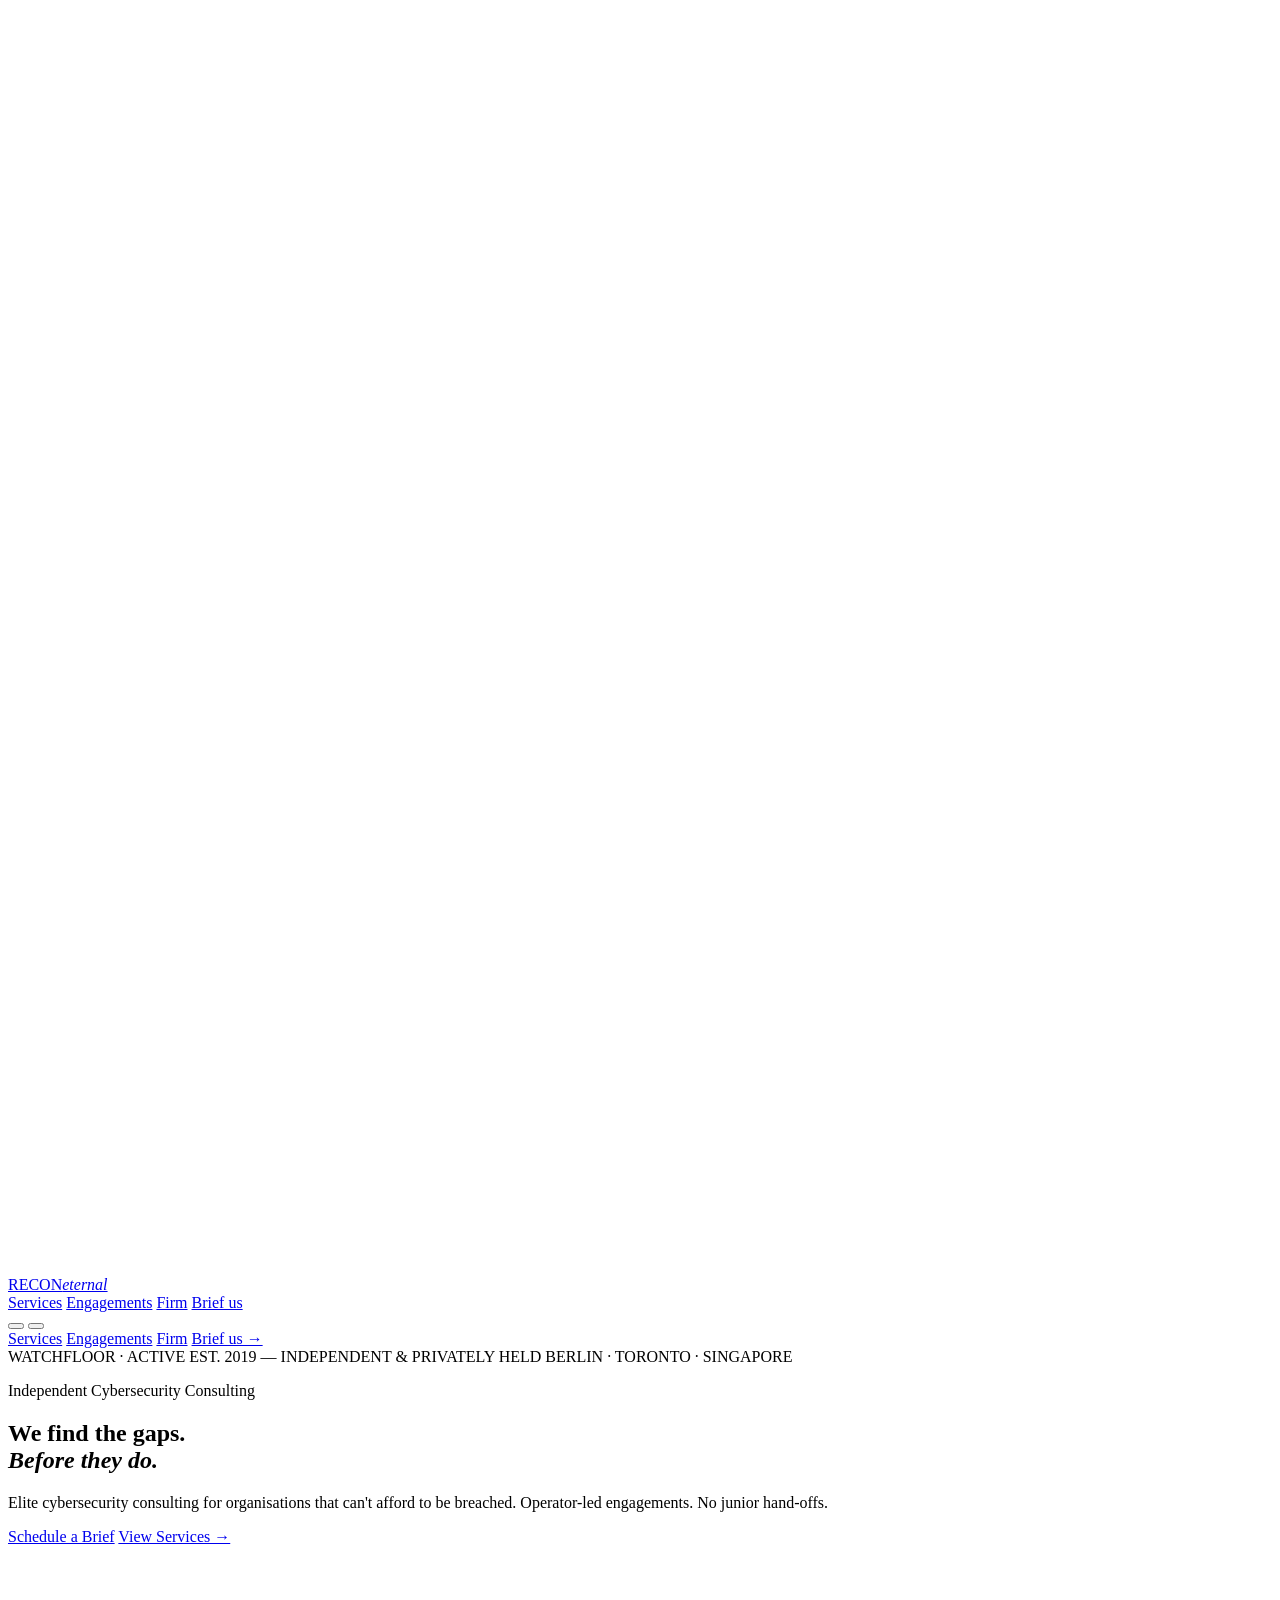
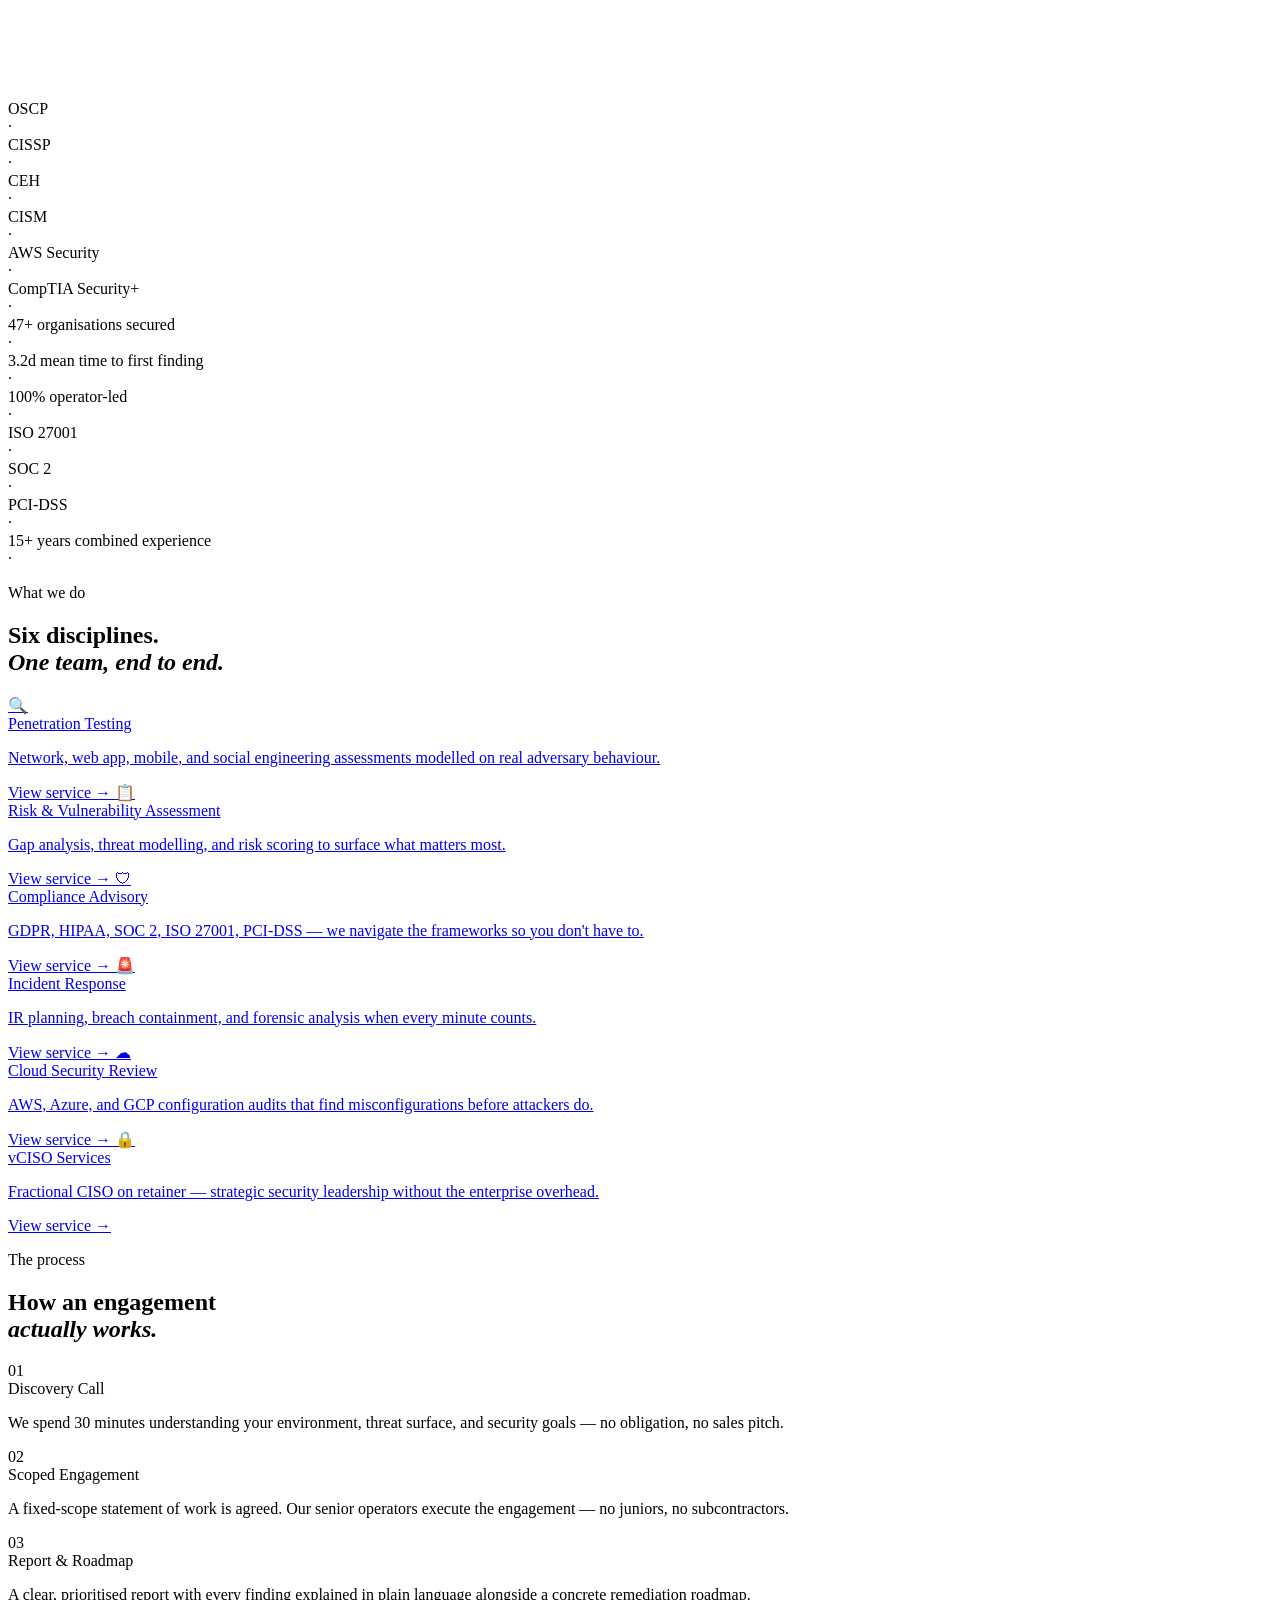
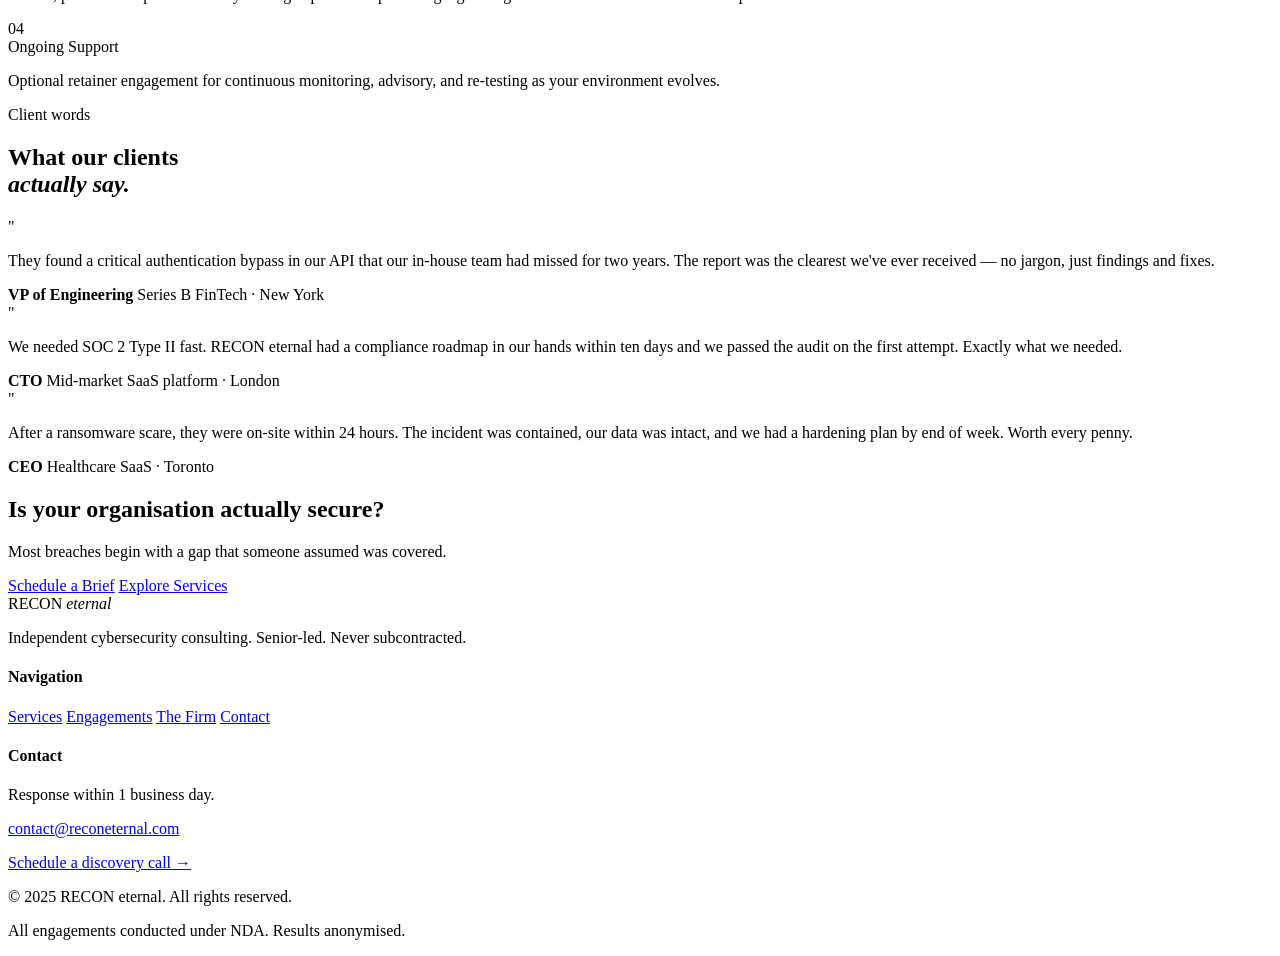
==== commit 2bdc8ec9: "Add files via upload" ====
--- a/index.html
+++ b/index.html
@@ -1,783 +1,411 @@
 <!DOCTYPE html>
 <html lang="en">
 <head>
-<meta charset="UTF-8">
-<meta name="viewport" content="width=device-width, initial-scale=1">
-<title>AxiomSec — Independent Cybersecurity Consulting</title>
-<link href="https://fonts.googleapis.com/css2?family=Space+Mono:wght@400;700&family=IBM+Plex+Sans:wght@300;400;500;600&display=swap" rel="stylesheet">
-<style>
-:root{--bg:#0a0f1e;--surface:#111827;--deep:#060b17;--cyan:#00e5ff;--red:#ff3c5f;--text:#e2e8f0;--muted:#64748b;--border:#1e293b}
-*{box-sizing:border-box;margin:0;padding:0}
-html{scroll-behavior:smooth}
-body{background:var(--bg);color:var(--text);font-family:'IBM Plex Sans',sans-serif;line-height:1.6;overflow-x:hidden}
-h1,h2,h3,.mono{font-family:'Space Mono',monospace}
-::-webkit-scrollbar{width:4px}
-::-webkit-scrollbar-track{background:var(--bg)}
-::-webkit-scrollbar-thumb{background:var(--border);border-radius:2px}
-
-/* NAV */
-nav{position:fixed;top:0;left:0;right:0;z-index:200;background:rgba(6,11,23,0.94);backdrop-filter:blur(14px);border-bottom:1px solid var(--border);padding:0 40px;display:flex;align-items:center;height:64px;gap:8px}
-.logo{font-family:'Space Mono',monospace;font-size:15px;font-weight:700;color:var(--text);text-decoration:none;display:flex;align-items:center;gap:10px;cursor:pointer;border:none;background:none}
-.logo-mark{width:30px;height:30px;border:1.5px solid var(--cyan);border-radius:5px;display:flex;align-items:center;justify-content:center;color:var(--cyan);font-size:14px}
-.nav-links{margin-left:auto;display:flex;align-items:center;gap:2px}
-.nl{background:none;border:none;color:var(--muted);font-family:'IBM Plex Sans',sans-serif;font-size:13px;padding:7px 14px;border-radius:4px;cursor:pointer;transition:color .2s,background .2s}
-.nl:hover,.nl.on{color:var(--text);background:rgba(255,255,255,0.05)}
-.nav-cta{margin-left:10px;background:var(--red);color:#fff;border:none;font-family:'Space Mono',monospace;font-size:12px;font-weight:700;padding:9px 18px;border-radius:4px;cursor:pointer;transition:opacity .2s,transform .15s;letter-spacing:.03em}
-.nav-cta:hover{opacity:.88;transform:translateY(-1px)}
-
-/* PAGES */
-.pg{display:none}
-.pg.on{display:block;animation:fi .25s ease}
-@keyframes fi{from{opacity:0;transform:translateY(6px)}to{opacity:1;transform:translateY(0)}}
-
-/* LAYOUT */
-.wrap{max-width:1100px;margin:0 auto;padding:0 40px}
-section{padding:80px 0}
-
-/* LABELS */
-.lbl{font-family:'Space Mono',monospace;font-size:10px;letter-spacing:.15em;color:var(--cyan);text-transform:uppercase;display:block;margin-bottom:12px}
-
-/* GRID */
-.g2{display:grid;grid-template-columns:1fr 1fr;gap:24px}
-.g3{display:grid;grid-template-columns:repeat(3,1fr);gap:24px}
-.g4{display:grid;grid-template-columns:repeat(auto-fit,minmax(210px,1fr));gap:20px}
-
-/* CARD */
-.card{background:var(--deep);border:1px solid var(--border);border-radius:8px;padding:26px;transition:border-color .25s,transform .25s}
-.card:hover{border-color:rgba(0,229,255,.35);transform:translateY(-3px)}
-
-/* BUTTONS */
-.btn{display:inline-flex;align-items:center;gap:8px;font-family:'Space Mono',monospace;font-size:12px;font-weight:700;padding:13px 26px;border-radius:4px;border:none;cursor:pointer;text-decoration:none;transition:opacity .2s,transform .15s;letter-spacing:.03em}
-.btn:hover{opacity:.88;transform:translateY(-1px)}
-.btn-c{background:var(--cyan);color:#0a0f1e}
-.btn-r{background:var(--red);color:#fff}
-.btn-o{background:transparent;color:var(--text);border:1px solid var(--border)}
-.btn-o:hover{border-color:var(--cyan);background:rgba(0,229,255,.05)}
-
-/* HERO */
-.hero{position:relative;min-height:100vh;display:flex;align-items:center;overflow:hidden;padding-top:64px}
-#hc{position:absolute;top:0;left:0;width:100%;height:100%;opacity:.38}
-.grid-over{position:absolute;inset:0;background-image:linear-gradient(rgba(0,229,255,.025) 1px,transparent 1px),linear-gradient(90deg,rgba(0,229,255,.025) 1px,transparent 1px);background-size:60px 60px;pointer-events:none}
-.hero-inner{position:relative;z-index:2;max-width:680px}
-.term{display:flex;align-items:center;gap:8px;font-family:'Space Mono',monospace;font-size:12px;color:var(--muted);margin-bottom:22px}
-.term-p{color:var(--cyan)}
-@keyframes blink{0%,100%{opacity:1}50%{opacity:0}}
-.cur{display:inline-block;width:7px;height:13px;background:var(--cyan);margin-left:3px;vertical-align:-2px;animation:blink 1.2s infinite}
-.eyebrow{display:flex;align-items:center;gap:10px;margin-bottom:24px}
-.eyebrow span{font-family:'Space Mono',monospace;font-size:10px;letter-spacing:.15em;color:var(--cyan)}
-.ey-line{width:36px;height:1px;background:var(--cyan);opacity:.5}
-.hero h1{font-size:clamp(36px,5vw,66px);font-weight:700;line-height:1.08;letter-spacing:-.025em;margin-bottom:22px}
-.ac{color:var(--cyan)}
-.ar{color:var(--red)}
-.hero-sub{font-size:17px;color:#94a3b8;max-width:510px;margin-bottom:40px;line-height:1.7}
-.hero-btns{display:flex;gap:14px;flex-wrap:wrap}
-
-/* TRUST BAR */
-.trust{background:var(--deep);border-top:1px solid var(--border);border-bottom:1px solid var(--border);padding:36px 0}
-.trust-in{display:flex;gap:40px;align-items:center;flex-wrap:wrap}
-.tstat .num{font-family:'Space Mono',monospace;font-size:28px;font-weight:700;color:var(--cyan);display:block}
-.tstat .desc{font-size:12px;color:var(--muted);margin-top:2px}
-.tdiv{width:1px;height:38px;background:var(--border);flex-shrink:0}
-.pills{display:flex;gap:7px;flex-wrap:wrap}
-.pill{font-family:'Space Mono',monospace;font-size:10px;letter-spacing:.04em;padding:4px 9px;border:1px solid rgba(0,229,255,.22);color:var(--cyan);border-radius:3px;background:rgba(0,229,255,.05)}
-
-/* SECTION HEADER */
-.sh{margin-bottom:48px}
-.sh h2{font-size:clamp(26px,3.5vw,42px);font-weight:700;letter-spacing:-.025em;line-height:1.12;margin-bottom:12px}
-.sh p{font-size:15px;color:#94a3b8;max-width:560px;line-height:1.7}
-
-/* SERVICE CARDS (home) */
-.svc{background:var(--deep);border:1px solid var(--border);border-radius:8px;padding:26px;transition:all .25s;cursor:pointer}
-.svc:hover{border-color:var(--cyan);transform:translateY(-4px);box-shadow:0 20px 40px rgba(0,0,0,.4)}
-.svc-ico{width:44px;height:44px;border-radius:6px;display:flex;align-items:center;justify-content:center;font-size:20px;margin-bottom:16px}
-.svc h3{font-family:'Space Mono',monospace;font-size:13px;font-weight:700;margin-bottom:9px}
-.svc p{font-size:13px;color:var(--muted);line-height:1.6}
-
-/* HOW IT WORKS */
-.steps{display:grid;grid-template-columns:repeat(4,1fr);position:relative;gap:0}
-.steps::before{content:'';position:absolute;top:23px;left:12.5%;right:12.5%;height:1px;background:linear-gradient(to right,transparent,rgba(0,229,255,.3),transparent)}
-.step{padding:0 16px;text-align:center}
-.snum{width:48px;height:48px;border-radius:50%;border:1.5px solid var(--cyan);display:flex;align-items:center;justify-content:center;font-family:'Space Mono',monospace;font-size:13px;font-weight:700;color:var(--cyan);margin:0 auto 18px;background:var(--bg);position:relative;z-index:1}
-.step h3{font-family:'Space Mono',monospace;font-size:12px;margin-bottom:7px}
-.step p{font-size:13px;color:var(--muted);line-height:1.6}
-
-/* TESTIMONIALS */
-.tcard{background:var(--deep);border:1px solid var(--border);border-radius:8px;padding:28px}
-.qm{font-family:'Space Mono',monospace;font-size:40px;color:var(--cyan);opacity:.25;line-height:.5;margin-bottom:14px;display:block}
-.ttext{font-size:14px;color:#94a3b8;line-height:1.75;margin-bottom:20px}
-.tauth{display:flex;align-items:center;gap:12px}
-.tav{width:36px;height:36px;border-radius:50%;background:var(--surface);border:1px solid var(--border);display:flex;align-items:center;justify-content:center;font-family:'Space Mono',monospace;font-size:10px;color:var(--cyan);flex-shrink:0}
-.aname{font-size:13px;font-weight:600}
-.aco{font-size:12px;color:var(--muted)}
-
-/* CTA BANNER */
-.cta-band{background:var(--deep);border-top:1px solid var(--border);border-bottom:1px solid var(--border);padding:84px 0;text-align:center;position:relative;overflow:hidden}
-.cta-band::before{content:'';position:absolute;top:50%;left:50%;transform:translate(-50%,-50%);width:700px;height:320px;background:radial-gradient(ellipse,rgba(0,229,255,.05) 0%,transparent 70%);pointer-events:none}
-.cta-band h2{font-size:clamp(28px,4vw,50px);margin-bottom:14px}
-.cta-band p{color:#94a3b8;font-size:16px;margin-bottom:36px}
-.cta-row{display:flex;gap:14px;justify-content:center;flex-wrap:wrap}
-
-/* FOOTER */
-footer{background:var(--deep);border-top:1px solid var(--border);padding:48px 0 24px}
-.fg{display:grid;grid-template-columns:2fr 1fr 1fr 1fr;gap:40px;margin-bottom:40px}
-.fb p{font-size:13px;color:var(--muted);margin-top:12px;line-height:1.65;max-width:260px}
-.fc h4{font-family:'Space Mono',monospace;font-size:10px;letter-spacing:.1em;margin-bottom:14px}
-.fc a{display:block;color:var(--muted);font-size:13px;text-decoration:none;margin-bottom:8px;cursor:pointer;transition:color .2s}
-.fc a:hover{color:var(--text)}
-.fbot{border-top:1px solid var(--border);padding-top:22px;display:flex;justify-content:space-between;align-items:center}
-.fbot p{font-size:12px;color:var(--muted)}
-
-/* PAGE HEADER */
-.ph{padding:120px 0 64px;background:var(--deep);border-bottom:1px solid var(--border)}
-.ph h1{font-size:clamp(30px,4vw,54px);margin-bottom:12px}
-.ph p{font-size:15px;color:#94a3b8;max-width:540px}
-
-/* SERVICE DETAIL CARDS */
-.sdc{background:var(--deep);border:1px solid var(--border);border-radius:8px;padding:30px;border-left:3px solid var(--cyan)}
-.sdc h3{font-family:'Space Mono',monospace;font-size:15px;margin-bottom:10px}
-.sdc p{font-size:14px;color:#94a3b8;line-height:1.7;margin-bottom:14px}
-.tags{display:flex;gap:6px;flex-wrap:wrap}
-.tag{font-family:'Space Mono',monospace;font-size:10px;padding:3px 8px;border:1px solid var(--border);border-radius:3px;color:var(--muted)}
-
-/* ENGAGEMENT */
-.ecard{background:var(--deep);border:1px solid var(--border);border-radius:8px;padding:32px;text-align:center}
-.ecard.ft{border-color:var(--cyan)}
-.ecard h3{font-family:'Space Mono',monospace;font-size:14px;margin-bottom:10px}
-.ecard p{font-size:13px;color:var(--muted);line-height:1.65}
-.badge{display:inline-block;font-family:'Space Mono',monospace;font-size:10px;letter-spacing:.04em;padding:3px 10px;background:rgba(0,229,255,.08);color:var(--cyan);border:1px solid rgba(0,229,255,.22);border-radius:3px;margin-bottom:12px}
-
-/* ABOUT */
-.mission{background:var(--deep);border:1px solid var(--border);border-left:3px solid var(--cyan);border-radius:8px;padding:36px}
-.mission blockquote{font-family:'Space Mono',monospace;font-size:17px;line-height:1.7;margin-bottom:18px}
-.mission p{font-size:14px;color:#94a3b8;line-height:1.75}
-.tcard-a{background:var(--deep);border:1px solid var(--border);border-radius:8px;padding:28px;text-align:center}
-.av{width:80px;height:80px;border-radius:50%;margin:0 auto 16px;background:var(--surface);border:2px solid var(--border);display:flex;align-items:center;justify-content:center;font-family:'Space Mono',monospace;font-size:22px;font-weight:700;color:var(--cyan)}
-.tcard-a h3{font-family:'Space Mono',monospace;font-size:13px;margin-bottom:3px}
-.trole{font-size:12px;color:var(--cyan);margin-bottom:12px}
-.tcard-a p{font-size:13px;color:var(--muted);line-height:1.65;margin-bottom:14px}
-.wpills{display:flex;gap:4px;flex-wrap:wrap;justify-content:center}
-.wg{display:grid;grid-template-columns:1fr 1fr;gap:14px}
-.wi{display:flex;align-items:flex-start;gap:13px;padding:18px;background:var(--deep);border:1px solid var(--border);border-radius:6px}
-.wchk{width:22px;height:22px;border-radius:50%;background:rgba(0,229,255,.08);border:1px solid var(--cyan);display:flex;align-items:center;justify-content:center;flex-shrink:0;color:var(--cyan);font-size:11px}
-.wi p{font-size:13px;color:#94a3b8;line-height:1.6}
-
-/* CASE STUDIES */
-.cscard{background:var(--deep);border:1px solid var(--border);border-radius:8px;overflow:hidden}
-.csh{padding:22px 24px;border-bottom:1px solid var(--border);display:flex;align-items:center;gap:12px}
-.csb{padding:24px;display:grid;grid-template-columns:repeat(3,1fr);gap:24px}
-.cfi-lbl{font-family:'Space Mono',monospace;font-size:10px;letter-spacing:.1em;color:var(--muted);margin-bottom:6px}
-.cfi p{font-size:13px;color:#94a3b8;line-height:1.65}
-.co{display:flex;align-items:flex-start;gap:9px;padding:10px 13px;background:rgba(0,229,255,.04);border:1px solid rgba(0,229,255,.13);border-radius:4px}
-.codot{width:6px;height:6px;border-radius:50%;background:var(--cyan);flex-shrink:0;margin-top:5px}
-.co p{font-size:13px;color:var(--text);line-height:1.6}
-.stat-row{display:grid;grid-template-columns:repeat(3,1fr);gap:22px}
-.scard{background:var(--deep);border:1px solid var(--border);border-radius:8px;padding:28px;text-align:center}
-.snum{font-family:'Space Mono',monospace;font-size:40px;font-weight:700;color:var(--cyan);display:block;margin-bottom:6px}
-.slbl{font-size:13px;color:var(--muted)}
-
-/* CONTACT */
-.cgrid{display:grid;grid-template-columns:1fr 1fr;gap:48px;align-items:start}
-.fg-row{display:grid;grid-template-columns:1fr 1fr;gap:16px}
-.fg-g{margin-bottom:18px}
-.fg-g label{font-family:'Space Mono',monospace;font-size:10px;letter-spacing:.1em;color:var(--muted);display:block;margin-bottom:7px}
-.fg-g input,.fg-g select,.fg-g textarea{width:100%;background:var(--deep);border:1px solid var(--border);color:var(--text);font-family:'IBM Plex Sans',sans-serif;font-size:14px;padding:11px 14px;border-radius:4px;outline:none;transition:border-color .2s;-webkit-appearance:none}
-.fg-g input:focus,.fg-g select:focus,.fg-g textarea:focus{border-color:var(--cyan)}
-.fg-g textarea{min-height:110px;resize:vertical}
-.fg-g select option{background:var(--deep)}
-.cicard{background:var(--deep);border:1px solid var(--border);border-radius:8px;padding:30px}
-.ci-item{display:flex;align-items:flex-start;gap:14px;margin-bottom:26px}
-.ci-ico{width:40px;height:40px;border-radius:6px;background:rgba(0,229,255,.05);border:1px solid rgba(0,229,255,.14);display:flex;align-items:center;justify-content:center;font-size:16px;flex-shrink:0}
-.ci-lbl{font-family:'Space Mono',monospace;font-size:10px;letter-spacing:.1em;color:var(--muted);margin-bottom:3px}
-.ci-val{font-size:14px;color:var(--text)}
-.fsuccess{display:none;text-align:center;padding:40px;background:var(--deep);border:1px solid rgba(0,229,255,.28);border-radius:8px}
-.fsuccess.on{display:block}
-.fsuccess h3{font-family:'Space Mono',monospace;color:var(--cyan);font-size:16px;margin-bottom:8px}
-.fsuccess p{color:var(--muted);font-size:14px}
-
-/* RESPONSIVE */
-@media(max-width:768px){
-  .wrap{padding:0 20px}
-  nav{padding:0 20px}
-  .g2,.g3,.steps,.wg,.cgrid,.csb,.stat-row,.fg,.fg-row{grid-template-columns:1fr}
-  .steps::before{display:none}
-  .trust-in{gap:20px}
-  .fg{gap:24px}
-  .hero h1{font-size:34px}
-  .nl{font-size:12px;padding:6px 10px}
-}
-</style>
+  <meta charset="UTF-8" />
+  <meta name="viewport" content="width=device-width, initial-scale=1.0" />
+  <meta name="description" content="RECON eternal — Independent cybersecurity consulting. Penetration testing, risk assessment, compliance advisory, and incident response for organisations that can't afford to be breached." />
+  <meta property="og:title" content="RECON eternal · Cybersecurity Consulting" />
+  <meta property="og:description" content="Elite cybersecurity consulting. Operator-led. Never subcontracted." />
+  <meta property="og:type" content="website" />
+  <title>RECON eternal · Cybersecurity Consulting</title>
+
+  <!-- Stylesheets: load order matters — base → theme → components → page -->
+  <link rel="stylesheet" href="css/base.css" />
+  <link rel="stylesheet" href="css/theme.css" />
+  <link rel="stylesheet" href="css/components.css" />
+  <link rel="stylesheet" href="css/home.css" />
+
+  <!-- Prevent flash of wrong theme before JS runs -->
+  <script>
+    (function(){
+      var t = localStorage.getItem('recon-theme');
+      if (t === 'light') document.documentElement.setAttribute('data-theme','light');
+    })();
+  </script>
 </head>
 <body>
 
-<!-- NAV -->
-<nav>
-  <button class="logo" onclick="sp('home')">
-    <div class="logo-mark">⬡</div>
-    AXIOM<span style="color:var(--cyan)">SEC</span>
-  </button>
-  <div class="nav-links">
-    <button class="nl on" onclick="sp('home')">Home</button>
-    <button class="nl" onclick="sp('services')">Services</button>
-    <button class="nl" onclick="sp('about')">About</button>
-    <button class="nl" onclick="sp('cases')">Case Studies</button>
-    <button class="nl" onclick="sp('contact')">Contact</button>
-    <button class="nav-cta" onclick="sp('contact')">Book Free Call →</button>
+  <!-- ═══════════════════════════════════════
+       SITE NAVIGATION
+       Fixed top bar: logo, links, theme toggle
+       ═══════════════════════════════════════ -->
+  <header class="site-nav" role="banner">
+    <div class="nav-inner">
+
+      <!-- Logo wordmark -->
+      <a href="index.html" class="nav-logo" aria-label="RECON eternal — home">
+        <!-- Network node logo mark SVG -->
+        <svg viewBox="0 0 32 32" fill="none" xmlns="http://www.w3.org/2000/svg" aria-hidden="true">
+          <circle cx="16" cy="8"  r="3" fill="var(--accent)" opacity="0.9"/>
+          <circle cx="8"  cy="24" r="3" fill="var(--accent)" opacity="0.6"/>
+          <circle cx="24" cy="24" r="3" fill="var(--accent)" opacity="0.6"/>
+          <circle cx="16" cy="16" r="2" fill="var(--text-3)" opacity="0.5"/>
+          <line x1="16" y1="8"  x2="16" y2="16" stroke="var(--accent)" stroke-width="1" opacity="0.4"/>
+          <line x1="16" y1="16" x2="8"  y2="24" stroke="var(--accent)" stroke-width="1" opacity="0.4"/>
+          <line x1="16" y1="16" x2="24" y2="24" stroke="var(--accent)" stroke-width="1" opacity="0.4"/>
+          <line x1="8"  y1="24" x2="24" y2="24" stroke="var(--accent)" stroke-width="1" opacity="0.2"/>
+        </svg>
+        <span class="nav-wordmark">RECON<em>eternal</em></span>
+      </a>
+
+      <!-- Desktop navigation links -->
+      <nav class="nav-links" aria-label="Primary navigation">
+        <a href="services.html">Services</a>
+        <a href="engagements.html">Engagements</a>
+        <a href="about.html">Firm</a>
+        <a href="contact.html" class="nav-cta">Brief us</a>
+      </nav>
+
+      <!-- Right-side controls: theme toggle + mobile menu -->
+      <div class="nav-controls">
+        <button class="theme-toggle" aria-label="Switch theme" title="Toggle dark/light theme">
+          <!-- Icon injected by theme.js -->
+        </button>
+        <button class="nav-hamburger" aria-label="Open menu" aria-expanded="false">
+          <span></span><span></span><span></span>
+        </button>
+      </div>
+    </div>
+  </header>
+
+  <!-- Mobile navigation drawer (hidden by default) -->
+  <nav class="nav-drawer" aria-label="Mobile navigation">
+    <a href="services.html">Services</a>
+    <a href="engagements.html">Engagements</a>
+    <a href="about.html">Firm</a>
+    <a href="contact.html">Brief us →</a>
+  </nav>
+
+  <!-- ═══════════════════════════════════════
+       META STRIP
+       Thin info bar showing firm status
+       ═══════════════════════════════════════ -->
+  <div class="meta-strip" aria-hidden="true">
+    <span><span class="meta-live"></span> WATCHFLOOR · ACTIVE</span>
+    <span class="meta-mid">EST. 2019 — INDEPENDENT &amp; PRIVATELY HELD</span>
+    <span>BERLIN · TORONTO · SINGAPORE</span>
   </div>
-</nav>
-
-<!-- ===== HOME ===== -->
-<div id="pg-home" class="pg on">
-
-  <!-- HERO -->
-  <section class="hero">
-    <canvas id="hc"></canvas>
-    <div class="grid-over"></div>
-    <div class="wrap">
-      <div class="hero-inner">
-        <div class="term">
-          <span class="term-p">$</span>
-          <span>axiomsec --scan --target your-network<span class="cur"></span></span>
-        </div>
-        <div class="eyebrow">
-          <div class="ey-line"></div>
-          <span>INDEPENDENT CYBERSECURITY CONSULTING</span>
-        </div>
-        <h1>We Find the Gaps.<br><span class="ar">Before</span> They <span class="ac">Do.</span></h1>
-        <p class="hero-sub">Elite cybersecurity consulting for businesses that can't afford to be breached. Senior-level expertise. No enterprise overhead.</p>
-        <div class="hero-btns">
-          <button class="btn btn-r" onclick="sp('contact')">Get a Free Assessment →</button>
-          <button class="btn btn-o" onclick="sp('services')">See Our Services</button>
+
+  <!-- ═══════════════════════════════════════
+       MAIN PAGE CONTENT
+       ═══════════════════════════════════════ -->
+  <main class="page-body">
+
+    <!-- ───────────────────────────────────
+         HERO SECTION
+         Headline + sub + CTAs + network graph
+         ─────────────────────────────────── -->
+    <section class="hero section">
+      <div class="container">
+        <div class="hero" style="padding:0">
+
+          <!-- Hero left: text -->
+          <div class="hero-text">
+            <p class="hero-eyebrow reveal">Independent Cybersecurity Consulting</p>
+
+            <h1 class="hero-headline reveal delay-1">
+              We find the gaps.<br>
+              <em>Before they do.</em>
+            </h1>
+
+            <p class="hero-sub reveal delay-2">
+              Elite cybersecurity consulting for organisations that can't afford
+              to be breached. Operator-led engagements. No junior hand-offs.
+            </p>
+
+            <!-- CTA buttons (no free offers — drives consultation calls) -->
+            <div class="hero-actions reveal delay-3">
+              <a href="contact.html" class="btn-primary">Schedule a Brief</a>
+              <a href="services.html" class="btn-ghost">View Services →</a>
+            </div>
+          </div>
+
+          <!-- Hero right: animated network graph canvas -->
+          <div class="hero-graph reveal delay-2">
+            <canvas id="hero-canvas" aria-hidden="true"></canvas>
+          </div>
+
+        </div>
+      </div>
+    </section>
+
+    <!-- ───────────────────────────────────
+         TRUST BAR
+         Scrolling ticker: certifications + stats
+         ─────────────────────────────────── -->
+    <div class="trust-bar">
+      <div class="ticker-track" aria-label="Certifications and statistics">
+        <div class="ticker-inner">
+          <!-- Certification badges -->
+          <div class="ticker-item"><span class="ti-badge">OSCP</span></div>
+          <span class="ticker-sep">·</span>
+          <div class="ticker-item"><span class="ti-badge">CISSP</span></div>
+          <span class="ticker-sep">·</span>
+          <div class="ticker-item"><span class="ti-badge">CEH</span></div>
+          <span class="ticker-sep">·</span>
+          <div class="ticker-item"><span class="ti-badge">CISM</span></div>
+          <span class="ticker-sep">·</span>
+          <div class="ticker-item"><span class="ti-badge">AWS Security</span></div>
+          <span class="ticker-sep">·</span>
+          <div class="ticker-item"><span class="ti-badge">CompTIA Security+</span></div>
+          <span class="ticker-sep">·</span>
+          <!-- Key stats -->
+          <div class="ticker-item">
+            <span class="ti-stat">47+</span>
+            <span class="ti-label">organisations secured</span>
+          </div>
+          <span class="ticker-sep">·</span>
+          <div class="ticker-item">
+            <span class="ti-stat">3.2d</span>
+            <span class="ti-label">mean time to first finding</span>
+          </div>
+          <span class="ticker-sep">·</span>
+          <div class="ticker-item">
+            <span class="ti-stat">100%</span>
+            <span class="ti-label">operator-led</span>
+          </div>
+          <span class="ticker-sep">·</span>
+          <div class="ticker-item"><span class="ti-badge">ISO 27001</span></div>
+          <span class="ticker-sep">·</span>
+          <div class="ticker-item"><span class="ti-badge">SOC 2</span></div>
+          <span class="ticker-sep">·</span>
+          <div class="ticker-item"><span class="ti-badge">PCI-DSS</span></div>
+          <span class="ticker-sep">·</span>
+          <div class="ticker-item">
+            <span class="ti-stat">15+</span>
+            <span class="ti-label">years combined experience</span>
+          </div>
+          <span class="ticker-sep">·</span>
         </div>
       </div>
     </div>
-  </section>
-
-  <!-- TRUST BAR -->
-  <div class="trust">
-    <div class="wrap">
-      <div class="trust-in">
-        <div class="tstat"><span class="num">15+</span><span class="desc">Years Combined Experience</span></div>
-        <div class="tdiv"></div>
-        <div class="tstat"><span class="num">200+</span><span class="desc">Clients Secured</span></div>
-        <div class="tdiv"></div>
-        <div class="tstat"><span class="num">500+</span><span class="desc">Audits Completed</span></div>
-        <div class="tdiv"></div>
-        <div>
-          <div style="font-family:'Space Mono',monospace;font-size:10px;letter-spacing:.1em;color:var(--muted);margin-bottom:8px">CERTIFICATIONS HELD</div>
-          <div class="pills">
-            <span class="pill">CISSP</span><span class="pill">OSCP</span><span class="pill">CEH</span>
-            <span class="pill">CISM</span><span class="pill">CompTIA Sec+</span><span class="pill">AWS Security</span>
-          </div>
-        </div>
-      </div>
+
+    <!-- ───────────────────────────────────
+         SERVICES SNAPSHOT
+         6-card grid linking to services page
+         ─────────────────────────────────── -->
+    <section class="services-snapshot section">
+      <div class="container">
+
+        <p class="section-label reveal">What we do</p>
+        <h2 class="display-lg reveal delay-1">
+          Six disciplines.<br>
+          <em class="editorial">One team, end to end.</em>
+        </h2>
+
+        <!-- Service cards grid -->
+        <div class="services-grid">
+
+          <!-- Penetration Testing -->
+          <a href="services.html#pentest" class="svc-snap-card reveal">
+            <span class="svc-snap-icon">🔍</span>
+            <div class="svc-snap-name">Penetration Testing</div>
+            <p class="svc-snap-desc">Network, web app, mobile, and social engineering assessments modelled on real adversary behaviour.</p>
+            <span class="svc-snap-arrow">View service →</span>
+          </a>
+
+          <!-- Risk Assessment -->
+          <a href="services.html#risk" class="svc-snap-card reveal delay-1">
+            <span class="svc-snap-icon">📋</span>
+            <div class="svc-snap-name">Risk &amp; Vulnerability Assessment</div>
+            <p class="svc-snap-desc">Gap analysis, threat modelling, and risk scoring to surface what matters most.</p>
+            <span class="svc-snap-arrow">View service →</span>
+          </a>
+
+          <!-- Compliance -->
+          <a href="services.html#compliance" class="svc-snap-card reveal delay-2">
+            <span class="svc-snap-icon">🛡</span>
+            <div class="svc-snap-name">Compliance Advisory</div>
+            <p class="svc-snap-desc">GDPR, HIPAA, SOC 2, ISO 27001, PCI-DSS — we navigate the frameworks so you don't have to.</p>
+            <span class="svc-snap-arrow">View service →</span>
+          </a>
+
+          <!-- Incident Response -->
+          <a href="services.html#ir" class="svc-snap-card reveal delay-3">
+            <span class="svc-snap-icon">🚨</span>
+            <div class="svc-snap-name">Incident Response</div>
+            <p class="svc-snap-desc">IR planning, breach containment, and forensic analysis when every minute counts.</p>
+            <span class="svc-snap-arrow">View service →</span>
+          </a>
+
+          <!-- Cloud Security -->
+          <a href="services.html#cloud" class="svc-snap-card reveal delay-4">
+            <span class="svc-snap-icon">☁</span>
+            <div class="svc-snap-name">Cloud Security Review</div>
+            <p class="svc-snap-desc">AWS, Azure, and GCP configuration audits that find misconfigurations before attackers do.</p>
+            <span class="svc-snap-arrow">View service →</span>
+          </a>
+
+          <!-- vCISO -->
+          <a href="services.html#vciso" class="svc-snap-card reveal delay-5">
+            <span class="svc-snap-icon">🔒</span>
+            <div class="svc-snap-name">vCISO Services</div>
+            <p class="svc-snap-desc">Fractional CISO on retainer — strategic security leadership without the enterprise overhead.</p>
+            <span class="svc-snap-arrow">View service →</span>
+          </a>
+
+        </div>
+      </div>
+    </section>
+
+    <!-- ───────────────────────────────────
+         ENGAGEMENT PROCESS
+         4-step numbered timeline
+         ─────────────────────────────────── -->
+    <section class="process-section section">
+      <div class="container">
+
+        <p class="section-label reveal">The process</p>
+        <h2 class="display-lg reveal delay-1">
+          How an engagement<br>
+          <em class="editorial">actually works.</em>
+        </h2>
+
+        <!-- 4-step timeline -->
+        <div class="process-steps">
+
+          <div class="process-step reveal">
+            <div class="step-num">01</div>
+            <div class="step-title">Discovery Call</div>
+            <p class="step-desc">We spend 30 minutes understanding your environment, threat surface, and security goals — no obligation, no sales pitch.</p>
+          </div>
+
+          <div class="process-step reveal delay-1">
+            <div class="step-num">02</div>
+            <div class="step-title">Scoped Engagement</div>
+            <p class="step-desc">A fixed-scope statement of work is agreed. Our senior operators execute the engagement — no juniors, no subcontractors.</p>
+          </div>
+
+          <div class="process-step reveal delay-2">
+            <div class="step-num">03</div>
+            <div class="step-title">Report &amp; Roadmap</div>
+            <p class="step-desc">A clear, prioritised report with every finding explained in plain language alongside a concrete remediation roadmap.</p>
+          </div>
+
+          <div class="process-step reveal delay-3">
+            <div class="step-num">04</div>
+            <div class="step-title">Ongoing Support</div>
+            <p class="step-desc">Optional retainer engagement for continuous monitoring, advisory, and re-testing as your environment evolves.</p>
+          </div>
+
+        </div>
+      </div>
+    </section>
+
+    <!-- ───────────────────────────────────
+         TESTIMONIALS
+         3 client quotes (anonymised where under NDA)
+         ─────────────────────────────────── -->
+    <section class="testimonials-section section">
+      <div class="container">
+
+        <p class="section-label reveal">Client words</p>
+        <h2 class="display-lg reveal delay-1">
+          What our clients<br>
+          <em class="editorial">actually say.</em>
+        </h2>
+
+        <div class="testimonials-grid">
+
+          <!-- Testimonial 1 -->
+          <div class="testimonial-card reveal">
+            <div class="testimonial-quote">"</div>
+            <p class="testimonial-text">
+              They found a critical authentication bypass in our API that our in-house team had missed for two years. The report was the clearest we've ever received — no jargon, just findings and fixes.
+            </p>
+            <div class="testimonial-author">
+              <strong>VP of Engineering</strong>
+              Series B FinTech · New York
+            </div>
+          </div>
+
+          <!-- Testimonial 2 -->
+          <div class="testimonial-card reveal delay-1">
+            <div class="testimonial-quote">"</div>
+            <p class="testimonial-text">
+              We needed SOC 2 Type II fast. RECON eternal had a compliance roadmap in our hands within ten days and we passed the audit on the first attempt. Exactly what we needed.
+            </p>
+            <div class="testimonial-author">
+              <strong>CTO</strong>
+              Mid-market SaaS platform · London
+            </div>
+          </div>
+
+          <!-- Testimonial 3 -->
+          <div class="testimonial-card reveal delay-2">
+            <div class="testimonial-quote">"</div>
+            <p class="testimonial-text">
+              After a ransomware scare, they were on-site within 24 hours. The incident was contained, our data was intact, and we had a hardening plan by end of week. Worth every penny.
+            </p>
+            <div class="testimonial-author">
+              <strong>CEO</strong>
+              Healthcare SaaS · Toronto
+            </div>
+          </div>
+
+        </div>
+      </div>
+    </section>
+
+    <!-- ───────────────────────────────────
+         CTA BANNER
+         High-contrast conversion block
+         ─────────────────────────────────── -->
+    <section class="cta-banner">
+      <div class="container">
+        <h2 class="cta-headline reveal">Is your organisation actually secure?</h2>
+        <p class="cta-sub reveal delay-1">Most breaches begin with a gap that someone assumed was covered.</p>
+        <div class="cta-actions reveal delay-2">
+          <a href="contact.html" class="btn-primary">Schedule a Brief</a>
+          <a href="services.html" class="btn-ghost">Explore Services</a>
+        </div>
+      </div>
+    </section>
+
+  </main>
+
+  <!-- ═══════════════════════════════════════
+       SITE FOOTER
+       ═══════════════════════════════════════ -->
+  <footer class="site-footer">
+    <div class="footer-inner">
+
+      <!-- Brand column -->
+      <div class="footer-brand">
+        <div class="footer-wordmark">RECON <em>eternal</em></div>
+        <p>Independent cybersecurity consulting. Senior-led. Never subcontracted.</p>
+      </div>
+
+      <!-- Navigation column -->
+      <div class="footer-nav">
+        <h4>Navigation</h4>
+        <a href="services.html">Services</a>
+        <a href="engagements.html">Engagements</a>
+        <a href="about.html">The Firm</a>
+        <a href="contact.html">Contact</a>
+      </div>
+
+      <!-- Contact column -->
+      <div class="footer-contact">
+        <h4>Contact</h4>
+        <p>Response within 1 business day.</p>
+        <p><a href="mailto:contact@reconeternal.com">contact@reconeternal.com</a></p>
+        <p><a href="contact.html">Schedule a discovery call →</a></p>
+      </div>
+
     </div>
-  </div>
-
-  <!-- SERVICES SNAPSHOT -->
-  <section>
-    <div class="wrap">
-      <div class="sh">
-        <span class="lbl">WHAT WE DO</span>
-        <h2>Protection at Every Layer</h2>
-        <p>Comprehensive cybersecurity services tailored to your threat surface — whether you're a startup or a scaling enterprise.</p>
-      </div>
-      <div class="g4">
-        <div class="svc" onclick="sp('services')">
-          <div class="svc-ico" style="background:rgba(0,229,255,.07);border:1px solid rgba(0,229,255,.18)">🔍</div>
-          <h3>Penetration Testing</h3>
-          <p>Network, web app, mobile, and social engineering assessments by certified red teamers.</p>
-        </div>
-        <div class="svc" onclick="sp('services')">
-          <div class="svc-ico" style="background:rgba(255,60,95,.07);border:1px solid rgba(255,60,95,.18)">📋</div>
-          <h3>Risk Assessment</h3>
-          <p>Gap analysis, threat modeling, and risk scoring to prioritize your security investments.</p>
-        </div>
-        <div class="svc" onclick="sp('services')">
-          <div class="svc-ico" style="background:rgba(167,139,250,.07);border:1px solid rgba(167,139,250,.18)">🛡</div>
-          <h3>Compliance Advisory</h3>
-          <p>GDPR, HIPAA, SOC 2, ISO 27001, and PCI-DSS guidance from scoping to passing audit.</p>
-        </div>
-        <div class="svc" onclick="sp('services')">
-          <div class="svc-ico" style="background:rgba(251,191,36,.07);border:1px solid rgba(251,191,36,.18)">🚨</div>
-          <h3>Incident Response</h3>
-          <p>Rapid breach containment, forensic investigation, and recovery planning.</p>
-        </div>
-        <div class="svc" onclick="sp('services')">
-          <div class="svc-ico" style="background:rgba(52,211,153,.07);border:1px solid rgba(52,211,153,.18)">☁️</div>
-          <h3>Cloud Security</h3>
-          <p>Deep-dive configuration audits for AWS, Azure, and GCP environments.</p>
-        </div>
-        <div class="svc" onclick="sp('services')">
-          <div class="svc-ico" style="background:rgba(96,165,250,.07);border:1px solid rgba(96,165,250,.18)">🔒</div>
-          <h3>vCISO Services</h3>
-          <p>Fractional CISO on retainer — senior security leadership without the full-time cost.</p>
-        </div>
-      </div>
+
+    <!-- Footer bottom bar -->
+    <div class="footer-bottom">
+      <p>© 2025 RECON eternal. All rights reserved.</p>
+      <p>All engagements conducted under NDA. Results anonymised.</p>
     </div>
-  </section>
-
-  <!-- HOW IT WORKS -->
-  <section style="background:var(--deep);border-top:1px solid var(--border);border-bottom:1px solid var(--border)">
-    <div class="wrap">
-      <div class="sh" style="text-align:center">
-        <span class="lbl" style="text-align:center">THE PROCESS</span>
-        <h2>Simple. Transparent. Effective.</h2>
-        <p style="margin:0 auto">No jargon, no runarounds. Here's exactly how an engagement goes, from first contact to final report.</p>
-      </div>
-      <div class="steps">
-        <div class="step">
-          <div class="snum">01</div>
-          <h3>Free Consultation</h3>
-          <p>A 30-minute call to understand your environment, risks, and goals — no commitment needed.</p>
-        </div>
-        <div class="step">
-          <div class="snum">02</div>
-          <h3>Scoped Assessment</h3>
-          <p>We define scope, methodology, and timeline — then execute the audit with precision.</p>
-        </div>
-        <div class="step">
-          <div class="snum">03</div>
-          <h3>Report & Roadmap</h3>
-          <p>Clear findings with a prioritized remediation plan — not just a list of CVEs.</p>
-        </div>
-        <div class="step">
-          <div class="snum">04</div>
-          <h3>Ongoing Support</h3>
-          <p>Optional retainer for continuous monitoring, advisory, and ongoing program support.</p>
-        </div>
-      </div>
-    </div>
-  </section>
-
-  <!-- TESTIMONIALS -->
-  <section>
-    <div class="wrap">
-      <div class="sh">
-        <span class="lbl">CLIENT FEEDBACK</span>
-        <h2>Trusted by Businesses<br>That Can't Afford Risk</h2>
-      </div>
-      <div class="g3">
-        <div class="tcard">
-          <span class="qm">"</span>
-          <p class="ttext">AxiomSec found 3 critical vulnerabilities in our payment flow that our internal team had missed for months. Their report was clear, actionable, and didn't talk down to us.</p>
-          <div class="tauth">
-            <div class="tav">JR</div>
-            <div><div class="aname">James R.</div><div class="aco">CTO — Series B FinTech, NYC</div></div>
-          </div>
-        </div>
-        <div class="tcard">
-          <span class="qm">"</span>
-          <p class="ttext">We were 6 weeks from our SOC 2 audit and completely unprepared. AxiomSec got us across the line. We passed on our first attempt — couldn't have done it without them.</p>
-          <div class="tauth">
-            <div class="tav">SL</div>
-            <div><div class="aname">Sarah L.</div><div class="aco">COO — SaaS Platform, Austin</div></div>
-          </div>
-        </div>
-        <div class="tcard">
-          <span class="qm">"</span>
-          <p class="ttext">Unlike the big firms, we always had a senior engineer on the call — not a junior. Communication was direct and turnaround was fast. We'll use them again.</p>
-          <div class="tauth">
-            <div class="tav">MK</div>
-            <div><div class="aname">Marcus K.</div><div class="aco">VP Engineering — Healthcare Tech</div></div>
-          </div>
-        </div>
-      </div>
-    </div>
-  </section>
-
-  <!-- CTA BAND -->
-  <div class="cta-band">
-    <div class="wrap">
-      <span class="lbl" style="text-align:center">GET STARTED</span>
-      <h2>Is Your Business <span class="ar">Actually</span> Secure?</h2>
-      <p>Most breaches exploit known vulnerabilities. We find them first — before the bad actors do.</p>
-      <div class="cta-row">
-        <button class="btn btn-r" onclick="sp('contact')">Book a Free 30-Min Call →</button>
-        <button class="btn btn-o" onclick="sp('contact')">Send Us a Message</button>
-      </div>
-    </div>
-  </div>
-
-</div><!-- /home -->
-
-<!-- ===== SERVICES ===== -->
-<div id="pg-services" class="pg">
-  <div class="ph">
-    <div class="wrap">
-      <span class="lbl">OUR SERVICES</span>
-      <h1>What We Do</h1>
-      <p>Tailored cybersecurity solutions for every threat surface — from web applications to cloud infrastructure to your own employees.</p>
-    </div>
-  </div>
-
-  <section>
-    <div class="wrap">
-      <div style="display:flex;flex-direction:column;gap:14px">
-        <div class="sdc">
-          <div style="display:flex;align-items:center;gap:12px;margin-bottom:10px"><span style="font-size:22px">🔍</span><h3>Penetration Testing</h3></div>
-          <p>We simulate real-world attacks against your systems to find vulnerabilities before malicious actors do. Every pentest is fully scoped, documented, and followed by a prioritized remediation report.</p>
-          <div class="tags"><span class="tag">Network Pentest</span><span class="tag">Web App Testing</span><span class="tag">Mobile Testing</span><span class="tag">Social Engineering</span><span class="tag">Physical Security</span></div>
-        </div>
-        <div class="sdc" style="border-left-color:var(--red)">
-          <div style="display:flex;align-items:center;gap:12px;margin-bottom:10px"><span style="font-size:22px">📋</span><h3>Risk & Vulnerability Assessment</h3></div>
-          <p>A systematic review of your attack surface, existing controls, and security gaps. We produce a risk-scored roadmap so you know exactly where to focus your budget and effort.</p>
-          <div class="tags"><span class="tag">Gap Analysis</span><span class="tag">Threat Modeling</span><span class="tag">Risk Scoring</span><span class="tag">Asset Inventory</span></div>
-        </div>
-        <div class="sdc" style="border-left-color:#a78bfa">
-          <div style="display:flex;align-items:center;gap:12px;margin-bottom:10px"><span style="font-size:22px">🛡</span><h3>Compliance Advisory</h3></div>
-          <p>Navigate complex regulatory requirements with experienced guidance. We've helped businesses achieve compliance faster and at lower cost than traditional consulting firms.</p>
-          <div class="tags"><span class="tag">GDPR</span><span class="tag">HIPAA</span><span class="tag">SOC 2 Type II</span><span class="tag">ISO 27001</span><span class="tag">PCI-DSS</span></div>
-        </div>
-        <div class="sdc" style="border-left-color:#fbbf24">
-          <div style="display:flex;align-items:center;gap:12px;margin-bottom:10px"><span style="font-size:22px">🚨</span><h3>Incident Response</h3></div>
-          <p>When something goes wrong, response time is everything. We provide rapid breach containment, forensic investigation, and a post-incident plan to prevent recurrence.</p>
-          <div class="tags"><span class="tag">IR Planning</span><span class="tag">Breach Containment</span><span class="tag">Digital Forensics</span><span class="tag">Recovery Planning</span></div>
-        </div>
-        <div class="sdc" style="border-left-color:#34d399">
-          <div style="display:flex;align-items:center;gap:12px;margin-bottom:10px"><span style="font-size:22px">☁️</span><h3>Cloud Security Review</h3></div>
-          <p>Misconfigured cloud environments are a leading cause of data breaches. We audit your AWS, Azure, or GCP setup against CIS Benchmarks and your own risk tolerance.</p>
-          <div class="tags"><span class="tag">AWS</span><span class="tag">Azure</span><span class="tag">GCP</span><span class="tag">CIS Benchmarks</span><span class="tag">IAM Review</span></div>
-        </div>
-        <div class="sdc" style="border-left-color:#f97316">
-          <div style="display:flex;align-items:center;gap:12px;margin-bottom:10px"><span style="font-size:22px">🎓</span><h3>Security Awareness Training</h3></div>
-          <p>Your employees are the most targeted attack vector. We run phishing simulations, live workshops, and tailored programs to turn your team into a security asset.</p>
-          <div class="tags"><span class="tag">Phishing Simulations</span><span class="tag">Workshops</span><span class="tag">Policy Training</span></div>
-        </div>
-        <div class="sdc" style="border-left-color:#60a5fa">
-          <div style="display:flex;align-items:center;gap:12px;margin-bottom:10px"><span style="font-size:22px">🔒</span><h3>vCISO Services</h3></div>
-          <p>Get a senior CISO on retainer without the $300k/year salary. We provide strategic security leadership, vendor management, board reporting, and program oversight.</p>
-          <div class="tags"><span class="tag">Security Strategy</span><span class="tag">Board Reporting</span><span class="tag">Vendor Assessment</span><span class="tag">Retainer</span></div>
-        </div>
-      </div>
-
-      <!-- ENGAGEMENT MODELS -->
-      <div style="margin-top:72px">
-        <div class="sh">
-          <span class="lbl">HOW TO WORK WITH US</span>
-          <h2>Engagement Models</h2>
-          <p>We structure engagements to fit your needs — whether you need a one-time audit or an ongoing security partner.</p>
-        </div>
-        <div class="g3">
-          <div class="ecard">
-            <div style="font-size:30px;margin-bottom:14px">📌</div>
-            <h3>One-Time Project</h3>
-            <p>Fixed scope. Fixed fee. Ideal for a specific audit, pentest, or compliance review. You know exactly what you're getting.</p>
-          </div>
-          <div class="ecard ft">
-            <div class="badge">MOST POPULAR</div>
-            <div style="font-size:30px;margin-bottom:14px">🔄</div>
-            <h3>Monthly Retainer</h3>
-            <p>Ongoing security support, monitoring, and advisory. Best for growing companies that need a security partner — not just a vendor.</p>
-          </div>
-          <div class="ecard">
-            <div style="font-size:30px;margin-bottom:14px">⚡</div>
-            <h3>Emergency Response</h3>
-            <p>Rapid-response for active incidents. We move fast when it matters. Available 24/7 for retainer clients.</p>
-          </div>
-        </div>
-        <div style="text-align:center;margin-top:32px">
-          <p style="color:var(--muted);font-size:14px;margin-bottom:16px">Not sure which model fits? Let's talk through it.</p>
-          <button class="btn btn-r" onclick="sp('contact')">Book a Free Call →</button>
-        </div>
-      </div>
-    </div>
-  </section>
-</div><!-- /services -->
-
-<!-- ===== ABOUT ===== -->
-<div id="pg-about" class="pg">
-  <div class="ph">
-    <div class="wrap">
-      <span class="lbl">ABOUT THE FIRM</span>
-      <h1>Security Without<br>the Enterprise Price Tag</h1>
-      <p>We're an independent firm built on one belief: elite security expertise shouldn't be reserved for Fortune 500 companies.</p>
-    </div>
-  </div>
-
-  <section>
-    <div class="wrap">
-      <div class="sh"><span class="lbl">OUR MISSION</span><h2>Why We Do This</h2></div>
-      <div class="mission" style="margin-bottom:64px">
-        <blockquote>"We believe security shouldn't be a privilege only enterprises can afford."</blockquote>
-        <p>We left big firms because we were tired of watching mid-market companies get handed watered-down reports written by junior analysts — then sent an invoice for $200,000. AxiomSec was built to give smaller businesses access to the same caliber of thinking: senior talent, direct communication, and honest findings — without enterprise overhead.</p>
-        <p style="margin-top:12px">Our values are simple: transparency in findings, no-fluff reporting, and client education. We don't just hand you a list of vulnerabilities — we make sure you understand each one and know exactly how to fix it.</p>
-      </div>
-
-      <div class="sh"><span class="lbl">THE TEAM</span><h2>Who Works on Your Project</h2><p>Unlike large firms, you always know who's working on your engagement. No junior hand-offs. No account managers in the middle.</p></div>
-      <div class="g3" style="margin-bottom:64px">
-        <div class="tcard-a">
-          <div class="av">AM</div>
-          <h3>Alex Morgan</h3>
-          <div class="trole">Founder & Lead Pentester</div>
-          <p>12 years in offensive security, including roles at a top-tier federal contractor and two Fortune 100 companies. Alex leads all red team and penetration testing engagements.</p>
-          <div class="wpills"><span class="pill">OSCP</span><span class="pill">CISSP</span><span class="pill">CEH</span></div>
-        </div>
-        <div class="tcard-a">
-          <div class="av">SC</div>
-          <h3>Sarah Chen</h3>
-          <div class="trole">Compliance & GRC Lead</div>
-          <p>8 years of compliance and risk management across healthcare, finance, and SaaS. Sarah has guided over 60 companies through their first major audit — with a near-perfect pass rate.</p>
-          <div class="wpills"><span class="pill">CISM</span><span class="pill">CISA</span><span class="pill">ISO 27001</span></div>
-        </div>
-        <div class="tcard-a">
-          <div class="av">DR</div>
-          <h3>Daniel Reyes</h3>
-          <div class="trole">Cloud & IR Specialist</div>
-          <p>Former cloud security engineer at a major CSP. Daniel specializes in cloud misconfigurations, incident response, and building security programs for early-stage companies.</p>
-          <div class="wpills"><span class="pill">AWS Security</span><span class="pill">GCFE</span><span class="pill">Sec+</span></div>
-        </div>
-      </div>
-
-      <div class="sh"><span class="lbl">WHY AXIOMSEC</span><h2>Us vs. The Big Firms</h2><p>What you actually get when you work with an independent firm that puts quality over headcount.</p></div>
-      <div class="wg">
-        <div class="wi"><div class="wchk">✓</div><p><strong style="color:var(--text)">Senior talent on every engagement</strong> — Not a junior analyst with a senior's name on the report. You get the people you see on this page.</p></div>
-        <div class="wi"><div class="wchk">✓</div><p><strong style="color:var(--text)">Faster turnaround</strong> — No internal bureaucracy. We move at the speed your business actually needs.</p></div>
-        <div class="wi"><div class="wchk">✓</div><p><strong style="color:var(--text)">Direct communication</strong> — No account managers filtering your questions. You talk directly to the engineer doing the work.</p></div>
-        <div class="wi"><div class="wchk">✓</div><p><strong style="color:var(--text)">Competitive pricing</strong> — No enterprise overhead. You pay for expertise, not a marble lobby and a brand name.</p></div>
-      </div>
-    </div>
-  </section>
-</div><!-- /about -->
-
-<!-- ===== CASE STUDIES ===== -->
-<div id="pg-cases" class="pg">
-  <div class="ph">
-    <div class="wrap">
-      <span class="lbl">CASE STUDIES</span>
-      <h1>Real Results.<br>Real Clients.</h1>
-      <p>All case studies are anonymized to protect client confidentiality. Every metric shown is real.</p>
-    </div>
-  </div>
-
-  <section>
-    <div class="wrap">
-      <div class="stat-row" style="margin-bottom:56px">
-        <div class="scard"><span class="snum">847</span><span class="slbl">Critical vulnerabilities identified across all clients</span></div>
-        <div class="scard"><span class="snum">94%</span><span class="slbl">Of clients passed compliance audit on their first attempt</span></div>
-        <div class="scard"><span class="snum">12d</span><span class="slbl">Average time from kickoff to final delivered report</span></div>
-      </div>
-
-      <div style="display:flex;flex-direction:column;gap:18px">
-        <div class="cscard">
-          <div class="csh">
-            <span style="font-family:'Space Mono',monospace;font-size:10px;letter-spacing:.1em;padding:3px 9px;border:1px solid rgba(0,229,255,.22);color:var(--cyan);background:rgba(0,229,255,.05);border-radius:3px">E-COMMERCE</span>
-            <span style="color:var(--muted);font-size:13px">Mid-size online retailer — $40M ARR</span>
-          </div>
-          <div class="csb">
-            <div class="cfi"><div class="cfi-lbl">THE CHALLENGE</div><p>Client was processing 50,000+ transactions/month with no formal security program. Suspected a compromised payment gateway after a spike in chargebacks.</p></div>
-            <div class="cfi"><div class="cfi-lbl">WHAT WE DID</div><p>Full web application pentest and payment flow audit. Black-box testing of their checkout process and server infrastructure.</p></div>
-            <div class="cfi"><div class="cfi-lbl">OUTCOME</div><div class="co"><div class="codot"></div><p>Found a skimmer injected via a compromised third-party widget. Contained within 4 hours. Client achieved PCI-DSS compliance 60 days later.</p></div></div>
-          </div>
-        </div>
-        <div class="cscard">
-          <div class="csh">
-            <span style="font-family:'Space Mono',monospace;font-size:10px;letter-spacing:.1em;padding:3px 9px;border:1px solid rgba(167,139,250,.25);color:#a78bfa;background:rgba(167,139,250,.05);border-radius:3px">HEALTHCARE TECH</span>
-            <span style="color:var(--muted);font-size:13px">Series A digital health startup — 80k patients</span>
-          </div>
-          <div class="csb">
-            <div class="cfi"><div class="cfi-lbl">THE CHALLENGE</div><p>Needed HIPAA compliance before signing a major hospital network partnership. 8-week window. Internal team had zero compliance experience.</p></div>
-            <div class="cfi"><div class="cfi-lbl">WHAT WE DID</div><p>Risk assessment, gap analysis, policy development, technical controls implementation, and staff training — all within the deadline.</p></div>
-            <div class="cfi"><div class="cfi-lbl">OUTCOME</div><div class="co" style="border-color:rgba(167,139,250,.2);background:rgba(167,139,250,.04)"><div class="codot" style="background:#a78bfa"></div><p>Passed HIPAA audit with zero major findings. Partnership signed. Client is now on a monthly retainer for ongoing GRC oversight.</p></div></div>
-          </div>
-        </div>
-        <div class="cscard">
-          <div class="csh">
-            <span style="font-family:'Space Mono',monospace;font-size:10px;letter-spacing:.1em;padding:3px 9px;border:1px solid rgba(251,191,36,.25);color:#fbbf24;background:rgba(251,191,36,.05);border-radius:3px">FINTECH</span>
-            <span style="color:var(--muted);font-size:13px">B2B payments platform — 300 enterprise clients</span>
-          </div>
-          <div class="csb">
-            <div class="cfi"><div class="cfi-lbl">THE CHALLENGE</div><p>Enterprise clients demanding SOC 2 Type II before renewing contracts. Previous firm quoted $180k and a 9-month timeline.</p></div>
-            <div class="cfi"><div class="cfi-lbl">WHAT WE DID</div><p>Defined scope, selected audit partner, implemented technical controls, and ran a 6-month audit readiness program.</p></div>
-            <div class="cfi"><div class="cfi-lbl">OUTCOME</div><div class="co" style="border-color:rgba(251,191,36,.2);background:rgba(251,191,36,.04)"><div class="codot" style="background:#fbbf24"></div><p>SOC 2 Type II achieved in 7 months at 60% of originally quoted cost. All enterprise contracts retained. Three new clients cited the report when signing.</p></div></div>
-          </div>
-        </div>
-      </div>
-    </div>
-  </section>
-</div><!-- /cases -->
-
-<!-- ===== CONTACT ===== -->
-<div id="pg-contact" class="pg">
-  <div class="ph">
-    <div class="wrap">
-      <span class="lbl">GET IN TOUCH</span>
-      <h1>Let's Talk.</h1>
-      <p>Tell us about your situation. We'll respond within 1 business day — usually faster.</p>
-    </div>
-  </div>
-
-  <section>
-    <div class="wrap">
-      <div class="cgrid">
-        <div>
-          <div id="cform">
-            <div class="fg-row">
-              <div class="fg-g"><label>YOUR NAME</label><input type="text" placeholder="Alex Johnson"></div>
-              <div class="fg-g"><label>COMPANY</label><input type="text" placeholder="Acme Corp"></div>
-            </div>
-            <div class="fg-row">
-              <div class="fg-g"><label>EMAIL</label><input type="email" placeholder="alex@acmecorp.com"></div>
-              <div class="fg-g"><label>PHONE (OPTIONAL)</label><input type="tel" placeholder="+1 (555) 000-0000"></div>
-            </div>
-            <div class="fg-g">
-              <label>SERVICE OF INTEREST</label>
-              <select>
-                <option value="">Select a service...</option>
-                <option>Penetration Testing</option>
-                <option>Risk & Vulnerability Assessment</option>
-                <option>Compliance Advisory (SOC 2, HIPAA, etc.)</option>
-                <option>Incident Response</option>
-                <option>Cloud Security Review</option>
-                <option>Security Awareness Training</option>
-                <option>vCISO Services</option>
-                <option>Not sure — I need advice first</option>
-              </select>
-            </div>
-            <div class="fg-g">
-              <label>TELL US ABOUT YOUR SITUATION</label>
-              <textarea placeholder="What's your main security concern? Any compliance requirements? What's your timeline?"></textarea>
-            </div>
-            <div class="fg-g">
-              <label style="display:flex;align-items:flex-start;gap:10px;cursor:pointer;letter-spacing:0">
-                <input type="checkbox" style="width:auto;margin-top:2px">
-                <span style="font-size:12px;color:var(--muted);font-family:'IBM Plex Sans',sans-serif;letter-spacing:0">I agree to the Privacy Policy and understand my data will be used only to respond to this inquiry.</span>
-              </label>
-            </div>
-            <button class="btn btn-r" onclick="submitForm()" style="width:100%;justify-content:center">Send Message →</button>
-          </div>
-          <div class="fsuccess" id="fsuccess">
-            <div style="font-size:36px;color:var(--cyan);margin-bottom:14px">✓</div>
-            <h3>Message Received</h3>
-            <p>We'll be in touch within 1 business day. Or book directly on our calendar below.</p>
-          </div>
-        </div>
-
-        <div>
-          <div class="cicard">
-            <h3 style="font-family:'Space Mono',monospace;font-size:13px;margin-bottom:26px">Other Ways to Reach Us</h3>
-            <div class="ci-item"><div class="ci-ico">📧</div><div><div class="ci-lbl">EMAIL</div><div class="ci-val">hello@axiomsec.io</div></div></div>
-            <div class="ci-item"><div class="ci-ico">🔗</div><div><div class="ci-lbl">LINKEDIN</div><div class="ci-val">linkedin.com/company/axiomsec</div></div></div>
-            <div class="ci-item"><div class="ci-ico">🔑</div><div><div class="ci-lbl">SECURE COMMS</div><div class="ci-val" style="font-family:'Space Mono',monospace;font-size:12px;color:var(--cyan)">PGP key available on request</div></div></div>
-            <div class="ci-item" style="margin-bottom:0"><div class="ci-ico">⏱</div><div><div class="ci-lbl">RESPONSE TIME</div><div class="ci-val">Within 1 business day</div></div></div>
-          </div>
-          <div style="margin-top:18px;background:rgba(255,60,95,.05);border:1px solid rgba(255,60,95,.2);border-radius:8px;padding:24px;text-align:center">
-            <p style="font-family:'Space Mono',monospace;font-size:10px;letter-spacing:.1em;color:var(--red);margin-bottom:8px">SKIP THE FORM</p>
-            <p style="font-size:14px;color:#94a3b8;margin-bottom:16px">Book a free 30-minute discovery call directly on our calendar.</p>
-            <button class="btn btn-c" style="width:100%;justify-content:center">Open Booking Calendar →</button>
-          </div>
-        </div>
-      </div>
-    </div>
-  </section>
-</div><!-- /contact -->
-
-<!-- FOOTER -->
-<footer>
-  <div class="wrap">
-    <div class="fg">
-      <div class="fb">
-        <button class="logo" onclick="sp('home')" style="font-size:14px">
-          <div class="logo-mark">⬡</div>
-          AXIOM<span style="color:var(--cyan)">SEC</span>
-        </button>
-        <p>Independent cybersecurity consulting for businesses that take security seriously. Senior talent. Honest findings. Real results.</p>
-      </div>
-      <div class="fc">
-        <h4>SERVICES</h4>
-        <a onclick="sp('services')">Penetration Testing</a>
-        <a onclick="sp('services')">Risk Assessment</a>
-        <a onclick="sp('services')">Compliance Advisory</a>
-        <a onclick="sp('services')">Incident Response</a>
-        <a onclick="sp('services')">vCISO Services</a>
-      </div>
-      <div class="fc">
-        <h4>COMPANY</h4>
-        <a onclick="sp('about')">About</a>
-        <a onclick="sp('cases')">Case Studies</a>
-        <a onclick="sp('contact')">Contact</a>
-      </div>
-      <div class="fc">
-        <h4>CERTIFICATIONS</h4>
-        <a>OSCP</a><a>CISSP</a><a>CISM</a><a>CEH</a><a>AWS Security</a>
-      </div>
-    </div>
-    <div class="fbot">
-      <p>© 2025 AxiomSec LLC. All rights reserved.</p>
-      <p style="font-family:'Space Mono',monospace;font-size:10px;color:rgba(100,116,139,.4)">ENCRYPTING THE FUTURE</p>
-    </div>
-  </div>
-</footer>
-
-<script>
-// PAGE NAV
-const pages = ['home','services','about','cases','contact'];
-function sp(id) {
-  pages.forEach(p => {
-    const el = document.getElementById('pg-'+p);
-    const nl = document.querySelectorAll('.nl')[pages.indexOf(p)];
-    if(el) el.classList.toggle('on', p===id);
-    if(nl) nl.classList.toggle('on', p===id);
-  });
-  window.scrollTo({top:0,behavior:'smooth'});
-}
-
-// FORM
-function submitForm() {
-  document.getElementById('cform').style.display='none';
-  document.getElementById('fsuccess').classList.add('on');
-}
-
-// HERO CANVAS
-const canvas = document.getElementById('hc');
-const ctx = canvas.getContext('2d');
-let nodes = [];
-const N = 65, DIST = 148;
-
-function resize() {
-  canvas.width = canvas.offsetWidth;
-  canvas.height = canvas.offsetHeight;
-}
-
-function init() {
-  nodes = Array.from({length:N}, ()=>({
-    x: Math.random()*canvas.width,
-    y: Math.random()*canvas.height,
-    vx:(Math.random()-.5)*.45,
-    vy:(Math.random()-.5)*.45,
-    r: Math.random()*1.8+.8
-  }));
-}
-
-function draw() {
-  ctx.clearRect(0,0,canvas.width,canvas.height);
-  for(let i=0;i<nodes.length;i++){
-    const a=nodes[i];
-    a.x+=a.vx; a.y+=a.vy;
-    if(a.x<0||a.x>canvas.width) a.vx*=-1;
-    if(a.y<0||a.y>canvas.height) a.vy*=-1;
-    for(let j=i+1;j<nodes.length;j++){
-      const b=nodes[j];
-      const dx=a.x-b.x, dy=a.y-b.y;
-      const d=Math.sqrt(dx*dx+dy*dy);
-      if(d<DIST){
-        ctx.beginPath();
-        ctx.strokeStyle=`rgba(0,229,255,${(1-d/DIST)*.38})`;
-        ctx.lineWidth=.5;
-        ctx.moveTo(a.x,a.y);
-        ctx.lineTo(b.x,b.y);
-        ctx.stroke();
-      }
-    }
-    ctx.beginPath();
-    ctx.arc(a.x,a.y,a.r,0,Math.PI*2);
-    ctx.fillStyle='rgba(0,229,255,.65)';
-    ctx.fill();
-  }
-  requestAnimationFrame(draw);
-}
-
-window.addEventListener('resize',()=>{resize();init()});
-resize(); init(); draw();
-</script>
+  </footer>
+
+  <!-- Scripts: theme first (no flash), then nav + animations -->
+  <script src="js/theme.js"></script>
+  <script src="js/nav.js"></script>
+  <script src="js/animations.js"></script>
+
 </body>
 </html>
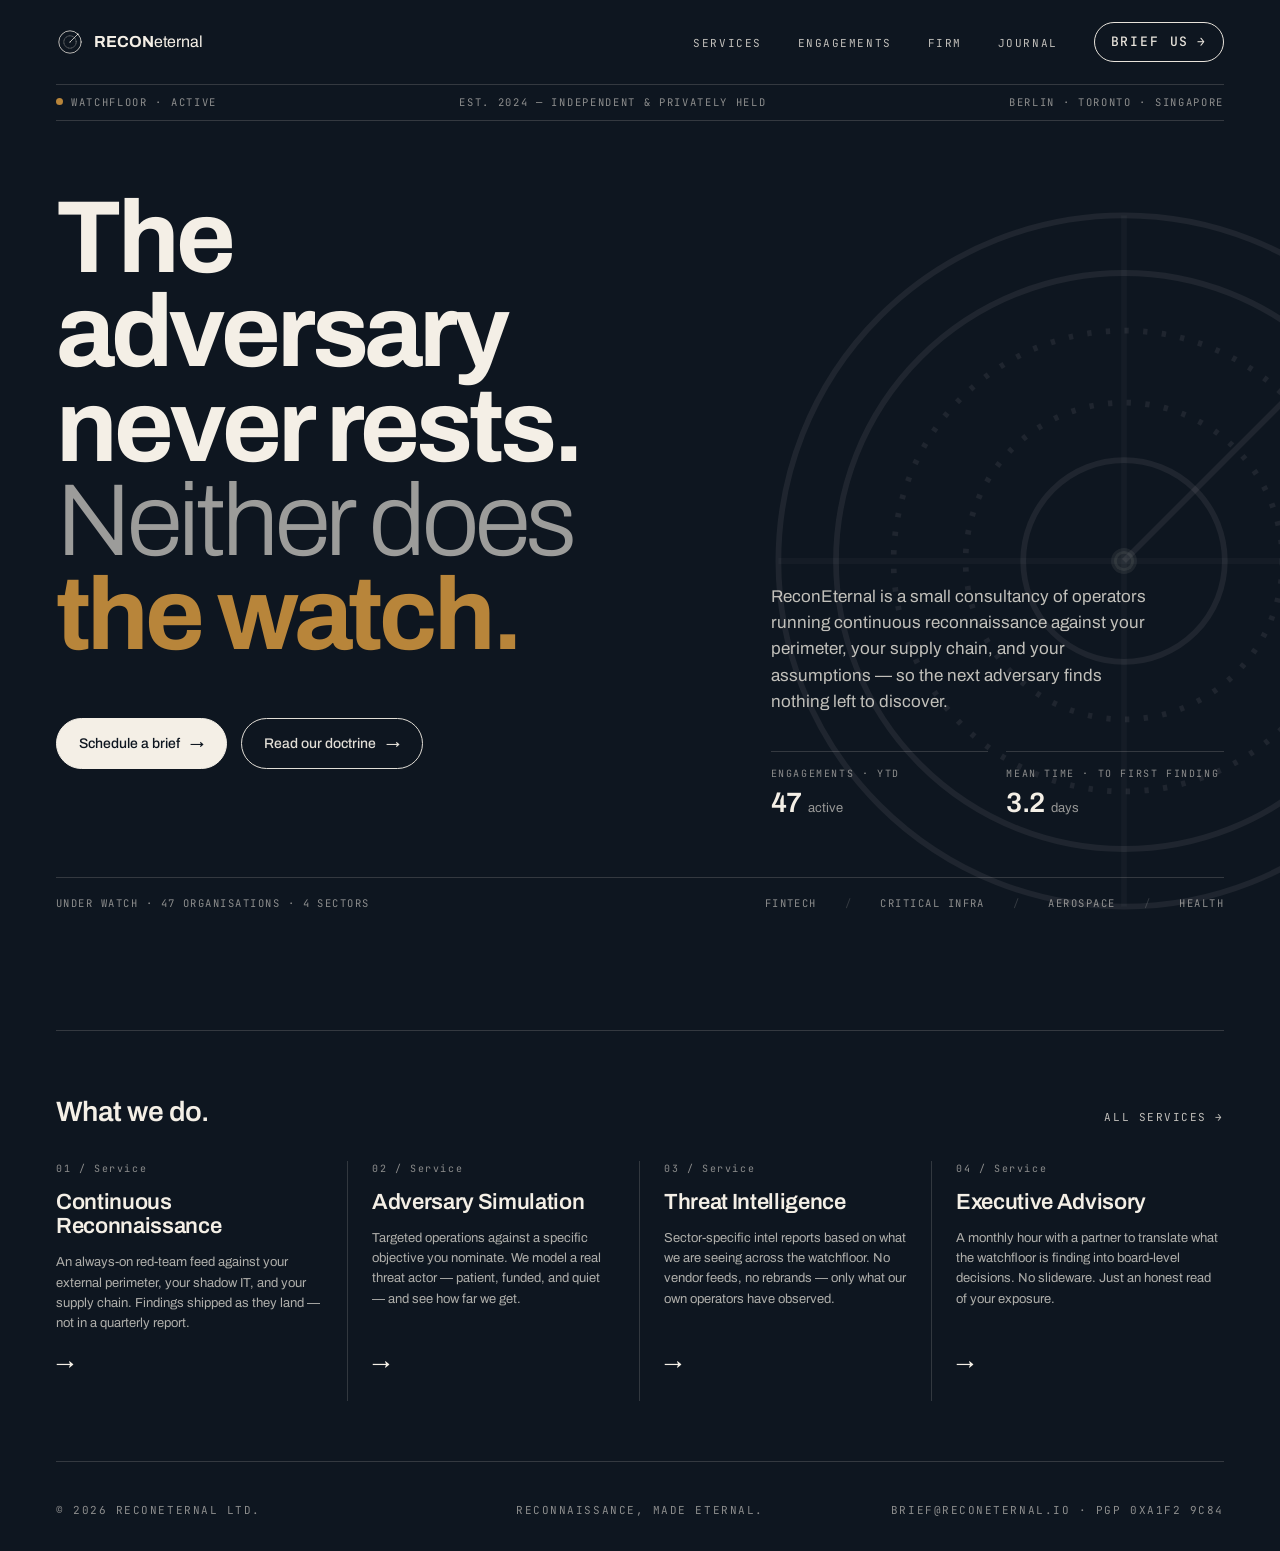
==== commit 1242e3f8: "Add files via upload" ====
--- a/index.html
+++ b/index.html
@@ -1,411 +1,143 @@
-<!DOCTYPE html>
+<!doctype html>
 <html lang="en">
 <head>
-  <meta charset="UTF-8" />
-  <meta name="viewport" content="width=device-width, initial-scale=1.0" />
-  <meta name="description" content="RECON eternal — Independent cybersecurity consulting. Penetration testing, risk assessment, compliance advisory, and incident response for organisations that can't afford to be breached." />
-  <meta property="og:title" content="RECON eternal · Cybersecurity Consulting" />
-  <meta property="og:description" content="Elite cybersecurity consulting. Operator-led. Never subcontracted." />
-  <meta property="og:type" content="website" />
-  <title>RECON eternal · Cybersecurity Consulting</title>
-
-  <!-- Stylesheets: load order matters — base → theme → components → page -->
-  <link rel="stylesheet" href="css/base.css" />
-  <link rel="stylesheet" href="css/theme.css" />
-  <link rel="stylesheet" href="css/components.css" />
-  <link rel="stylesheet" href="css/home.css" />
-
-  <!-- Prevent flash of wrong theme before JS runs -->
-  <script>
-    (function(){
-      var t = localStorage.getItem('recon-theme');
-      if (t === 'light') document.documentElement.setAttribute('data-theme','light');
-    })();
-  </script>
+  <meta charset="utf-8" />
+  <meta name="viewport" content="width=device-width, initial-scale=1" />
+  <title>ReconEternal — Reconnaissance, made eternal.</title>
+  <meta name="description" content="A small consultancy of operators running continuous reconnaissance against your perimeter, your supply chain, and your assumptions." />
+  <link rel="icon" type="image/svg+xml" href="logo.svg" />
+  <link rel="preconnect" href="https://fonts.googleapis.com" />
+  <link rel="preconnect" href="https://fonts.gstatic.com" crossorigin />
+  <link href="https://fonts.googleapis.com/css2?family=Archivo:wght@300;400;500;600;700;800&family=JetBrains+Mono:wght@400;500&display=swap" rel="stylesheet" />
+  <link rel="stylesheet" href="style.css" />
 </head>
 <body>
 
-  <!-- ═══════════════════════════════════════
-       SITE NAVIGATION
-       Fixed top bar: logo, links, theme toggle
-       ═══════════════════════════════════════ -->
-  <header class="site-nav" role="banner">
-    <div class="nav-inner">
+  <header class="wrap">
+    <nav class="nav" aria-label="Primary">
+      <a class="lockup" href="/" aria-label="ReconEternal home">
+        <svg viewBox="0 0 100 100" fill="none" stroke="currentColor" stroke-width="2.6" stroke-linecap="round" aria-hidden="true">
+          <circle cx="50" cy="50" r="40"/>
+          <circle cx="50" cy="50" r="22" stroke-dasharray="1.5 4" stroke-opacity="0.55"/>
+          <line x1="50" y1="50" x2="78" y2="22"/>
+          <circle cx="78" cy="22" r="2.8" fill="currentColor" stroke="none"/>
+          <circle cx="50" cy="50" r="1.8" fill="currentColor" stroke="none"/>
+        </svg>
+        <span>RECON<em>eternal</em></span>
+      </a>
+      <ul>
+        <li><a href="services.html">Services</a></li>
+        <li><a href="engagements.html">Engagements</a></li>
+        <li><a href="firm.html">Firm</a></li>
+        <li><a href="journal.html">Journal</a></li>
+        <li><a class="cta" href="brief.html">Brief us</a></li>
+      </ul>
+    </nav>
 
-      <!-- Logo wordmark -->
-      <a href="index.html" class="nav-logo" aria-label="RECON eternal — home">
-        <!-- Network node logo mark SVG -->
-        <svg viewBox="0 0 32 32" fill="none" xmlns="http://www.w3.org/2000/svg" aria-hidden="true">
-          <circle cx="16" cy="8"  r="3" fill="var(--accent)" opacity="0.9"/>
-          <circle cx="8"  cy="24" r="3" fill="var(--accent)" opacity="0.6"/>
-          <circle cx="24" cy="24" r="3" fill="var(--accent)" opacity="0.6"/>
-          <circle cx="16" cy="16" r="2" fill="var(--text-3)" opacity="0.5"/>
-          <line x1="16" y1="8"  x2="16" y2="16" stroke="var(--accent)" stroke-width="1" opacity="0.4"/>
-          <line x1="16" y1="16" x2="8"  y2="24" stroke="var(--accent)" stroke-width="1" opacity="0.4"/>
-          <line x1="16" y1="16" x2="24" y2="24" stroke="var(--accent)" stroke-width="1" opacity="0.4"/>
-          <line x1="8"  y1="24" x2="24" y2="24" stroke="var(--accent)" stroke-width="1" opacity="0.2"/>
-        </svg>
-        <span class="nav-wordmark">RECON<em>eternal</em></span>
-      </a>
-
-      <!-- Desktop navigation links -->
-      <nav class="nav-links" aria-label="Primary navigation">
-        <a href="services.html">Services</a>
-        <a href="engagements.html">Engagements</a>
-        <a href="about.html">Firm</a>
-        <a href="contact.html" class="nav-cta">Brief us</a>
-      </nav>
-
-      <!-- Right-side controls: theme toggle + mobile menu -->
-      <div class="nav-controls">
-        <button class="theme-toggle" aria-label="Switch theme" title="Toggle dark/light theme">
-          <!-- Icon injected by theme.js -->
-        </button>
-        <button class="nav-hamburger" aria-label="Open menu" aria-expanded="false">
-          <span></span><span></span><span></span>
-        </button>
-      </div>
+    <div class="meta-strip">
+      <span><span class="live"></span>Watchfloor · Active</span>
+      <span>Est. 2024 — independent &amp; privately held</span>
+      <span>Berlin · Toronto · Singapore</span>
     </div>
   </header>
 
-  <!-- Mobile navigation drawer (hidden by default) -->
-  <nav class="nav-drawer" aria-label="Mobile navigation">
-    <a href="services.html">Services</a>
-    <a href="engagements.html">Engagements</a>
-    <a href="about.html">Firm</a>
-    <a href="contact.html">Brief us →</a>
-  </nav>
+  <main class="wrap">
+    <section class="hero">
+      <div class="hero-deco" aria-hidden="true">
+        <svg viewBox="0 0 100 100" fill="none" stroke="currentColor" stroke-width="0.8">
+          <circle cx="50" cy="50" r="48"/>
+          <circle cx="50" cy="50" r="40"/>
+          <circle cx="50" cy="50" r="32" stroke-dasharray="0.6 2"/>
+          <circle cx="50" cy="50" r="22" stroke-dasharray="0.6 2"/>
+          <circle cx="50" cy="50" r="14"/>
+          <line x1="50" y1="50" x2="84" y2="16"/>
+          <circle cx="84" cy="16" r="2" fill="currentColor"/>
+          <circle cx="50" cy="50" r="1.4" fill="currentColor"/>
+          <line x1="2" y1="50" x2="98" y2="50" stroke-opacity="0.4"/>
+          <line x1="50" y1="2" x2="50" y2="98" stroke-opacity="0.4"/>
+        </svg>
+      </div>
 
-  <!-- ═══════════════════════════════════════
-       META STRIP
-       Thin info bar showing firm status
-       ═══════════════════════════════════════ -->
-  <div class="meta-strip" aria-hidden="true">
-    <span><span class="meta-live"></span> WATCHFLOOR · ACTIVE</span>
-    <span class="meta-mid">EST. 2019 — INDEPENDENT &amp; PRIVATELY HELD</span>
-    <span>BERLIN · TORONTO · SINGAPORE</span>
-  </div>
-
-  <!-- ═══════════════════════════════════════
-       MAIN PAGE CONTENT
-       ═══════════════════════════════════════ -->
-  <main class="page-body">
-
-    <!-- ───────────────────────────────────
-         HERO SECTION
-         Headline + sub + CTAs + network graph
-         ─────────────────────────────────── -->
-    <section class="hero section">
-      <div class="container">
-        <div class="hero" style="padding:0">
-
-          <!-- Hero left: text -->
-          <div class="hero-text">
-            <p class="hero-eyebrow reveal">Independent Cybersecurity Consulting</p>
-
-            <h1 class="hero-headline reveal delay-1">
-              We find the gaps.<br>
-              <em>Before they do.</em>
-            </h1>
-
-            <p class="hero-sub reveal delay-2">
-              Elite cybersecurity consulting for organisations that can't afford
-              to be breached. Operator-led engagements. No junior hand-offs.
-            </p>
-
-            <!-- CTA buttons (no free offers — drives consultation calls) -->
-            <div class="hero-actions reveal delay-3">
-              <a href="contact.html" class="btn-primary">Schedule a Brief</a>
-              <a href="services.html" class="btn-ghost">View Services →</a>
+      <div class="hero-grid">
+        <div>
+          <h1>
+            The adversary<br/>
+            never rests.<br/>
+            <em>Neither does</em><br/>
+            <span class="accent">the watch.</span>
+          </h1>
+          <div class="actions">
+            <a class="btn primary" href="brief.html">Schedule a brief</a>
+            <a class="btn ghost"   href="firm.html">Read our doctrine</a>
+          </div>
+        </div>
+        <aside>
+          <p class="lede">
+            ReconEternal is a small consultancy of operators running continuous reconnaissance against your perimeter, your supply chain, and your assumptions — so the next adversary finds nothing left to discover.
+          </p>
+          <div class="stamp-row">
+            <div class="stamp">
+              <div class="k">Engagements · YTD</div>
+              <div class="v">47<small>active</small></div>
+            </div>
+            <div class="stamp">
+              <div class="k">Mean time · to first finding</div>
+              <div class="v">3.2<small>days</small></div>
             </div>
           </div>
+        </aside>
+      </div>
 
-          <!-- Hero right: animated network graph canvas -->
-          <div class="hero-graph reveal delay-2">
-            <canvas id="hero-canvas" aria-hidden="true"></canvas>
-          </div>
-
+      <div class="foot-rail">
+        <span>Under watch · 47 organisations · 4 sectors</span>
+        <div class="clients">
+          <span>Fintech</span><span class="sep">/</span>
+          <span>Critical infra</span><span class="sep">/</span>
+          <span>Aerospace</span><span class="sep">/</span>
+          <span>Health</span>
         </div>
       </div>
     </section>
 
-    <!-- ───────────────────────────────────
-         TRUST BAR
-         Scrolling ticker: certifications + stats
-         ─────────────────────────────────── -->
-    <div class="trust-bar">
-      <div class="ticker-track" aria-label="Certifications and statistics">
-        <div class="ticker-inner">
-          <!-- Certification badges -->
-          <div class="ticker-item"><span class="ti-badge">OSCP</span></div>
-          <span class="ticker-sep">·</span>
-          <div class="ticker-item"><span class="ti-badge">CISSP</span></div>
-          <span class="ticker-sep">·</span>
-          <div class="ticker-item"><span class="ti-badge">CEH</span></div>
-          <span class="ticker-sep">·</span>
-          <div class="ticker-item"><span class="ti-badge">CISM</span></div>
-          <span class="ticker-sep">·</span>
-          <div class="ticker-item"><span class="ti-badge">AWS Security</span></div>
-          <span class="ticker-sep">·</span>
-          <div class="ticker-item"><span class="ti-badge">CompTIA Security+</span></div>
-          <span class="ticker-sep">·</span>
-          <!-- Key stats -->
-          <div class="ticker-item">
-            <span class="ti-stat">47+</span>
-            <span class="ti-label">organisations secured</span>
-          </div>
-          <span class="ticker-sep">·</span>
-          <div class="ticker-item">
-            <span class="ti-stat">3.2d</span>
-            <span class="ti-label">mean time to first finding</span>
-          </div>
-          <span class="ticker-sep">·</span>
-          <div class="ticker-item">
-            <span class="ti-stat">100%</span>
-            <span class="ti-label">operator-led</span>
-          </div>
-          <span class="ticker-sep">·</span>
-          <div class="ticker-item"><span class="ti-badge">ISO 27001</span></div>
-          <span class="ticker-sep">·</span>
-          <div class="ticker-item"><span class="ti-badge">SOC 2</span></div>
-          <span class="ticker-sep">·</span>
-          <div class="ticker-item"><span class="ti-badge">PCI-DSS</span></div>
-          <span class="ticker-sep">·</span>
-          <div class="ticker-item">
-            <span class="ti-stat">15+</span>
-            <span class="ti-label">years combined experience</span>
-          </div>
-          <span class="ticker-sep">·</span>
-        </div>
+    <section class="svc-preview">
+      <div class="head">
+        <h2>What we do.</h2>
+        <a href="services.html">All services →</a>
       </div>
-    </div>
-
-    <!-- ───────────────────────────────────
-         SERVICES SNAPSHOT
-         6-card grid linking to services page
-         ─────────────────────────────────── -->
-    <section class="services-snapshot section">
-      <div class="container">
-
-        <p class="section-label reveal">What we do</p>
-        <h2 class="display-lg reveal delay-1">
-          Six disciplines.<br>
-          <em class="editorial">One team, end to end.</em>
-        </h2>
-
-        <!-- Service cards grid -->
-        <div class="services-grid">
-
-          <!-- Penetration Testing -->
-          <a href="services.html#pentest" class="svc-snap-card reveal">
-            <span class="svc-snap-icon">🔍</span>
-            <div class="svc-snap-name">Penetration Testing</div>
-            <p class="svc-snap-desc">Network, web app, mobile, and social engineering assessments modelled on real adversary behaviour.</p>
-            <span class="svc-snap-arrow">View service →</span>
-          </a>
-
-          <!-- Risk Assessment -->
-          <a href="services.html#risk" class="svc-snap-card reveal delay-1">
-            <span class="svc-snap-icon">📋</span>
-            <div class="svc-snap-name">Risk &amp; Vulnerability Assessment</div>
-            <p class="svc-snap-desc">Gap analysis, threat modelling, and risk scoring to surface what matters most.</p>
-            <span class="svc-snap-arrow">View service →</span>
-          </a>
-
-          <!-- Compliance -->
-          <a href="services.html#compliance" class="svc-snap-card reveal delay-2">
-            <span class="svc-snap-icon">🛡</span>
-            <div class="svc-snap-name">Compliance Advisory</div>
-            <p class="svc-snap-desc">GDPR, HIPAA, SOC 2, ISO 27001, PCI-DSS — we navigate the frameworks so you don't have to.</p>
-            <span class="svc-snap-arrow">View service →</span>
-          </a>
-
-          <!-- Incident Response -->
-          <a href="services.html#ir" class="svc-snap-card reveal delay-3">
-            <span class="svc-snap-icon">🚨</span>
-            <div class="svc-snap-name">Incident Response</div>
-            <p class="svc-snap-desc">IR planning, breach containment, and forensic analysis when every minute counts.</p>
-            <span class="svc-snap-arrow">View service →</span>
-          </a>
-
-          <!-- Cloud Security -->
-          <a href="services.html#cloud" class="svc-snap-card reveal delay-4">
-            <span class="svc-snap-icon">☁</span>
-            <div class="svc-snap-name">Cloud Security Review</div>
-            <p class="svc-snap-desc">AWS, Azure, and GCP configuration audits that find misconfigurations before attackers do.</p>
-            <span class="svc-snap-arrow">View service →</span>
-          </a>
-
-          <!-- vCISO -->
-          <a href="services.html#vciso" class="svc-snap-card reveal delay-5">
-            <span class="svc-snap-icon">🔒</span>
-            <div class="svc-snap-name">vCISO Services</div>
-            <p class="svc-snap-desc">Fractional CISO on retainer — strategic security leadership without the enterprise overhead.</p>
-            <span class="svc-snap-arrow">View service →</span>
-          </a>
-
-        </div>
+      <div class="svc-grid">
+        <article class="svc-card">
+          <div class="num">01 / Service</div>
+          <h3>Continuous Reconnaissance</h3>
+          <p>An always-on red-team feed against your external perimeter, your shadow IT, and your supply chain. Findings shipped as they land — not in a quarterly report.</p>
+          <div class="arrow">→</div>
+        </article>
+        <article class="svc-card">
+          <div class="num">02 / Service</div>
+          <h3>Adversary Simulation</h3>
+          <p>Targeted operations against a specific objective you nominate. We model a real threat actor — patient, funded, and quiet — and see how far we get.</p>
+          <div class="arrow">→</div>
+        </article>
+        <article class="svc-card">
+          <div class="num">03 / Service</div>
+          <h3>Threat Intelligence</h3>
+          <p>Sector-specific intel reports based on what we are seeing across the watchfloor. No vendor feeds, no rebrands — only what our own operators have observed.</p>
+          <div class="arrow">→</div>
+        </article>
+        <article class="svc-card">
+          <div class="num">04 / Service</div>
+          <h3>Executive Advisory</h3>
+          <p>A monthly hour with a partner to translate what the watchfloor is finding into board-level decisions. No slideware. Just an honest read of your exposure.</p>
+          <div class="arrow">→</div>
+        </article>
       </div>
     </section>
 
-    <!-- ───────────────────────────────────
-         ENGAGEMENT PROCESS
-         4-step numbered timeline
-         ─────────────────────────────────── -->
-    <section class="process-section section">
-      <div class="container">
-
-        <p class="section-label reveal">The process</p>
-        <h2 class="display-lg reveal delay-1">
-          How an engagement<br>
-          <em class="editorial">actually works.</em>
-        </h2>
-
-        <!-- 4-step timeline -->
-        <div class="process-steps">
-
-          <div class="process-step reveal">
-            <div class="step-num">01</div>
-            <div class="step-title">Discovery Call</div>
-            <p class="step-desc">We spend 30 minutes understanding your environment, threat surface, and security goals — no obligation, no sales pitch.</p>
-          </div>
-
-          <div class="process-step reveal delay-1">
-            <div class="step-num">02</div>
-            <div class="step-title">Scoped Engagement</div>
-            <p class="step-desc">A fixed-scope statement of work is agreed. Our senior operators execute the engagement — no juniors, no subcontractors.</p>
-          </div>
-
-          <div class="process-step reveal delay-2">
-            <div class="step-num">03</div>
-            <div class="step-title">Report &amp; Roadmap</div>
-            <p class="step-desc">A clear, prioritised report with every finding explained in plain language alongside a concrete remediation roadmap.</p>
-          </div>
-
-          <div class="process-step reveal delay-3">
-            <div class="step-num">04</div>
-            <div class="step-title">Ongoing Support</div>
-            <p class="step-desc">Optional retainer engagement for continuous monitoring, advisory, and re-testing as your environment evolves.</p>
-          </div>
-
-        </div>
-      </div>
-    </section>
-
-    <!-- ───────────────────────────────────
-         TESTIMONIALS
-         3 client quotes (anonymised where under NDA)
-         ─────────────────────────────────── -->
-    <section class="testimonials-section section">
-      <div class="container">
-
-        <p class="section-label reveal">Client words</p>
-        <h2 class="display-lg reveal delay-1">
-          What our clients<br>
-          <em class="editorial">actually say.</em>
-        </h2>
-
-        <div class="testimonials-grid">
-
-          <!-- Testimonial 1 -->
-          <div class="testimonial-card reveal">
-            <div class="testimonial-quote">"</div>
-            <p class="testimonial-text">
-              They found a critical authentication bypass in our API that our in-house team had missed for two years. The report was the clearest we've ever received — no jargon, just findings and fixes.
-            </p>
-            <div class="testimonial-author">
-              <strong>VP of Engineering</strong>
-              Series B FinTech · New York
-            </div>
-          </div>
-
-          <!-- Testimonial 2 -->
-          <div class="testimonial-card reveal delay-1">
-            <div class="testimonial-quote">"</div>
-            <p class="testimonial-text">
-              We needed SOC 2 Type II fast. RECON eternal had a compliance roadmap in our hands within ten days and we passed the audit on the first attempt. Exactly what we needed.
-            </p>
-            <div class="testimonial-author">
-              <strong>CTO</strong>
-              Mid-market SaaS platform · London
-            </div>
-          </div>
-
-          <!-- Testimonial 3 -->
-          <div class="testimonial-card reveal delay-2">
-            <div class="testimonial-quote">"</div>
-            <p class="testimonial-text">
-              After a ransomware scare, they were on-site within 24 hours. The incident was contained, our data was intact, and we had a hardening plan by end of week. Worth every penny.
-            </p>
-            <div class="testimonial-author">
-              <strong>CEO</strong>
-              Healthcare SaaS · Toronto
-            </div>
-          </div>
-
-        </div>
-      </div>
-    </section>
-
-    <!-- ───────────────────────────────────
-         CTA BANNER
-         High-contrast conversion block
-         ─────────────────────────────────── -->
-    <section class="cta-banner">
-      <div class="container">
-        <h2 class="cta-headline reveal">Is your organisation actually secure?</h2>
-        <p class="cta-sub reveal delay-1">Most breaches begin with a gap that someone assumed was covered.</p>
-        <div class="cta-actions reveal delay-2">
-          <a href="contact.html" class="btn-primary">Schedule a Brief</a>
-          <a href="services.html" class="btn-ghost">Explore Services</a>
-        </div>
-      </div>
-    </section>
-
+    <footer class="site">
+      <span>© 2026 ReconEternal Ltd.</span>
+      <span class="center">Reconnaissance, made eternal.</span>
+      <span class="right">brief@reconeternal.io · PGP 0xA1F2 9C84</span>
+    </footer>
   </main>
-
-  <!-- ═══════════════════════════════════════
-       SITE FOOTER
-       ═══════════════════════════════════════ -->
-  <footer class="site-footer">
-    <div class="footer-inner">
-
-      <!-- Brand column -->
-      <div class="footer-brand">
-        <div class="footer-wordmark">RECON <em>eternal</em></div>
-        <p>Independent cybersecurity consulting. Senior-led. Never subcontracted.</p>
-      </div>
-
-      <!-- Navigation column -->
-      <div class="footer-nav">
-        <h4>Navigation</h4>
-        <a href="services.html">Services</a>
-        <a href="engagements.html">Engagements</a>
-        <a href="about.html">The Firm</a>
-        <a href="contact.html">Contact</a>
-      </div>
-
-      <!-- Contact column -->
-      <div class="footer-contact">
-        <h4>Contact</h4>
-        <p>Response within 1 business day.</p>
-        <p><a href="mailto:contact@reconeternal.com">contact@reconeternal.com</a></p>
-        <p><a href="contact.html">Schedule a discovery call →</a></p>
-      </div>
-
-    </div>
-
-    <!-- Footer bottom bar -->
-    <div class="footer-bottom">
-      <p>© 2025 RECON eternal. All rights reserved.</p>
-      <p>All engagements conducted under NDA. Results anonymised.</p>
-    </div>
-  </footer>
-
-  <!-- Scripts: theme first (no flash), then nav + animations -->
-  <script src="js/theme.js"></script>
-  <script src="js/nav.js"></script>
-  <script src="js/animations.js"></script>
 
 </body>
 </html>
--- a/style.css
+++ b/style.css
@@ -0,0 +1,251 @@
+/* ReconEternal — production stylesheet
+   ------------------------------------------------------------------ */
+:root {
+  --ink:    #0E1620;
+  --ink-2:  #1A2533;
+  --paper:  #F4EFE6;
+  --paper-2:#EBE5D8;
+  --rule-d: rgba(244,239,230,0.16);
+  --muted-d:rgba(244,239,230,0.55);
+  --amber:  #B8853A;
+  --max:    1280px;
+}
+* { box-sizing: border-box; }
+html, body { margin: 0; padding: 0; }
+body {
+  background: var(--ink);
+  color: var(--paper);
+  font-family: 'Archivo', system-ui, -apple-system, Segoe UI, sans-serif;
+  font-size: 16px;
+  line-height: 1.5;
+  -webkit-font-smoothing: antialiased;
+}
+a { color: inherit; text-decoration: none; }
+.wrap { max-width: var(--max); margin: 0 auto; padding: 0 56px; }
+
+/* ── Nav ─────────────────────────────────────────────── */
+.nav {
+  display: flex; align-items: center; justify-content: space-between;
+  padding: 22px 0;
+  border-bottom: 1px solid var(--rule-d);
+}
+.nav .lockup { display: flex; align-items: center; gap: 10px; font-weight: 700; font-size: 16px; letter-spacing: -0.005em; }
+.nav .lockup em { font-style: normal; font-weight: 400; }
+.nav .lockup svg { width: 28px; height: 28px; }
+.nav ul { display: flex; gap: 36px; list-style: none; padding: 0; margin: 0; align-items: center; }
+.nav ul a {
+  font-family: 'JetBrains Mono', ui-monospace, Menlo, monospace;
+  font-size: 11px; letter-spacing: 0.14em; text-transform: uppercase;
+  opacity: 0.78;
+}
+.nav ul a:hover, .nav ul a.active { opacity: 1; color: var(--amber); }
+.nav .cta {
+  font-weight: 500; font-size: 13px;
+  padding: 9px 16px; border: 1px solid currentColor; border-radius: 999px;
+  display: inline-flex; align-items: center; gap: 8px; opacity: 0.95;
+}
+.nav .cta::after { content: '→'; }
+
+/* ── Meta strip ──────────────────────────────────────── */
+.meta-strip {
+  display: flex; justify-content: space-between; align-items: center;
+  padding: 10px 0;
+  font-family: 'JetBrains Mono', ui-monospace, monospace;
+  font-size: 10.5px; letter-spacing: 0.16em; text-transform: uppercase;
+  color: var(--muted-d);
+  border-bottom: 1px solid var(--rule-d);
+}
+.live::before {
+  content: ''; display: inline-block; width: 7px; height: 7px; border-radius: 50%;
+  background: var(--amber); margin-right: 8px; transform: translateY(-1px);
+  animation: pulse 2.4s infinite;
+}
+@keyframes pulse {
+  0%   { box-shadow: 0 0 0 0 rgba(184,133,58,0.5); }
+  70%  { box-shadow: 0 0 0 8px rgba(184,133,58,0); }
+  100% { box-shadow: 0 0 0 0 rgba(184,133,58,0); }
+}
+
+/* ── Hero ────────────────────────────────────────────── */
+.hero { position: relative; padding: 70px 0 40px; }
+.hero-grid { display: grid; grid-template-columns: 1.4fr 1fr; gap: 80px; align-items: end; }
+.hero h1 {
+  font-weight: 700; font-size: clamp(64px, 8vw, 110px);
+  line-height: 0.92; letter-spacing: -0.04em;
+  margin: 0 0 56px; text-wrap: balance;
+}
+.hero h1 em { font-style: normal; font-weight: 300; opacity: 0.62; }
+.hero h1 .accent { color: var(--amber); }
+.hero .lede {
+  font-size: 17px; line-height: 1.55; max-width: 38ch;
+  color: rgba(244,239,230,0.78); margin: 0 0 36px; text-wrap: pretty;
+}
+.actions { display: flex; gap: 14px; align-items: center; margin-bottom: 48px; }
+.btn {
+  font-weight: 500; font-size: 14px; padding: 14px 22px; border-radius: 999px;
+  display: inline-flex; align-items: center; gap: 10px; cursor: pointer; border: 1px solid currentColor;
+}
+.btn::after { content: '→'; }
+.btn.primary { background: var(--paper); color: var(--ink); border-color: var(--paper); }
+.btn.ghost   { background: transparent; color: var(--paper); opacity: 0.92; }
+.stamp-row { display: grid; grid-template-columns: 1fr 1fr; gap: 18px; }
+.stamp { border-top: 1px solid var(--rule-d); padding: 14px 0 0; }
+.stamp .k { font-family: 'JetBrains Mono', monospace; font-size: 10px; letter-spacing: 0.16em; text-transform: uppercase; color: var(--muted-d); margin-bottom: 8px; }
+.stamp .v { font-size: 28px; font-weight: 600; letter-spacing: -0.02em; line-height: 1; }
+.stamp .v small { font-size: 13px; font-weight: 400; opacity: 0.6; margin-left: 6px; letter-spacing: 0; }
+
+.hero-deco {
+  position: absolute; right: -260px; top: 80px; width: 720px; height: 720px;
+  color: rgba(244,239,230,0.07); pointer-events: none;
+}
+.hero-deco svg { width: 100%; height: 100%; }
+
+/* ── Foot rail ───────────────────────────────────────── */
+.foot-rail {
+  display: flex; justify-content: space-between; align-items: center;
+  font-family: 'JetBrains Mono', monospace; font-size: 10.5px; letter-spacing: 0.14em;
+  text-transform: uppercase; color: var(--muted-d);
+  border-top: 1px solid var(--rule-d); padding: 18px 0; margin-top: 60px;
+}
+.foot-rail .clients { display: flex; gap: 28px; align-items: center; }
+.foot-rail .sep { opacity: 0.3; }
+
+/* ── Site footer ─────────────────────────────────────── */
+footer.site {
+  border-top: 1px solid var(--rule-d); padding: 40px 0 32px; margin-top: 60px;
+  font-family: 'JetBrains Mono', monospace; font-size: 11px; letter-spacing: 0.14em;
+  text-transform: uppercase; color: var(--muted-d);
+  display: grid; grid-template-columns: 1fr auto 1fr; gap: 24px; align-items: center;
+}
+footer.site .center { text-align: center; }
+footer.site .right { text-align: right; }
+
+/* ── Service preview grid (homepage tail) ────────────── */
+.svc-preview { padding: 60px 0 0; border-top: 1px solid var(--rule-d); margin-top: 60px; }
+.svc-preview .head { display: flex; justify-content: space-between; align-items: baseline; margin-bottom: 28px; }
+.svc-preview .head h2 { font-weight: 600; font-size: 28px; letter-spacing: -0.02em; margin: 0; }
+.svc-preview .head a {
+  font-family: 'JetBrains Mono', monospace; font-size: 11px; letter-spacing: 0.14em;
+  text-transform: uppercase; opacity: 0.78;
+}
+.svc-grid { display: grid; grid-template-columns: repeat(4, 1fr); gap: 0; }
+.svc-card { border-right: 1px solid var(--rule-d); padding: 0 24px 24px; min-height: 240px;
+            display: flex; flex-direction: column; gap: 14px; }
+.svc-card:first-child { padding-left: 0; }
+.svc-card:last-child { border-right: none; padding-right: 0; }
+.svc-card .num { font-family: 'JetBrains Mono', monospace; font-size: 10px; letter-spacing: 0.16em; color: var(--muted-d); }
+.svc-card h3 { font-weight: 600; font-size: 22px; letter-spacing: -0.015em; line-height: 1.1; margin: 0; }
+.svc-card p { font-size: 13px; line-height: 1.55; color: rgba(244,239,230,0.7); margin: 0; text-wrap: pretty; }
+.svc-card .arrow { margin-top: auto; font-size: 18px; }
+
+/* ── Page hero (inner) ───────────────────────────────── */
+.phero { padding: 56px 0 32px; }
+.phero .crumb { font-family: 'JetBrains Mono', monospace; font-size: 11px; letter-spacing: 0.14em; color: var(--muted-d); text-transform: uppercase; margin-bottom: 22px; }
+.phero .crumb .amber { color: var(--amber); }
+.phero h1 { font-weight: 700; font-size: clamp(44px, 6vw, 72px); line-height: 1; letter-spacing: -0.03em; margin: 0 0 18px; max-width: 22ch; text-wrap: balance; }
+.phero h1 em { font-style: normal; font-weight: 300; color: var(--muted-d); }
+.phero .lede { font-size: 17px; line-height: 1.55; max-width: 64ch; color: rgba(244,239,230,0.78); margin: 0; text-wrap: pretty; }
+
+/* ── Services list ───────────────────────────────────── */
+.svc-list { padding: 24px 0 56px; }
+.svc-row { display: grid; grid-template-columns: 80px 240px 1fr 200px; gap: 32px; padding: 28px 0; border-top: 1px solid var(--rule-d); align-items: start; }
+.svc-row:last-child { border-bottom: 1px solid var(--rule-d); }
+.svc-row .ix { font-family: 'JetBrains Mono', monospace; font-size: 12px; color: var(--muted-d); padding-top: 8px; letter-spacing: 0.12em; }
+.svc-row .name { font-weight: 600; font-size: 28px; letter-spacing: -0.02em; line-height: 1.05; }
+.svc-row .name small { display: block; font-family: 'JetBrains Mono', monospace; font-size: 11px; font-weight: 400; color: var(--muted-d); margin-top: 6px; letter-spacing: 0.12em; text-transform: uppercase; }
+.svc-row .desc { font-size: 14.5px; line-height: 1.55; color: rgba(244,239,230,0.78); padding-top: 6px; text-wrap: pretty; }
+.svc-row .pills { display: flex; flex-wrap: wrap; gap: 6px; padding-top: 8px; }
+.pill { display: inline-flex; padding: 4px 10px; border: 1px solid var(--rule-d); border-radius: 999px; font-family: 'JetBrains Mono', monospace; font-size: 10px; color: rgba(244,239,230,0.78); letter-spacing: 0.1em; text-transform: uppercase; }
+
+/* ── Engagement findings ─────────────────────────────── */
+.eng-meta { display: grid; grid-template-columns: 2fr 1fr; gap: 48px; align-items: end; padding-bottom: 40px; border-bottom: 1px solid var(--rule-d); }
+.eng-meta .card { border: 1px solid var(--rule-d); padding: 22px; display: grid; gap: 14px; font-family: 'JetBrains Mono', monospace; font-size: 11px; letter-spacing: 0.12em; text-transform: uppercase; }
+.eng-meta .card .row { display: flex; justify-content: space-between; }
+.eng-meta .card .k { color: var(--muted-d); }
+.eng-body { display: grid; grid-template-columns: 200px 1fr; gap: 56px; padding: 48px 0; }
+.eng-body .label { font-family: 'JetBrains Mono', monospace; font-size: 10.5px; letter-spacing: 0.16em; text-transform: uppercase; color: var(--muted-d); padding-top: 4px; }
+.findings { display: grid; gap: 22px; }
+.finding { border-top: 1px solid var(--rule-d); padding-top: 18px; display: grid; grid-template-columns: 80px 1fr auto; gap: 24px; align-items: start; }
+.sev { font-family: 'JetBrains Mono', monospace; font-size: 10px; padding: 4px 8px; letter-spacing: 0.12em; text-transform: uppercase; border-radius: 2px; width: fit-content; }
+.sev.crit { background: var(--amber); color: var(--ink); }
+.sev.high { background: rgba(184,133,58,0.18); color: var(--amber); border: 1px solid rgba(184,133,58,0.4); }
+.sev.med  { background: transparent; color: var(--muted-d); border: 1px solid var(--rule-d); }
+.finding h4 { font-weight: 600; font-size: 18px; letter-spacing: -0.01em; margin: 0 0 6px; }
+.finding p { font-size: 13.5px; line-height: 1.55; color: rgba(244,239,230,0.72); margin: 0; max-width: 60ch; text-wrap: pretty; }
+.finding .id { font-family: 'JetBrains Mono', monospace; font-size: 10.5px; color: var(--muted-d); letter-spacing: 0.1em; }
+
+/* ── Firm / About ────────────────────────────────────── */
+.partners { padding: 18px 0 40px; display: grid; grid-template-columns: repeat(3, 1fr); gap: 24px; }
+.partner { border-top: 1px solid var(--rule-d); padding-top: 18px; display: grid; gap: 14px; }
+.partner .portrait { aspect-ratio: 4 / 5; background: var(--ink-2); position: relative; overflow: hidden; background-image: repeating-linear-gradient(135deg, rgba(244,239,230,0.045) 0 8px, transparent 8px 16px); }
+.partner .portrait .pill { position: absolute; top: 12px; left: 12px; }
+.partner h4 { font-weight: 600; font-size: 20px; letter-spacing: -0.015em; margin: 0; }
+.partner h4 small { display: block; font-family: 'JetBrains Mono', monospace; font-size: 10px; font-weight: 400; color: var(--muted-d); margin-top: 6px; letter-spacing: 0.14em; text-transform: uppercase; }
+.partner p { font-size: 13.5px; line-height: 1.55; color: rgba(244,239,230,0.72); margin: 0; text-wrap: pretty; }
+
+.doctrine { padding: 32px 0 44px; border-top: 1px solid var(--rule-d); }
+.doctrine .head { display: flex; justify-content: space-between; align-items: baseline; margin-bottom: 18px; }
+.doctrine h2 { font-weight: 600; font-size: 24px; letter-spacing: -0.02em; margin: 0; }
+.doctrine .head span { font-family: 'JetBrains Mono', monospace; font-size: 11px; color: var(--muted-d); letter-spacing: 0.14em; text-transform: uppercase; }
+.doctrine ol { list-style: none; padding: 0; margin: 0; display: grid; grid-template-columns: 1fr 1fr; gap: 1px; background: var(--rule-d); border: 1px solid var(--rule-d); }
+.doctrine li { background: var(--ink); padding: 20px 22px; display: grid; grid-template-columns: 32px 1fr; gap: 14px; }
+.doctrine li .n { font-family: 'JetBrains Mono', monospace; font-size: 11px; color: var(--amber); letter-spacing: 0.14em; padding-top: 4px; }
+.doctrine li b { font-weight: 600; font-size: 15.5px; letter-spacing: -0.01em; display: block; margin-bottom: 6px; }
+.doctrine li p { font-size: 13px; line-height: 1.5; color: rgba(244,239,230,0.7); margin: 0; text-wrap: pretty; }
+
+/* ── Journal ─────────────────────────────────────────── */
+.journal-list { padding: 0 0 40px; }
+.jrow { display: grid; grid-template-columns: 110px 110px 1fr 140px; gap: 32px; padding: 22px 0; border-top: 1px solid var(--rule-d); align-items: start; }
+.jrow:last-child { border-bottom: 1px solid var(--rule-d); }
+.jrow .date { font-family: 'JetBrains Mono', monospace; font-size: 11px; color: var(--muted-d); letter-spacing: 0.14em; padding-top: 6px; }
+.jrow .cat { font-family: 'JetBrains Mono', monospace; font-size: 10px; color: var(--amber); letter-spacing: 0.16em; text-transform: uppercase; padding-top: 6px; }
+.jrow h3 { font-weight: 600; font-size: 22px; letter-spacing: -0.018em; line-height: 1.18; margin: 0 0 6px; }
+.jrow .dek { font-size: 13px; line-height: 1.55; color: rgba(244,239,230,0.7); margin: 0; max-width: 58ch; text-wrap: pretty; }
+.jrow .auth { font-family: 'JetBrains Mono', monospace; font-size: 10.5px; color: var(--muted-d); letter-spacing: 0.12em; text-transform: uppercase; padding-top: 6px; text-align: right; }
+
+/* ── Brief / Contact ─────────────────────────────────── */
+.brief { padding: 52px 0; display: grid; grid-template-columns: 1.1fr 1fr; gap: 72px; }
+.brief .left h1 { font-weight: 700; font-size: clamp(44px, 5vw, 60px); line-height: 1; letter-spacing: -0.03em; margin: 0 0 20px; max-width: 12ch; text-wrap: balance; }
+.brief .left h1 em { font-style: normal; font-weight: 300; color: var(--muted-d); }
+.brief .copy { font-size: 15.5px; line-height: 1.55; color: rgba(244,239,230,0.78); max-width: 44ch; margin: 0 0 28px; text-wrap: pretty; }
+.channels { display: grid; gap: 18px; padding-top: 22px; border-top: 1px solid var(--rule-d); }
+.ch { display: grid; grid-template-columns: 130px 1fr; gap: 18px; align-items: start; }
+.ch .k { font-family: 'JetBrains Mono', monospace; font-size: 10.5px; letter-spacing: 0.14em; text-transform: uppercase; color: var(--muted-d); padding-top: 4px; }
+.ch .v { font-family: 'JetBrains Mono', monospace; font-size: 13px; color: var(--paper); }
+.ch .v small { display: block; font-size: 11px; color: var(--muted-d); margin-top: 4px; letter-spacing: 0.02em; }
+form.brief-form { display: grid; gap: 18px; padding: 26px 28px 28px; border: 1px solid var(--rule-d); align-self: start; }
+form.brief-form .fhead { display: flex; justify-content: space-between; align-items: baseline; font-family: 'JetBrains Mono', monospace; font-size: 11px; letter-spacing: 0.14em; text-transform: uppercase; color: var(--muted-d); }
+form.brief-form .fhead .amber { color: var(--amber); }
+form.brief-form .field label { font-family: 'JetBrains Mono', monospace; font-size: 10px; letter-spacing: 0.16em; text-transform: uppercase; color: var(--muted-d); display: block; margin-bottom: 8px; }
+form.brief-form input, form.brief-form select, form.brief-form textarea { width: 100%; background: transparent; border: none; border-bottom: 1px solid var(--rule-d); color: var(--paper); padding: 8px 0; font-family: 'Archivo', sans-serif; font-size: 14.5px; letter-spacing: -0.005em; outline: none; }
+form.brief-form textarea { resize: none; min-height: 56px; }
+form.brief-form .row2 { display: grid; grid-template-columns: 1fr 1fr; gap: 22px; }
+form.brief-form button { margin-top: 6px; align-self: start; background: var(--paper); color: var(--ink); border: 1px solid var(--paper); padding: 12px 20px; border-radius: 999px; cursor: pointer; font-family: 'Archivo', sans-serif; font-weight: 500; font-size: 13.5px; display: inline-flex; align-items: center; gap: 10px; }
+form.brief-form button::after { content: '→'; }
+
+@media (max-width: 900px) {
+  .svc-row, .eng-meta, .eng-body, .partners, .doctrine ol, .jrow, .brief, .ch, form.brief-form .row2 { grid-template-columns: 1fr; gap: 18px; }
+  .finding { grid-template-columns: 1fr; }
+  .jrow .auth { text-align: left; }
+  .phero { padding: 28px 0 16px; }
+}
+
+/* ── Responsive ──────────────────────────────────────── */
+@media (max-width: 900px) {
+  .wrap { padding: 0 22px; }
+  .nav ul { display: none; }
+  .nav .cta { display: none; }
+  .meta-strip { font-size: 9px; gap: 12px; flex-wrap: wrap; }
+  .hero { padding: 36px 0 24px; }
+  .hero-grid { grid-template-columns: 1fr; gap: 32px; }
+  .hero h1 { font-size: 50px; margin-bottom: 24px; }
+  .hero-deco { display: none; }
+  .actions { flex-direction: column; align-items: stretch; }
+  .btn { justify-content: center; }
+  .svc-grid { grid-template-columns: 1fr; }
+  .svc-card { border-right: none; border-bottom: 1px solid var(--rule-d); padding: 22px 0; }
+  .svc-card:last-child { border-bottom: none; }
+  footer.site { grid-template-columns: 1fr; text-align: left; }
+  footer.site .right, footer.site .center { text-align: left; }
+  .foot-rail { flex-direction: column; align-items: flex-start; gap: 14px; }
+}
